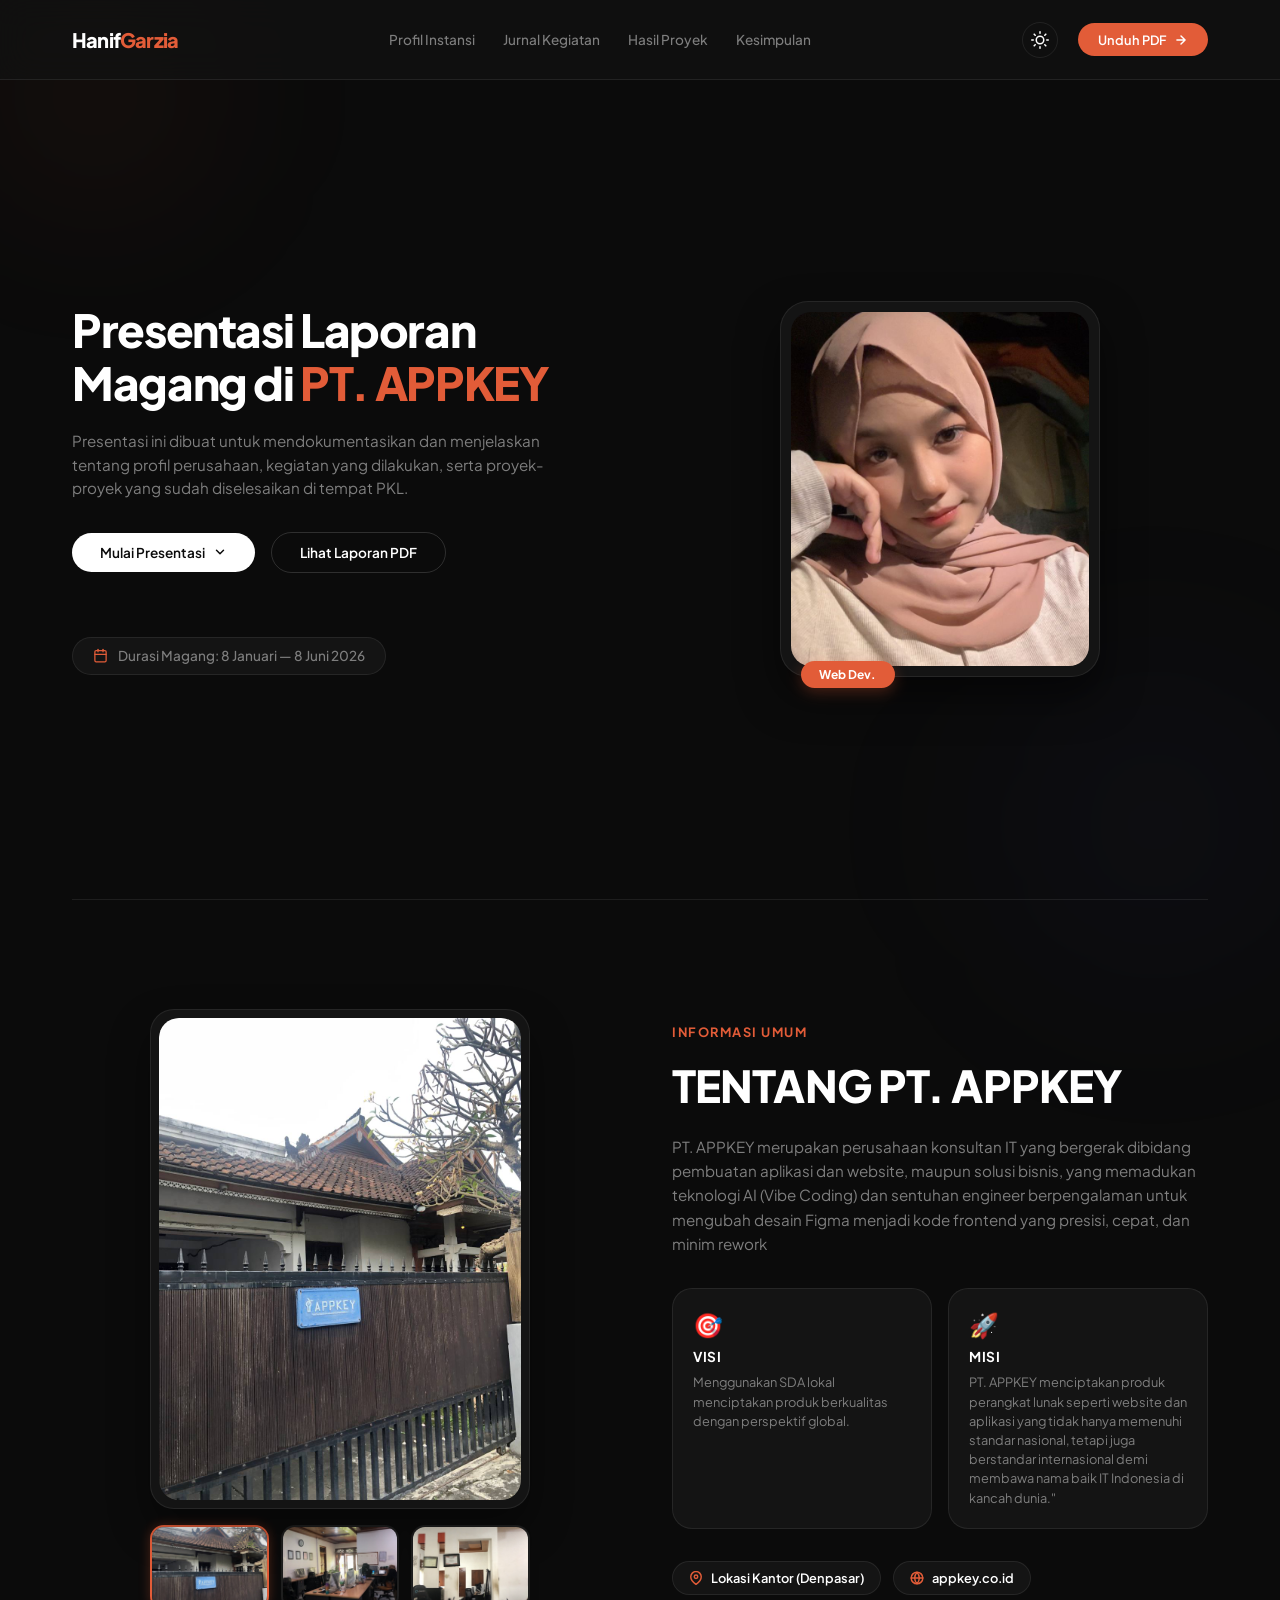
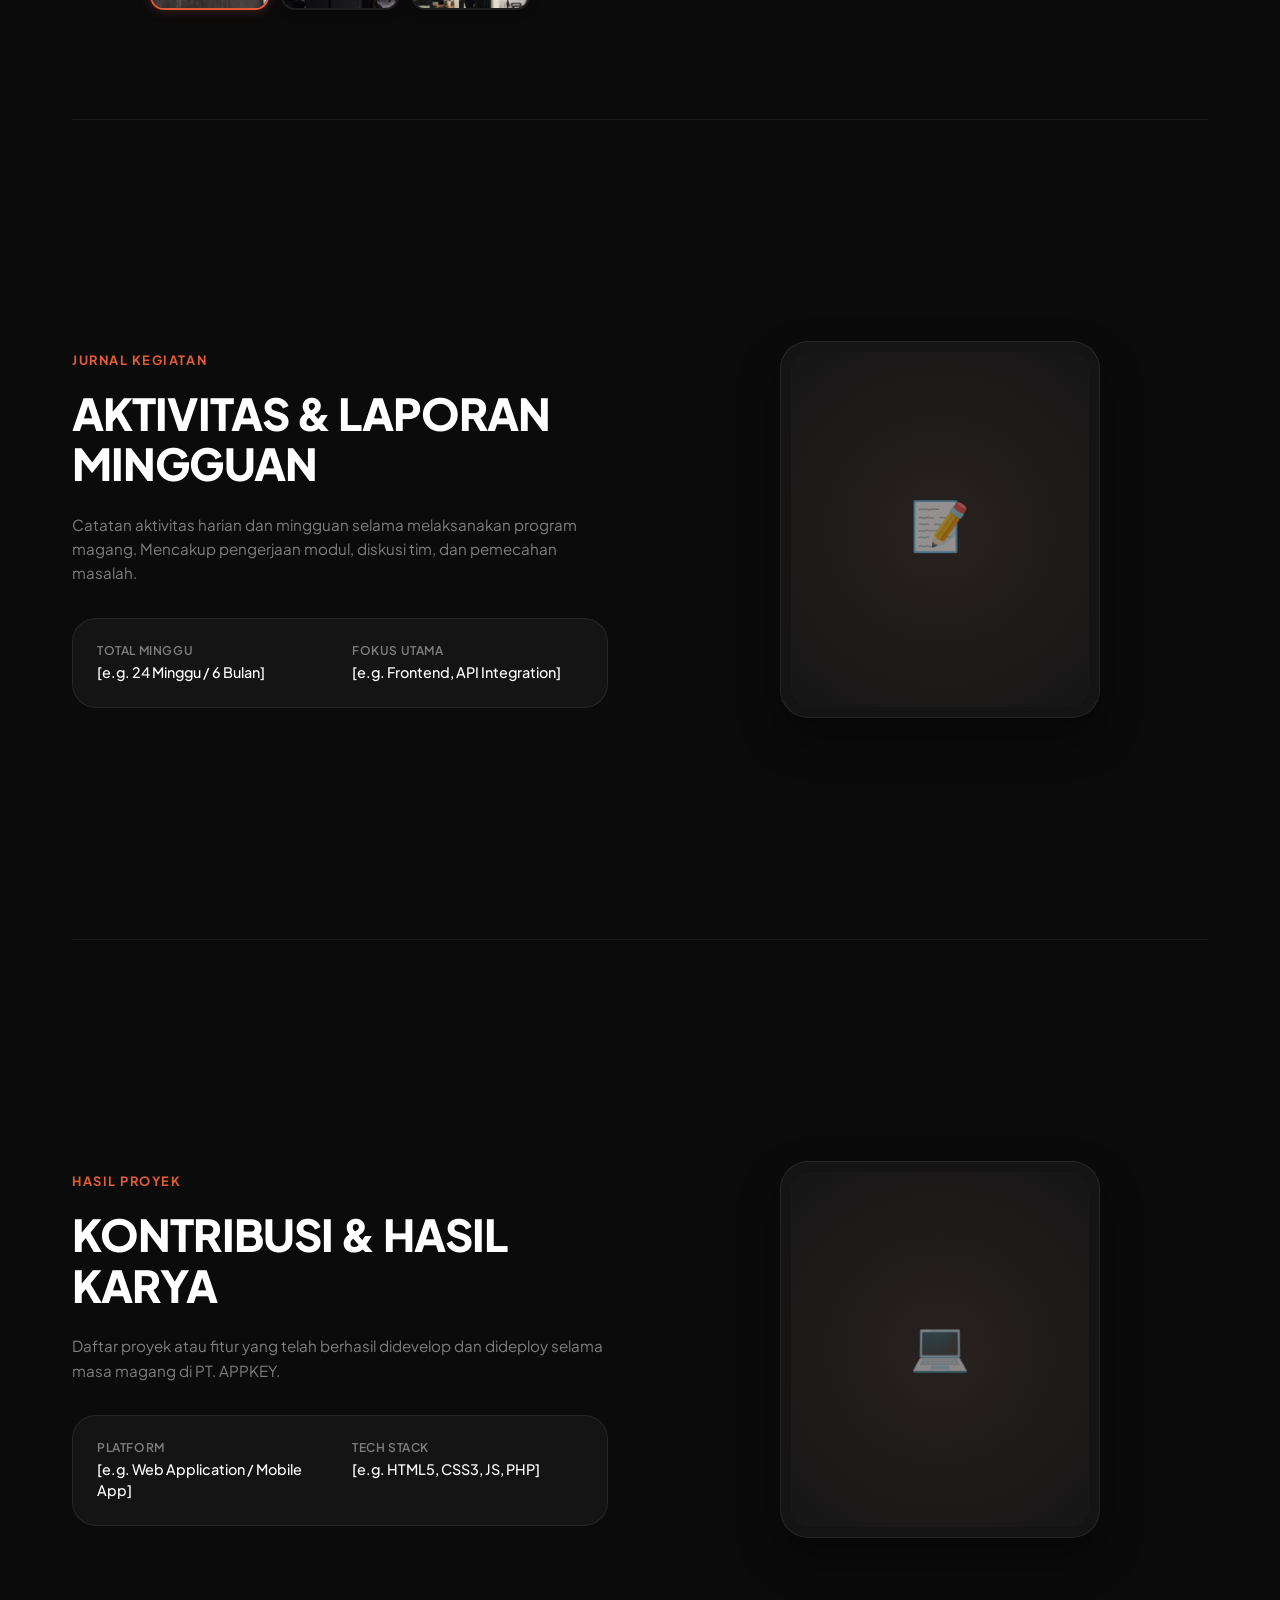
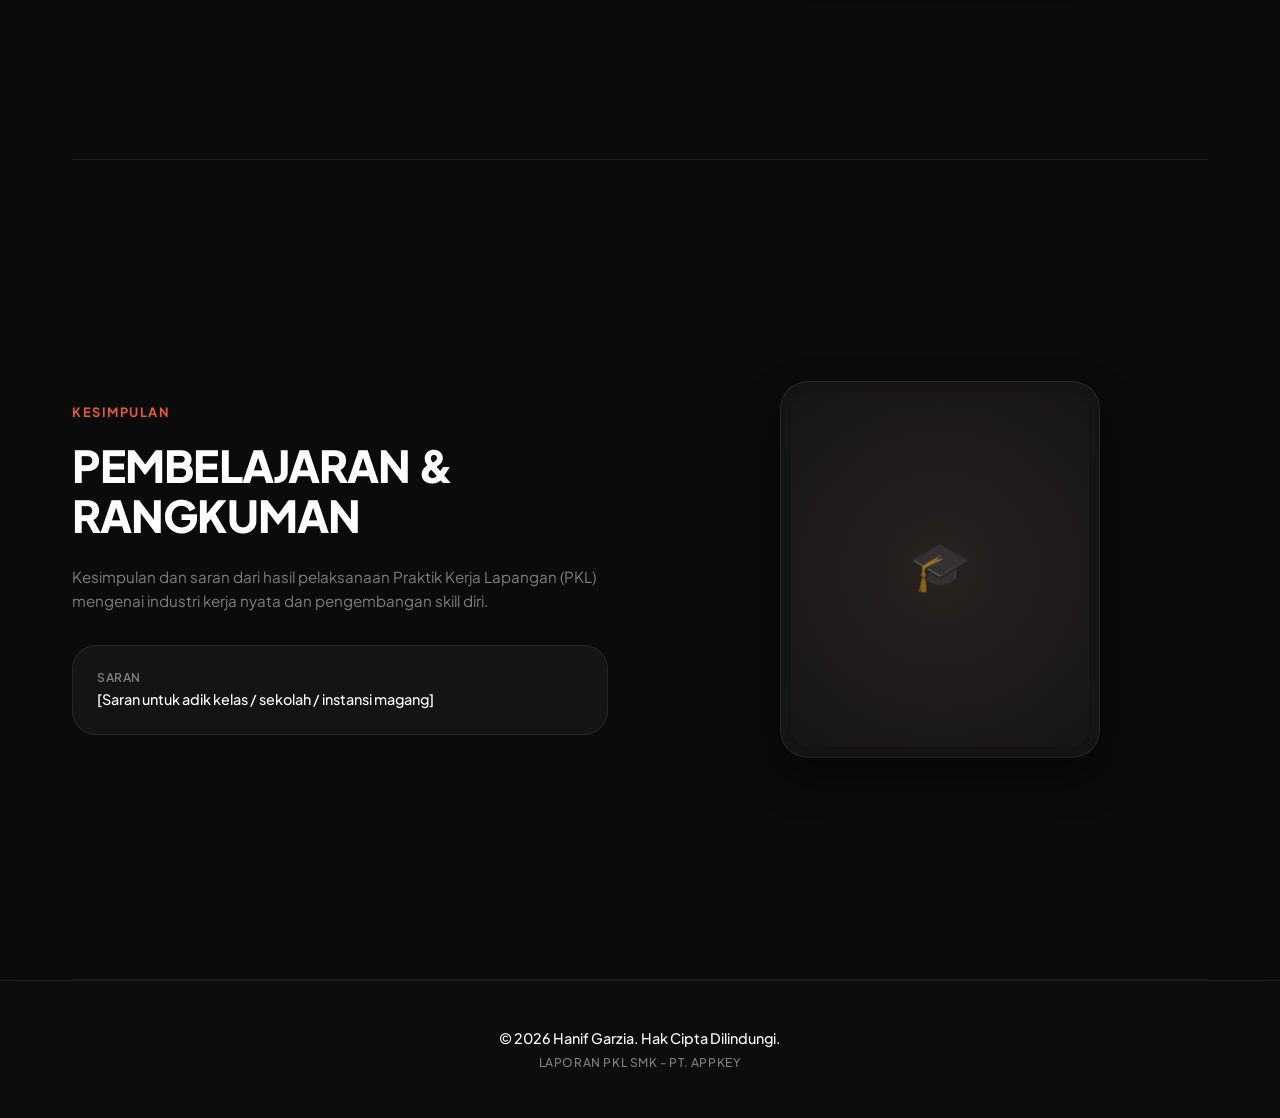
==== index.html @ 35ae53c3 "commit awal web pkl" ====
<!DOCTYPE html>
<html lang="id">

<head>
    <meta charset="UTF-8">
    <meta name="viewport" content="width=device-width, initial-scale=1.0">
    <title>Presentasi Laporan PKL</title>
    <!-- Custom Stylesheet -->
    <link rel="stylesheet" href="style.css">
</head>

<body>

    <!-- Background Glow Blobs -->
    <div class="ambient-glow"></div>
    <div class="ambient-glow-2"></div>

    <!-- ==================== NAVBAR / HEADER ==================== -->
    <header>
        <div class="header-inner">
            <a href="#beranda" class="logo-area">
                <span class="logo-white">Hanif</span><span class="logo-orange">Garzia</span>
            </a>
            <nav>
                <a href="#profil-instansi" class="nav-link">Profil Instansi</a>
                <a href="#jurnal-kegiatan" class="nav-link">Jurnal Kegiatan</a>
                <a href="#hasil-proyek" class="nav-link">Hasil Proyek</a>
                <a href="#kesimpulan" class="nav-link">Kesimpulan</a>
            </nav>
            <div class="header-right">
                <button class="theme-toggle" aria-label="Toggle Theme">
                    <!-- Sun Icon (shown in dark mode by default) -->
                    <svg class="sun-icon" style="display: block;" width="18" height="18" viewBox="0 0 24 24" fill="none"
                        stroke="currentColor" stroke-width="2" stroke-linecap="round" stroke-linejoin="round">
                        <circle cx="12" cy="12" r="5"></circle>
                        <line x1="12" y1="1" x2="12" y2="3"></line>
                        <line x1="12" y1="21" x2="12" y2="23"></line>
                        <line x1="4.22" y1="4.22" x2="5.64" y2="5.64"></line>
                        <line x1="18.36" y1="18.36" x2="19.78" y2="19.78"></line>
                        <line x1="1" y1="12" x2="3" y2="12"></line>
                        <line x1="21" y1="12" x2="23" y2="12"></line>
                        <line x1="4.22" y1="19.78" x2="5.64" y2="18.36"></line>
                        <line x1="18.36" y1="5.64" x2="19.78" y2="4.22"></line>
                    </svg>
                    <!-- Moon Icon (hidden by default) -->
                    <svg class="moon-icon" style="display: none;" width="18" height="18" viewBox="0 0 24 24" fill="none"
                        stroke="currentColor" stroke-width="2" stroke-linecap="round" stroke-linejoin="round">
                        <path d="M21 12.79A9 9 0 1 1 11.21 3 7 7 0 0 0 21 12.79z"></path>
                    </svg>
                </button>
                <a href="#" class="btn-download">
                    Unduh PDF
                    <svg width="14" height="14" viewBox="0 0 24 24" fill="none" stroke="currentColor" stroke-width="2.5"
                        stroke-linecap="round" stroke-linejoin="round">
                        <path d="M5 12h14M12 5l7 7-7 7" />
                    </svg>
                </a>
            </div>
        </div>
    </header>

    <div class="container">

        <!-- ==================== HERO SECTION ==================== -->
        <main id="beranda" class="hero">
            <!-- Left Info Panel -->
            <div class="hero-content">
                <h1>Presentasi Laporan<br>Magang di <span>PT. APPKEY</span></h1>
                <p class="subtitle">
                    Presentasi ini dibuat untuk mendokumentasikan dan menjelaskan tentang profil perusahaan, kegiatan
                    yang dilakukan, serta proyek-proyek yang sudah diselesaikan di tempat PKL.
                </p>

                <!-- Action Button Group -->
                <div class="btn-group">
                    <a href="#profil-instansi" class="btn btn-primary">
                        Mulai Presentasi
                        <svg width="14" height="14" viewBox="0 0 24 24" fill="none" stroke="currentColor"
                            stroke-width="2.5" stroke-linecap="round" stroke-linejoin="round">
                            <path d="M6 9l6 6 6-6" />
                        </svg>
                    </a>
                    <a href="#" class="btn btn-secondary">
                        Lihat Laporan PDF
                    </a>
                </div>

                <!-- Duration Badge -->
                <div class="duration-badge">
                    <!-- Calendar Icon SVG -->
                    <svg width="15" height="15" viewBox="0 0 24 24" fill="none" stroke="currentColor" stroke-width="2"
                        stroke-linecap="round" stroke-linejoin="round">
                        <rect x="3" y="4" width="18" height="18" rx="2" ry="2"></rect>
                        <line x1="16" y1="2" x2="16" y2="6"></line>
                        <line x1="8" y1="2" x2="8" y2="6"></line>
                        <line x1="3" y1="10" x2="21" y2="10"></line>
                    </svg>
                    <span>Durasi Magang: 8 Januari — 8 Juni 2026</span>
                </div>
            </div>

            <!-- Right Profile Image Panel -->
            <div class="profile-area">
                <div class="profile-card">
                    <div class="profile-img-container">
                        <!-- Silakan masukkan url/path gambar Anda di src="path_ke_gambar.jpg" nanti -->
                        <img src="img/profil.jpg" alt="Cover Laporan Magang" class="profile-img">
                    </div>
                    <div class="floating-tag">Web Dev.</div>
                </div>
            </div>
        </main>
        <!-- ==================== PROFIL INSTANSI SECTION ==================== -->
        <section id="profil-instansi" class="page-section">
            <div class="section-container">
                <!-- Left Column: Gallery -->
                <div class="instansi-gallery">
                    <div class="main-media-card">
                        <div class="media-img-container">
                            <img src="img/company.jpg" alt="PT. APPKEY Office" class="main-media-img">
                        </div>
                    </div>
                    <!-- Thumbnail images row -->
                    <div class="thumb-row">
                        <div class="thumb-card active">
                            <img src="img/company.jpg" alt="PT. APPKEY Office Front" class="thumb-img">
                        </div>
                        <div class="thumb-card">
                            <img src="img/company2.jpg" alt="PT. APPKEY Workspace" class="thumb-img">
                        </div>
                        <div class="thumb-card">
                            <img src="img/company3.jpg" alt="PT. APPKEY Team Meeting" class="thumb-img">
                        </div>
                    </div>
                </div>

                <!-- Right Column: Company Info -->
                <div class="section-content">
                    <div class="section-tag">Informasi Umum</div>
                    <h2>Tentang PT. APPKEY</h2>
                    <p class="section-desc">
                        PT. APPKEY merupakan perusahaan konsultan IT yang bergerak dibidang pembuatan aplikasi dan website, maupun solusi bisnis, yang
                        memadukan teknologi AI (Vibe Coding) dan sentuhan engineer berpengalaman untuk mengubah desain Figma menjadi kode frontend yang presisi, cepat, dan minim rework
                    </p>

                    <!-- Visi Misi Grid -->
                    <div class="visi-misi-grid">
                        <div class="visi-misi-card">
                            <span class="card-icon">🎯</span>
                            <h4>VISI</h4>
                            <p>Menggunakan SDA lokal menciptakan produk berkualitas dengan perspektif global.</p>
                        </div>
                        <div class="visi-misi-card">
                            <span class="card-icon">🚀</span>
                            <h4>MISI</h4>
                            <p>PT. APPKEY menciptakan produk perangkat lunak seperti website dan aplikasi yang tidak hanya memenuhi standar nasional, tetapi juga berstandar internasional demi membawa nama baik IT Indonesia di kancah dunia."</p>
                        </div>
                    </div>

                    <!-- Badge Link Group -->
                    <div class="badge-group">
                        <a href="https://maps.app.goo.gl/XkeLHWAvAgzjPUSJ7" target="_blank" rel="noopener noreferrer"
                            class="badge-link">
                            <svg width="14" height="14" viewBox="0 0 24 24" fill="none" stroke="currentColor"
                                stroke-width="2.5" stroke-linecap="round" stroke-linejoin="round">
                                <path d="M21 10c0 7-9 13-9 13s-9-6-9-13a9 9 0 0 1 18 0z"></path>
                                <circle cx="12" cy="10" r="3"></circle>
                            </svg>
                            <span>Lokasi Kantor (Denpasar)</span>
                        </a>
                        <a href="https://appkey.co.id" target="_blank" rel="noopener noreferrer" class="badge-link">
                            <svg width="14" height="14" viewBox="0 0 24 24" fill="none" stroke="currentColor"
                                stroke-width="2.5" stroke-linecap="round" stroke-linejoin="round">
                                <circle cx="12" cy="12" r="10"></circle>
                                <line x1="2" y1="12" x2="22" y2="12"></line>
                                <path
                                    d="M12 2a15.3 15.3 0 0 1 4 10 15.3 15.3 0 0 1-4 10 15.3 15.3 0 0 1-4-10 15.3 15.3 0 0 1 4-10z">
                                </path>
                            </svg>
                            <span>appkey.co.id</span>
                        </a>
                    </div>
                </div>
            </div>
        </section>

        <!-- ==================== JURNAL KEGIATAN SECTION ==================== -->
        <section id="jurnal-kegiatan" class="page-section">
            <div class="section-container">
                <!-- Left Column: Jurnal Info -->
                <div class="section-content">
                    <div class="section-tag">Jurnal Kegiatan</div>
                    <h2>Aktivitas & <span>Laporan Mingguan</span></h2>
                    <p class="section-desc">
                        Catatan aktivitas harian dan mingguan selama melaksanakan program magang. Mencakup pengerjaan
                        modul, diskusi tim, dan pemecahan masalah.
                    </p>

                    <!-- Info Grid Card -->
                    <div class="info-grid">
                        <div class="info-item">
                            <span class="info-label">Total Minggu</span>
                            <span class="info-value">[e.g. 24 Minggu / 6 Bulan]</span>
                        </div>
                        <div class="info-item">
                            <span class="info-label">Fokus Utama</span>
                            <span class="info-value">[e.g. Frontend, API Integration]</span>
                        </div>
                    </div>
                </div>

                <!-- Right Column: Visual Placeholder -->
                <div class="section-media">
                    <div class="media-card">
                        <div class="media-img-container">
                            <img src="" alt="Jurnal Kegiatan" class="media-img">

                            <!-- Placeholder visual saat gambar kosong -->
                            <div class="media-placeholder-visual">
                                <div class="placeholder-icon">📝</div>
                            </div>
                        </div>
                    </div>
                </div>
            </div>
        </section>

        <!-- ==================== HASIL PROYEK SECTION ==================== -->
        <section id="hasil-proyek" class="page-section">
            <div class="section-container">
                <!-- Left Column: Proyek Info -->
                <div class="section-content">
                    <div class="section-tag">Hasil Proyek</div>
                    <h2>Kontribusi & <span>Hasil Karya</span></h2>
                    <p class="section-desc">
                        Daftar proyek atau fitur yang telah berhasil didevelop dan dideploy selama masa magang di PT.
                        APPKEY.
                    </p>

                    <!-- Info Grid Card -->
                    <div class="info-grid">
                        <div class="info-item">
                            <span class="info-label">Platform</span>
                            <span class="info-value">[e.g. Web Application / Mobile App]</span>
                        </div>
                        <div class="info-item">
                            <span class="info-label">Tech Stack</span>
                            <span class="info-value">[e.g. HTML5, CSS3, JS, PHP]</span>
                        </div>
                    </div>
                </div>

                <!-- Right Column: Visual Placeholder -->
                <div class="section-media">
                    <div class="media-card">
                        <div class="media-img-container">
                            <img src="" alt="Hasil Proyek" class="media-img">

                            <!-- Placeholder visual saat gambar kosong -->
                            <div class="media-placeholder-visual">
                                <div class="placeholder-icon">💻</div>
                            </div>
                        </div>
                    </div>
                </div>
            </div>
        </section>

        <!-- ==================== KESIMPULAN SECTION ==================== -->
        <section id="kesimpulan" class="page-section">
            <div class="section-container">
                <!-- Left Column: Kesimpulan Info -->
                <div class="section-content">
                    <div class="section-tag">Kesimpulan</div>
                    <h2>Pembelajaran & <span>Rangkuman</span></h2>
                    <p class="section-desc">
                        Kesimpulan dan saran dari hasil pelaksanaan Praktik Kerja Lapangan (PKL) mengenai industri kerja
                        nyata dan pengembangan skill diri.
                    </p>

                    <!-- Info Grid Card -->
                    <div class="info-grid">
                        <div class="info-item" style="grid-column: span 2;">
                            <span class="info-label">Saran</span>
                            <span class="info-value">[Saran untuk adik kelas / sekolah / instansi magang]</span>
                        </div>
                    </div>
                </div>

                <!-- Right Column: Visual Placeholder -->
                <div class="section-media">
                    <div class="media-card">
                        <div class="media-img-container">
                            <img src="" alt="Kesimpulan" class="media-img">

                            <!-- Placeholder visual saat gambar kosong -->
                            <div class="media-placeholder-visual">
                                <div class="placeholder-icon">🎓</div>
                            </div>
                        </div>
                    </div>
                </div>
            </div>
        </section>

    </div>

    <!-- ==================== FOOTER SECTION ==================== -->
    <footer>
        <div class="footer-content">
            <p>&copy; 2026 Hanif Garzia. Hak Cipta Dilindungi.</p>
            <p class="footer-sub">Laporan PKL SMK - PT. APPKEY</p>
        </div>
    </footer>

    <!-- Theme Toggle & Active Scroll Linking Script -->
    <script>
        const themeToggle = document.querySelector('.theme-toggle');
        const sunIcon = document.querySelector('.sun-icon');
        const moonIcon = document.querySelector('.moon-icon');

        // Function to update icon visibility
        function updateIcons() {
            if (document.body.classList.contains('light-mode')) {
                sunIcon.style.display = 'none';
                moonIcon.style.display = 'block';
            } else {
                sunIcon.style.display = 'block';
                moonIcon.style.display = 'none';
            }
        }

        // Load theme from localStorage
        const savedTheme = localStorage.getItem('theme');
        if (savedTheme === 'light') {
            document.body.classList.add('light-mode');
        }

        // Initialize icons on load
        updateIcons();

        // Toggle theme on button click
        themeToggle.addEventListener('click', () => {
            document.body.classList.toggle('light-mode');
            updateIcons();

            // Save choice in localStorage
            if (document.body.classList.contains('light-mode')) {
                localStorage.setItem('theme', 'light');
            } else {
                localStorage.setItem('theme', 'dark');
            }
        });

        // Intersection Observer or Scroll highlight logic for navigation active dot
        const sections = document.querySelectorAll('main, section');
        const navLinks = document.querySelectorAll('nav .nav-link');

        window.addEventListener('scroll', () => {
            let current = '';
            sections.forEach(section => {
                const sectionTop = section.offsetTop;
                const sectionHeight = section.clientHeight;
                // Set current active section when page reaches near the top of that section
                if (pageYOffset >= (sectionTop - 150)) {
                    current = section.getAttribute('id') || '';
                }
            });

            navLinks.forEach(link => {
                link.classList.remove('active');
                if (link.getAttribute('href') === `#${current}`) {
                    link.classList.add('active');
                }
            });
        });

        // Interactive Gallery & Slideshow for Profil Instansi
        const mainMediaImg = document.querySelector('#profil-instansi .main-media-img');
        const thumbCards = document.querySelectorAll('#profil-instansi .thumb-card');
        let currentIndex = 0;
        let autoplayTimer = null;

        function showImage(index) {
            const card = thumbCards[index];
            const img = card.querySelector('.thumb-img');

            // Add fade-out transition effect
            mainMediaImg.style.opacity = 0;

            setTimeout(() => {
                mainMediaImg.src = img.src;
                mainMediaImg.alt = img.alt;
                // Fade back in
                mainMediaImg.style.opacity = 1;
            }, 200);

            // Update active state
            thumbCards.forEach(c => c.classList.remove('active'));
            card.classList.add('active');

            currentIndex = index;
        }

        function startAutoplay() {
            autoplayTimer = setInterval(() => {
                let nextIndex = (currentIndex + 1) % thumbCards.length;
                showImage(nextIndex);
            }, 2000);
        }

        function resetAutoplay() {
            clearInterval(autoplayTimer);
            startAutoplay();
        }

        // Add manual click event to thumbnails
        thumbCards.forEach((card, index) => {
            card.addEventListener('click', () => {
                showImage(index);
                resetAutoplay();
            });
        });

        // Initialize slideshow
        startAutoplay();
    </script>
</body>

</html>
---- style.css ----
/* ==================== 1. GENERAL STYLES & VARIABLES ==================== */
/* Google Fonts */
@import url('https://fonts.googleapis.com/css2?family=Plus+Jakarta+Sans:wght@400;500;600;700;800&display=swap');

html {
    scroll-behavior: smooth;
    scroll-padding-top: 80px; /* Offset sticky header height */
    overflow-x: hidden;
    width: 100%;
}

:root {
    --bg-color: #0b0b0b;
    --logo-white: #ffffff;
    --accent-orange: #e25c38;
    --accent-orange-hover: #f16d49;
    --text-white: #ffffff;
    --text-muted: #7e7e7e;
    --card-bg: #141414;
    --card-border: rgba(255, 255, 255, 0.08);
    --header-bg: rgba(18, 18, 18, 0.75);
    --btn-primary-bg: #ffffff;
    --btn-primary-text: #0b0b0b;
    --btn-primary-hover: #f0f0f0;
    --btn-secondary-border: rgba(255, 255, 255, 0.15);
    --btn-secondary-text: #ffffff;
    --btn-secondary-hover: rgba(255, 255, 255, 0.03);
    --btn-secondary-hover-border: rgba(255, 255, 255, 0.3);
    --placeholder-bg: radial-gradient(circle at center, rgba(226, 92, 56, 0.05) 0%, rgba(20, 20, 20, 0.8) 100%);
    --font-family: 'Plus Jakarta Sans', sans-serif;
    --transition: all 0.3s cubic-bezier(0.4, 0, 0.2, 1);
}

body.light-mode {
    --bg-color: #f7f7f9;
    --logo-white: #0f172a;
    --text-white: #0f172a;
    --text-muted: #5e6b7e;
    --card-bg: #ffffff;
    --card-border: rgba(15, 23, 42, 0.08);
    --header-bg: rgba(255, 255, 255, 0.8);
    --btn-primary-bg: #0f172a;
    --btn-primary-text: #ffffff;
    --btn-primary-hover: #1e293b;
    --btn-secondary-border: rgba(15, 23, 42, 0.15);
    --btn-secondary-text: #0f172a;
    --btn-secondary-hover: rgba(15, 23, 42, 0.03);
    --btn-secondary-hover-border: rgba(15, 23, 42, 0.3);
    --placeholder-bg: radial-gradient(circle at center, rgba(226, 92, 56, 0.05) 0%, rgba(255, 255, 255, 0.95) 100%);
}

* {
    box-sizing: border-box;
    margin: 0;
    padding: 0;
}

body {
    background-color: var(--bg-color);
    color: var(--text-white);
    font-family: var(--font-family);
    min-height: 100vh;
    display: flex;
    flex-direction: column;
    overflow-x: hidden;
    width: 100%;
    transition: background-color 0.3s ease, color 0.3s ease;
}

.container {
    max-width: 1200px;
    margin: 0 auto;
    width: 100%;
    padding: 0 2rem;
    display: flex;
    flex-direction: column;
    min-height: auto;
}

/* ==================== 2. HEADER & NAVIGATION ==================== */
header {
    position: sticky;
    top: 0;
    left: 0;
    width: 100%;
    height: 80px; /* Fixed height for exact scroll snap offset */
    z-index: 100;
    background-color: var(--header-bg);
    backdrop-filter: blur(16px);
    -webkit-backdrop-filter: blur(16px);
    border-bottom: 1px solid var(--card-border);
    transition: background-color 0.3s ease, border-color 0.3s ease;
    display: flex;
    align-items: center;
}

.header-inner {
    max-width: 1200px;
    margin: 0 auto;
    padding: 0 2rem; /* Remove top/bottom padding to center vertically inside 80px header */
    display: flex;
    justify-content: space-between;
    align-items: center;
    width: 100%;
    height: 100%;
}

.logo-area {
    font-size: 1.25rem;
    font-weight: 800;
    letter-spacing: -0.04em;
    text-decoration: none;
    color: #fff;
}

.logo-white {
    color: var(--logo-white);
    transition: color 0.3s ease;
}

.logo-orange {
    color: var(--accent-orange);
}

nav {
    display: flex;
    gap: 1.75rem;
}

.nav-link {
    color: var(--text-muted);
    text-decoration: none;
    font-size: 0.85rem;
    font-weight: 500;
    transition: color 0.2s;
    position: relative;
    padding: 0.25rem 0;
}

.nav-link:hover {
    color: var(--text-white);
}

.nav-link.active {
    color: var(--text-white);
}

.nav-link::after {
    content: '';
    position: absolute;
    bottom: -4px;
    left: 50%;
    transform: translateX(-50%) scale(0);
    width: 4px;
    height: 4px;
    border-radius: 50%;
    background-color: var(--accent-orange);
    box-shadow: 0 0 8px var(--accent-orange);
    transition: transform 0.3s cubic-bezier(0.34, 1.56, 0.64, 1);
}

.nav-link:hover::after,
.nav-link.active::after {
    transform: translateX(-50%) scale(1);
}

.header-right {
    display: flex;
    align-items: center;
    gap: 1.25rem;
}

.theme-toggle {
    background: transparent;
    border: 1px solid var(--card-border);
    width: 36px;
    height: 36px;
    border-radius: 50%;
    display: flex;
    align-items: center;
    justify-content: center;
    color: var(--text-white);
    cursor: pointer;
    transition: var(--transition);
}

.theme-toggle:hover {
    border-color: var(--text-white);
    background-color: var(--btn-secondary-hover);
}

.btn-download {
    background-color: var(--accent-orange);
    color: #ffffff;
    border: none;
    border-radius: 100px;
    padding: 0.55rem 1.25rem;
    font-weight: 600;
    font-size: 0.8rem;
    cursor: pointer;
    text-decoration: none;
    display: inline-flex;
    align-items: center;
    gap: 0.5rem;
    transition: background-color 0.2s, transform 0.2s;
}

.btn-download:hover {
    background-color: var(--accent-orange-hover);
    transform: translateY(-1px);
}

/* ==================== 3. HERO SECTION ==================== */
.hero {
    display: grid;
    grid-template-columns: 1fr 1fr; /* Symmetrical split */
    gap: 4rem;
    align-items: center;
    height: calc(100vh - 80px); /* Force exact height on desktop for vertical center */
    padding: 2rem 0;
    border-bottom: 1px solid var(--card-border);
}

@media (max-width: 968px) {
    .hero {
        grid-template-columns: 1fr;
        gap: 4rem;
        text-align: center;
        height: auto;
        padding: 4rem 0;
    }
}

.hero-content {
    display: flex;
    flex-direction: column;
    align-items: flex-start;
}

@media (max-width: 968px) {
    .hero-content {
        align-items: center;
    }
}

.tag-label {
    color: var(--accent-orange);
    font-size: 0.8rem;
    font-weight: 700;
    letter-spacing: 0.12em;
    margin-bottom: 1.5rem;
    text-transform: uppercase;
}

h1 {
    font-size: 2.85rem;
    font-weight: 800;
    line-height: 1.15;
    letter-spacing: -0.03em;
    color: var(--text-white);
    margin-bottom: 1.25rem;
}

@media (max-width: 640px) {
    h1 {
        font-size: 3rem;
    }
}

h1 span {
    color: var(--accent-orange);
}

.subtitle {
    font-size: 0.95rem;
    line-height: 1.55;
    color: var(--text-muted);
    margin-bottom: 2rem;
    max-width: 520px;
    text-align: left;
}

@media (max-width: 968px) {
    .subtitle {
        text-align: center;
        margin-left: auto;
        margin-right: auto;
    }
}

.subtitle strong {
    color: var(--text-white);
    font-weight: 600;
}

.btn-group {
    display: flex;
    gap: 1rem;
    align-items: center;
    margin-bottom: 3rem;
}

.btn {
    font-size: 0.85rem;
    font-weight: 600;
    padding: 0.7rem 1.75rem;
    border-radius: 100px;
    text-decoration: none;
    display: inline-flex;
    align-items: center;
    gap: 0.5rem;
    transition: background-color 0.3s ease, border-color 0.3s ease, color 0.3s ease, transform 0.3s cubic-bezier(0.34, 1.56, 0.64, 1), box-shadow 0.3s ease;
    cursor: pointer;
}

.btn-primary {
    background-color: var(--btn-primary-bg);
    color: var(--btn-primary-text);
    border: none;
}

.btn-primary:hover {
    background-color: var(--btn-primary-hover);
    transform: translateY(-3px) scale(1.02);
    box-shadow: 0 10px 20px rgba(226, 92, 56, 0.2);
}

.btn-primary svg {
    transition: transform 0.3s cubic-bezier(0.34, 1.56, 0.64, 1);
}

.btn-primary:hover svg {
    transform: translateY(3px);
}

.btn-secondary {
    background-color: transparent;
    color: var(--btn-secondary-text);
    border: 1px solid var(--btn-secondary-border);
}

.btn-secondary:hover {
    background-color: var(--btn-secondary-hover);
    border-color: var(--btn-secondary-hover-border);
    transform: translateY(-3px) scale(1.02);
}

/* Duration Badge */
.duration-badge {
    display: inline-flex;
    align-items: center;
    gap: 0.6rem;
    background-color: var(--card-bg);
    border: 1px solid var(--card-border);
    padding: 0.65rem 1.25rem;
    border-radius: 100px;
    color: var(--text-muted);
    font-size: 0.85rem;
    font-weight: 500;
    transition: background-color 0.3s ease, border-color 0.3s ease;
    margin-top: 1rem;
}

.duration-badge svg {
    color: var(--accent-orange);
    flex-shrink: 0;
}

.duration-badge span {
    line-height: 1;
}

/* Right Column: Cover Photo Card */
.profile-area {
    display: flex;
    justify-content: center;
    width: 100%;
}

.profile-card {
    position: relative;
    width: 100%;
    max-width: 320px;
    aspect-ratio: 0.85;
    background: var(--card-bg);
    border: 1px solid var(--card-border);
    border-radius: 28px;
    padding: 10px;
    box-shadow: 0 20px 40px rgba(0, 0, 0, 0.5);
    transition: background-color 0.3s ease, border-color 0.3s ease, box-shadow 0.3s ease, transform 0.3s ease;
}

.profile-card:hover {
    transform: translateY(-5px);
    border-color: rgba(226, 92, 56, 0.3);
    box-shadow: 0 35px 60px rgba(226, 92, 56, 0.1);
}

.profile-img-container {
    width: 100%;
    height: 100%;
    border-radius: 20px;
    overflow: hidden;
    background-color: #1e1e1e;
    display: flex;
    align-items: center;
    justify-content: center;
}

.profile-img {
    width: 100%;
    height: 100%;
    object-fit: cover;
    display: block;
}

/* Handle empty img gracefully */
.profile-img:not([src]), 
.profile-img[src=""], 
.profile-img[src="#"] {
    display: none;
}

/* Styled placeholder visual when no image src is provided */
.profile-placeholder-visual {
    display: flex;
    flex-direction: column;
    align-items: center;
    justify-content: center;
    text-align: center;
    padding: 2rem;
    color: var(--text-muted);
    width: 100%;
    height: 100%;
    background: var(--placeholder-bg);
}

.profile-img:is([src]):not([src=""]):not([src="#"]) + .profile-placeholder-visual {
    display: none;
}

.placeholder-icon {
    font-size: 3rem;
    margin-bottom: 0.75rem;
    opacity: 0.5;
}

.placeholder-text {
    font-weight: 600;
    font-size: 1rem;
    color: var(--text-white);
    margin-bottom: 0.25rem;
}

.placeholder-subtext {
    font-size: 0.75rem;
    max-width: 200px;
    line-height: 1.4;
}

.floating-tag {
    position: absolute;
    bottom: -12px;
    left: 20px;
    background-color: var(--accent-orange);
    color: #ffffff;
    font-size: 0.75rem;
    font-weight: 700;
    padding: 0.4rem 1.15rem;
    border-radius: 100px;
    box-shadow: 0 4px 15px rgba(226, 92, 56, 0.3);
}

/* ==================== 4. PAGE SECTIONS (PROFIL, JURNAL, PROYEK, KESIMPULAN) ==================== */
.page-section {
    height: calc(100vh - 80px); /* Force exact height on desktop for vertical center */
    display: flex;
    align-items: center;
    padding: 3rem 0;
    border-bottom: 1px solid var(--card-border);
    position: relative;
    box-sizing: border-box;
}

.section-container {
    display: grid;
    grid-template-columns: 1fr 1fr; /* Symmetrical split */
    gap: 4rem;
    align-items: center;
    width: 100%;
}

@media (max-width: 968px) {
    .page-section {
        height: auto;
        padding: 4rem 0;
    }

    .section-container {
        grid-template-columns: 1fr;
        gap: 3rem;
        text-align: center;
    }
}

/* Custom Grid Swap for Profil Instansi (Gallery on Left, Info on Right) */
#profil-instansi .section-container {
    grid-template-columns: 1fr 1fr; /* Symmetrical split */
}

@media (max-width: 968px) {
    #profil-instansi .section-container {
        grid-template-columns: 1fr;
    }
}

/* Gallery Layout for Profil Instansi */
.instansi-gallery {
    width: 100%;
    max-width: 380px;
    margin: 0 auto;
    display: flex;
    flex-direction: column;
}

.main-media-card {
    position: relative;
    width: 100%;
    aspect-ratio: 1.35;
    background: var(--card-bg);
    border: 1px solid var(--card-border);
    border-radius: 24px;
    padding: 8px;
    box-shadow: 0 20px 40px rgba(0, 0, 0, 0.4);
    transition: var(--transition);
}

.main-media-card:hover {
    transform: translateY(-3px);
    border-color: rgba(226, 92, 56, 0.2);
    box-shadow: 0 30px 50px rgba(226, 92, 56, 0.08);
}

.main-media-img {
    width: 100%;
    height: 100%;
    object-fit: cover;
    border-radius: 18px;
    display: block;
    transition: opacity 0.2s ease-in-out;
}

/* Thumbnail Row */
.thumb-row {
    display: flex;
    gap: 0.75rem;
    margin-top: 1rem;
    width: 100%;
}

.thumb-card {
    flex: 1;
    aspect-ratio: 1.4;
    border-radius: 14px;
    overflow: hidden;
    background-color: #1e1e1e;
    border: 2px solid transparent;
    cursor: pointer;
    box-shadow: 0 4px 10px rgba(0, 0, 0, 0.2);
    transition: var(--transition);
}

body.light-mode .thumb-card {
    background-color: #e5e7eb;
}

.thumb-card:hover {
    transform: translateY(-2px);
}

.thumb-card.active {
    border-color: var(--accent-orange);
    box-shadow: 0 0 12px rgba(226, 92, 56, 0.3);
}

.thumb-img {
    width: 100%;
    height: 100%;
    object-fit: cover;
    display: block;
    transition: var(--transition);
}

.thumb-card:hover .thumb-img {
    transform: scale(1.06);
}

/* Visi Misi Card Grid */
.visi-misi-grid {
    display: grid;
    grid-template-columns: 1fr 1fr;
    gap: 1rem;
    margin-bottom: 2rem;
    width: 100%;
}

@media (max-width: 640px) {
    .visi-misi-grid {
        grid-template-columns: 1fr;
    }
}

.visi-misi-card {
    background-color: var(--card-bg);
    border: 1px solid var(--card-border);
    border-radius: 20px;
    padding: 1.25rem;
    transition: var(--transition);
    display: flex;
    flex-direction: column;
    align-items: flex-start;
    text-align: left;
}

.visi-misi-card:hover {
    transform: translateY(-4px);
    border-color: rgba(226, 92, 56, 0.2);
    box-shadow: 0 15px 30px rgba(226, 92, 56, 0.05);
}

.card-icon {
    font-size: 1.5rem;
    margin-bottom: 0.5rem;
}

.visi-misi-card h4 {
    font-size: 0.85rem;
    font-weight: 700;
    color: var(--text-white);
    letter-spacing: 0.05em;
    margin-bottom: 0.5rem;
}

.visi-misi-card p,
.visi-misi-card ul {
    font-size: 0.8rem;
    line-height: 1.5;
    color: var(--text-muted);
}

.visi-misi-card ul {
    padding-left: 1.1rem;
    margin: 0;
}

.visi-misi-card li {
    margin-bottom: 0.25rem;
}

/* Badge Links Group */
.badge-group {
    display: flex;
    gap: 0.75rem;
    flex-wrap: wrap;
    width: 100%;
}

.badge-link {
    display: inline-flex;
    align-items: center;
    gap: 0.5rem;
    background-color: var(--card-bg);
    border: 1px solid var(--card-border);
    padding: 0.5rem 1rem;
    border-radius: 100px;
    font-size: 0.8rem;
    font-weight: 600;
    color: var(--text-white);
    text-decoration: none;
    transition: var(--transition);
}

.badge-link svg {
    color: var(--accent-orange);
    transition: var(--transition);
}

.badge-link:hover {
    border-color: var(--accent-orange);
    background-color: rgba(226, 92, 56, 0.05);
    color: var(--accent-orange-hover);
    transform: translateY(-2px);
}

.badge-link:hover svg {
    color: var(--accent-orange-hover);
    transform: scale(1.1);
}

.section-content {
    display: flex;
    flex-direction: column;
    align-items: flex-start;
}

@media (max-width: 968px) {
    .section-content {
        align-items: center;
    }
}

.section-tag {
    color: var(--accent-orange);
    font-size: 0.8rem;
    font-weight: 700;
    letter-spacing: 0.12em;
    margin-bottom: 1.25rem;
    text-transform: uppercase;
}

.section-content h2 {
    font-size: 2.75rem;
    font-weight: 800;
    line-height: 1.15;
    letter-spacing: -0.02em;
    color: var(--text-white);
    margin-bottom: 1.5rem;
    text-transform: uppercase;
}

@media (max-width: 640px) {
    .section-content h2 {
        font-size: 2.25rem;
    }
}

.section-desc {
    font-size: 0.95rem;
    line-height: 1.6;
    color: var(--text-muted);
    margin-bottom: 2rem;
    max-width: 540px;
    text-align: left;
}

@media (max-width: 968px) {
    .section-desc {
        text-align: center;
        margin-left: auto;
        margin-right: auto;
    }
}

/* Info Grid Styling */
.info-grid {
    display: grid;
    grid-template-columns: 1fr 1fr;
    gap: 1.5rem;
    background-color: var(--card-bg);
    border: 1px solid var(--card-border);
    border-radius: 24px;
    padding: 1.5rem;
    width: 100%;
    max-width: 540px;
    transition: background-color 0.3s ease, border-color 0.3s ease;
}

@media (max-width: 480px) {
    .info-grid {
        grid-template-columns: 1fr;
        gap: 1rem;
    }
}

.info-item {
    display: flex;
    flex-direction: column;
    gap: 0.25rem;
    text-align: left;
}

.info-label {
    font-size: 0.75rem;
    text-transform: uppercase;
    letter-spacing: 0.05em;
    color: var(--text-muted);
    font-weight: 600;
}

.info-value {
    font-size: 0.9rem;
    color: var(--text-white);
    font-weight: 500;
    line-height: 1.45;
}

/* Section Media / Photo Showcase */
.section-media {
    display: flex;
    justify-content: center;
    width: 100%;
}

.media-card {
    position: relative;
    width: 100%;
    max-width: 320px;
    aspect-ratio: 0.85;
    background: var(--card-bg);
    border: 1px solid var(--card-border);
    border-radius: 28px;
    padding: 10px;
    box-shadow: 0 20px 40px rgba(0, 0, 0, 0.4);
    transition: background-color 0.3s ease, border-color 0.3s ease, box-shadow 0.3s ease, transform 0.3s ease;
}

.media-card:hover {
    transform: translateY(-5px);
    border-color: rgba(226, 92, 56, 0.3);
    box-shadow: 0 30px 50px rgba(226, 92, 56, 0.1);
}

.media-img-container {
    width: 100%;
    height: 100%;
    border-radius: 20px;
    overflow: hidden;
    background-color: #1e1e1e;
    display: flex;
    align-items: center;
    justify-content: center;
}

body.light-mode .media-img-container {
    background-color: #e5e7eb;
}

.media-img {
    width: 100%;
    height: 100%;
    object-fit: cover;
    display: block;
}

.media-img:not([src]), 
.media-img[src=""], 
.media-img[src="#"] {
    display: none;
}

.media-placeholder-visual {
    display: flex;
    flex-direction: column;
    align-items: center;
    justify-content: center;
    text-align: center;
    padding: 2rem;
    color: var(--text-muted);
    width: 100%;
    height: 100%;
    background: var(--placeholder-bg);
}

.media-img:is([src]):not([src=""]):not([src="#"]) + .media-placeholder-visual {
    display: none;
}

/* ==================== 5. AMBIENT GLOWS & ANIMATIONS ==================== */
.ambient-glow {
    position: absolute;
    width: 350px;
    height: 350px;
    border-radius: 50%;
    background: radial-gradient(circle, rgba(226, 92, 56, 0.08) 0%, rgba(226, 92, 56, 0) 70%);
    top: -80px;
    left: -80px;
    filter: blur(80px);
    z-index: -2;
    animation: floatGlow 15s ease-in-out infinite alternate;
    pointer-events: none;
}

.ambient-glow-2 {
    position: absolute;
    width: 450px;
    height: 450px;
    border-radius: 50%;
    background: radial-gradient(circle, rgba(99, 102, 241, 0.06) 0%, rgba(99, 102, 241, 0) 70%);
    bottom: -150px;
    right: -100px;
    filter: blur(100px);
    z-index: -2;
    animation: floatGlow 18s ease-in-out infinite alternate-reverse;
    pointer-events: none;
}

body.light-mode .ambient-glow {
    background: radial-gradient(circle, rgba(226, 92, 56, 0.04) 0%, rgba(226, 92, 56, 0) 70%);
}

body.light-mode .ambient-glow-2 {
    background: radial-gradient(circle, rgba(99, 102, 241, 0.03) 0%, rgba(99, 102, 241, 0) 70%);
}

@keyframes floatGlow {
    0% { transform: translate(0, 0) scale(1); }
    100% { transform: translate(30px, 45px) scale(1.05); }
}

/* On-Load Reveal Animations */
@keyframes fadeInUp {
    from {
        opacity: 0;
        transform: translateY(20px);
    }
    to {
        opacity: 1;
        transform: translateY(0);
    }
}

@keyframes fadeInScale {
    from {
        opacity: 0;
        transform: scale(0.96) translateY(10px);
    }
    to {
        opacity: 1;
        transform: scale(1) translateY(0);
    }
}

/* Apply Reveal Animation with Staggered Delays */

.hero-content h1 {
    opacity: 0;
    animation: fadeInUp 0.8s cubic-bezier(0.16, 1, 0.3, 1) 0.12s forwards;
}

.hero-content .subtitle {
    opacity: 0;
    animation: fadeInUp 0.8s cubic-bezier(0.16, 1, 0.3, 1) 0.22s forwards;
}

.hero-content .btn-group {
    opacity: 0;
    animation: fadeInUp 0.8s cubic-bezier(0.16, 1, 0.3, 1) 0.32s forwards;
}

.hero-content .duration-badge {
    opacity: 0;
    animation: fadeInUp 0.8s cubic-bezier(0.16, 1, 0.3, 1) 0.42s forwards;
}

.profile-card {
    opacity: 0;
    animation: fadeInScale 1s cubic-bezier(0.16, 1, 0.3, 1) 0.25s forwards;
}

/* Theme Toggle Rotation Animation on Hover */
.theme-toggle svg {
    transition: transform 0.5s cubic-bezier(0.16, 1, 0.3, 1);
}

.theme-toggle:hover svg {
    transform: rotate(45deg) scale(1.05);
}

/* ==================== 6. FOOTER SECTION ==================== */
footer {
    padding: 3rem 0;
    margin-top: auto;
    border-top: 1px solid var(--card-border);
    background-color: rgba(18, 18, 18, 0.4);
    backdrop-filter: blur(10px);
    -webkit-backdrop-filter: blur(10px);
    text-align: center;
    transition: background-color 0.3s ease, border-color 0.3s ease;
}

body.light-mode footer {
    background-color: rgba(255, 255, 255, 0.4);
}

.footer-content {
    max-width: 1200px;
    margin: 0 auto;
    padding: 0 2rem;
    display: flex;
    flex-direction: column;
    gap: 0.5rem;
}

.footer-content p {
    font-size: 0.9rem;
    font-weight: 500;
    color: var(--text-white);
}

.footer-content .footer-sub {
    font-size: 0.75rem;
    color: var(--text-muted);
    letter-spacing: 0.05em;
    text-transform: uppercase;
}

/* ==================== 7. SCROLL SNAP SYSTEM (DESKTOP PRESENTATION) ==================== */
@media (min-width: 969px) {
    html {
        scroll-snap-type: y mandatory;
    }
    
    .hero, 
    .page-section {
        scroll-snap-align: start;
        scroll-snap-stop: always;
    }
    
    footer {
        scroll-snap-align: end;
    }
}
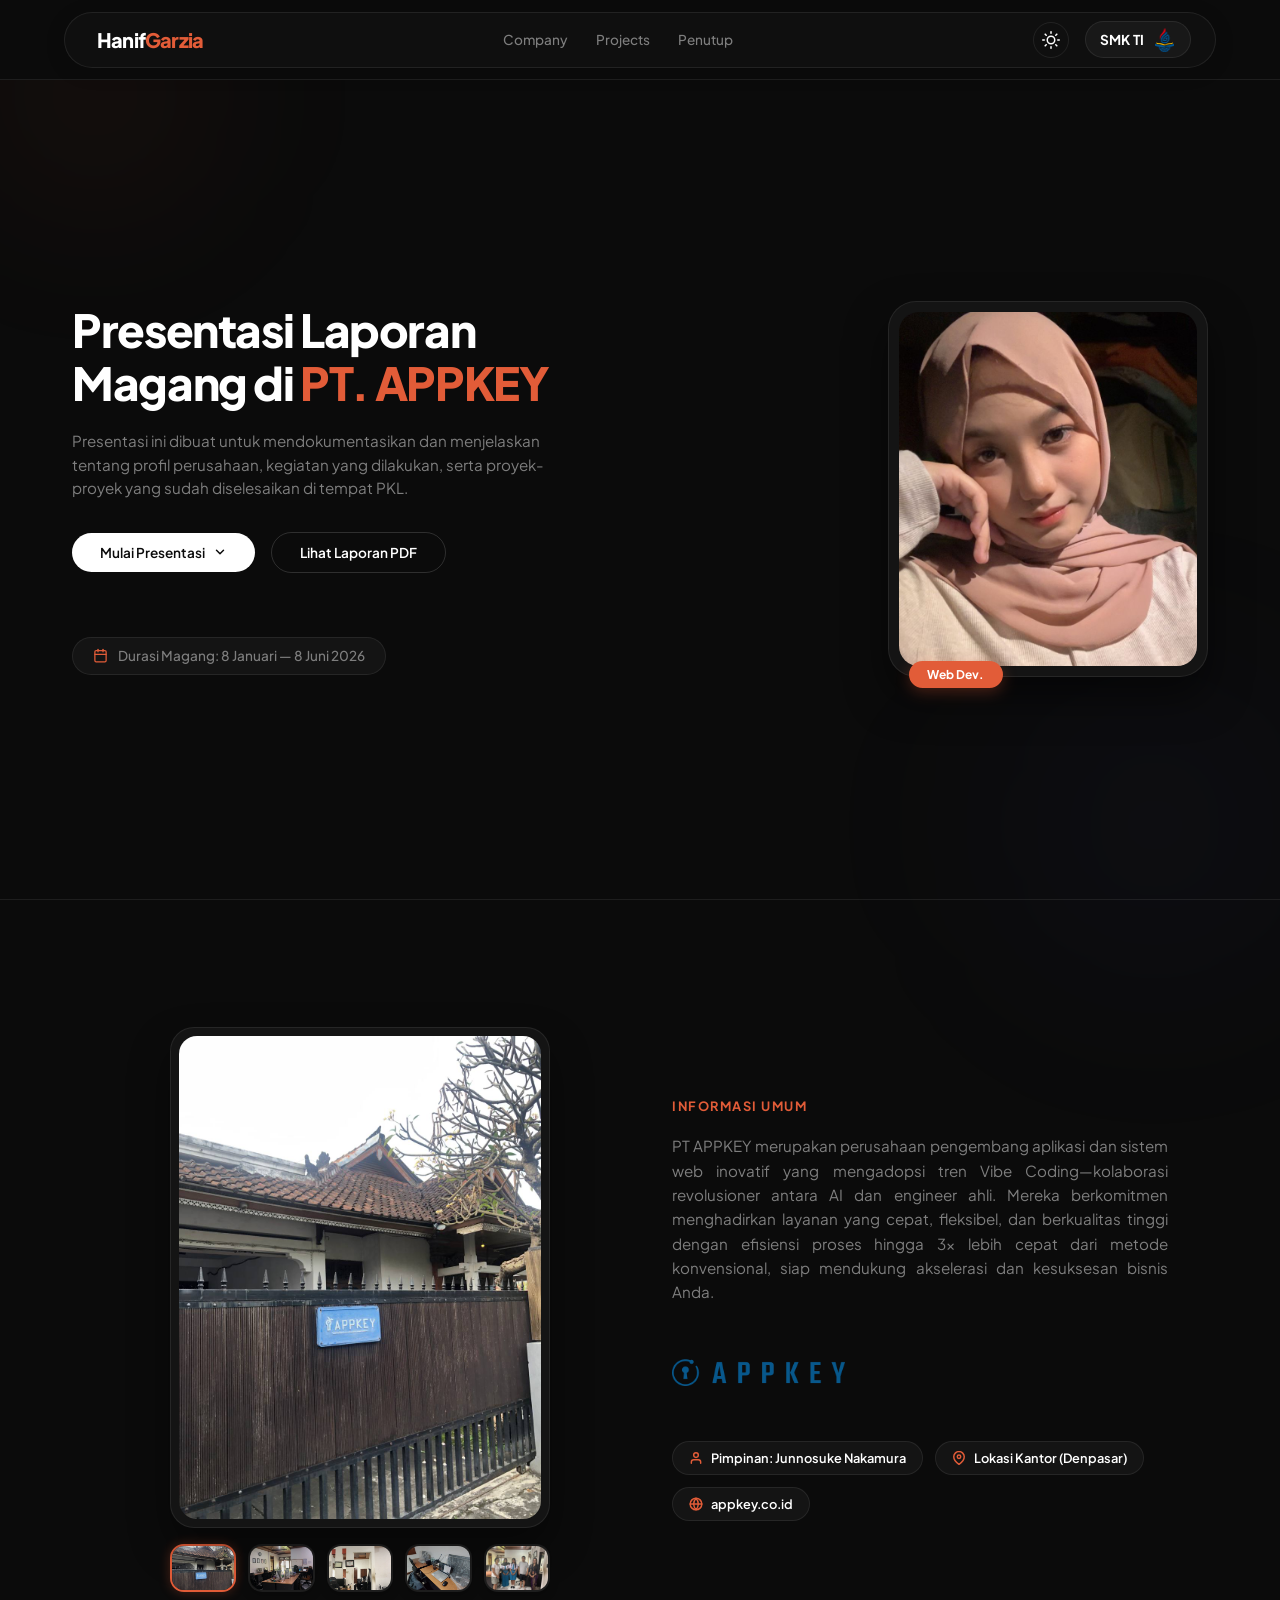
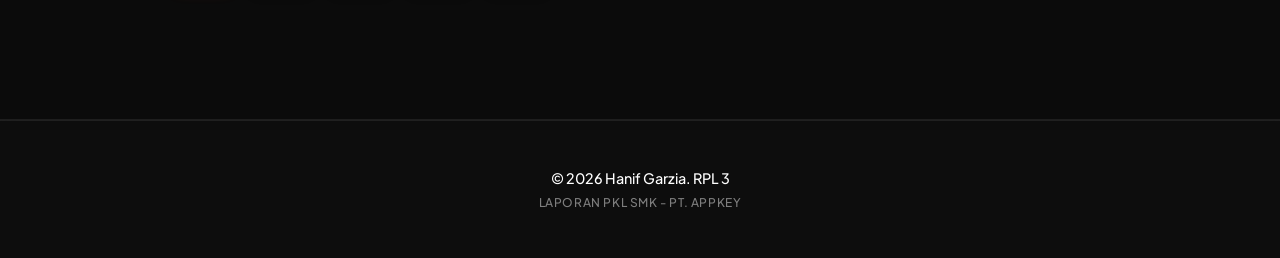
==== commit 28b830d5: "first commit" ====
--- a/index.html
+++ b/index.html
@@ -6,7 +6,7 @@
     <meta name="viewport" content="width=device-width, initial-scale=1.0">
     <title>Presentasi Laporan PKL</title>
     <!-- Custom Stylesheet -->
-    <link rel="stylesheet" href="style.css">
+    <link rel="stylesheet" href="style.css?v=1.0.12">
 </head>
 
 <body>
@@ -22,10 +22,9 @@
                 <span class="logo-white">Hanif</span><span class="logo-orange">Garzia</span>
             </a>
             <nav>
-                <a href="#profil-instansi" class="nav-link">Profil Instansi</a>
-                <a href="#jurnal-kegiatan" class="nav-link">Jurnal Kegiatan</a>
-                <a href="#hasil-proyek" class="nav-link">Hasil Proyek</a>
-                <a href="#kesimpulan" class="nav-link">Kesimpulan</a>
+                <a href="#company" class="nav-link">Company</a>
+                <a href="projects.html" class="nav-link">Projects</a>
+                <a href="penutup.html" class="nav-link">Penutup</a>
             </nav>
             <div class="header-right">
                 <button class="theme-toggle" aria-label="Toggle Theme">
@@ -48,21 +47,25 @@
                         <path d="M21 12.79A9 9 0 1 1 11.21 3 7 7 0 0 0 21 12.79z"></path>
                     </svg>
                 </button>
-                <a href="#" class="btn-download">
-                    Unduh PDF
-                    <svg width="14" height="14" viewBox="0 0 24 24" fill="none" stroke="currentColor" stroke-width="2.5"
+                <button class="mobile-menu-toggle" aria-label="Toggle Menu">
+                    <svg width="20" height="20" viewBox="0 0 24 24" fill="none" stroke="currentColor" stroke-width="2.5"
                         stroke-linecap="round" stroke-linejoin="round">
-                        <path d="M5 12h14M12 5l7 7-7 7" />
-                    </svg>
-                </a>
+                        <line x1="3" y1="12" x2="21" y2="12" class="line-1"></line>
+                        <line x1="3" y1="6" x2="21" y2="6" class="line-2"></line>
+                        <line x1="3" y1="18" x2="21" y2="18" class="line-3"></line>
+                    </svg>
+                </button>
+                <div class="smk-brand">
+                    <span>SMK TI</span>
+                    <img src="img/logo_ti.png" alt="Logo SMK TI" class="smk-logo">
+                </div>
             </div>
         </div>
     </header>
 
-    <div class="container">
-
-        <!-- ==================== HERO SECTION ==================== -->
-        <main id="beranda" class="hero">
+    <!-- ==================== HERO SECTION ==================== -->
+    <main id="beranda" class="hero">
+        <div class="section-container">
             <!-- Left Info Panel -->
             <div class="hero-content">
                 <h1>Presentasi Laporan<br>Magang di <span>PT. APPKEY</span></h1>
@@ -73,7 +76,7 @@
 
                 <!-- Action Button Group -->
                 <div class="btn-group">
-                    <a href="#profil-instansi" class="btn btn-primary">
+                    <a href="#company" class="btn btn-primary">
                         Mulai Presentasi
                         <svg width="14" height="14" viewBox="0 0 24 24" fill="none" stroke="currentColor"
                             stroke-width="2.5" stroke-linecap="round" stroke-linejoin="round">
@@ -109,322 +112,97 @@
                     <div class="floating-tag">Web Dev.</div>
                 </div>
             </div>
-        </main>
-        <!-- ==================== PROFIL INSTANSI SECTION ==================== -->
-        <section id="profil-instansi" class="page-section">
-            <div class="section-container">
-                <!-- Left Column: Gallery -->
-                <div class="instansi-gallery">
-                    <div class="main-media-card">
-                        <div class="media-img-container">
-                            <img src="img/company.jpg" alt="PT. APPKEY Office" class="main-media-img">
-                        </div>
-                    </div>
-                    <!-- Thumbnail images row -->
-                    <div class="thumb-row">
-                        <div class="thumb-card active">
-                            <img src="img/company.jpg" alt="PT. APPKEY Office Front" class="thumb-img">
-                        </div>
-                        <div class="thumb-card">
-                            <img src="img/company2.jpg" alt="PT. APPKEY Workspace" class="thumb-img">
-                        </div>
-                        <div class="thumb-card">
-                            <img src="img/company3.jpg" alt="PT. APPKEY Team Meeting" class="thumb-img">
-                        </div>
-                    </div>
-                </div>
-
-                <!-- Right Column: Company Info -->
-                <div class="section-content">
-                    <div class="section-tag">Informasi Umum</div>
-                    <h2>Tentang PT. APPKEY</h2>
-                    <p class="section-desc">
-                        PT. APPKEY merupakan perusahaan konsultan IT yang bergerak dibidang pembuatan aplikasi dan website, maupun solusi bisnis, yang
-                        memadukan teknologi AI (Vibe Coding) dan sentuhan engineer berpengalaman untuk mengubah desain Figma menjadi kode frontend yang presisi, cepat, dan minim rework
-                    </p>
-
-                    <!-- Visi Misi Grid -->
-                    <div class="visi-misi-grid">
-                        <div class="visi-misi-card">
-                            <span class="card-icon">🎯</span>
-                            <h4>VISI</h4>
-                            <p>Menggunakan SDA lokal menciptakan produk berkualitas dengan perspektif global.</p>
-                        </div>
-                        <div class="visi-misi-card">
-                            <span class="card-icon">🚀</span>
-                            <h4>MISI</h4>
-                            <p>PT. APPKEY menciptakan produk perangkat lunak seperti website dan aplikasi yang tidak hanya memenuhi standar nasional, tetapi juga berstandar internasional demi membawa nama baik IT Indonesia di kancah dunia."</p>
-                        </div>
-                    </div>
-
-                    <!-- Badge Link Group -->
-                    <div class="badge-group">
-                        <a href="https://maps.app.goo.gl/XkeLHWAvAgzjPUSJ7" target="_blank" rel="noopener noreferrer"
-                            class="badge-link">
-                            <svg width="14" height="14" viewBox="0 0 24 24" fill="none" stroke="currentColor"
-                                stroke-width="2.5" stroke-linecap="round" stroke-linejoin="round">
-                                <path d="M21 10c0 7-9 13-9 13s-9-6-9-13a9 9 0 0 1 18 0z"></path>
-                                <circle cx="12" cy="10" r="3"></circle>
-                            </svg>
-                            <span>Lokasi Kantor (Denpasar)</span>
-                        </a>
-                        <a href="https://appkey.co.id" target="_blank" rel="noopener noreferrer" class="badge-link">
-                            <svg width="14" height="14" viewBox="0 0 24 24" fill="none" stroke="currentColor"
-                                stroke-width="2.5" stroke-linecap="round" stroke-linejoin="round">
-                                <circle cx="12" cy="12" r="10"></circle>
-                                <line x1="2" y1="12" x2="22" y2="12"></line>
-                                <path
-                                    d="M12 2a15.3 15.3 0 0 1 4 10 15.3 15.3 0 0 1-4 10 15.3 15.3 0 0 1-4-10 15.3 15.3 0 0 1 4-10z">
-                                </path>
-                            </svg>
-                            <span>appkey.co.id</span>
-                        </a>
-                    </div>
-                </div>
-            </div>
-        </section>
-
-        <!-- ==================== JURNAL KEGIATAN SECTION ==================== -->
-        <section id="jurnal-kegiatan" class="page-section">
-            <div class="section-container">
-                <!-- Left Column: Jurnal Info -->
-                <div class="section-content">
-                    <div class="section-tag">Jurnal Kegiatan</div>
-                    <h2>Aktivitas & <span>Laporan Mingguan</span></h2>
-                    <p class="section-desc">
-                        Catatan aktivitas harian dan mingguan selama melaksanakan program magang. Mencakup pengerjaan
-                        modul, diskusi tim, dan pemecahan masalah.
-                    </p>
-
-                    <!-- Info Grid Card -->
-                    <div class="info-grid">
-                        <div class="info-item">
-                            <span class="info-label">Total Minggu</span>
-                            <span class="info-value">[e.g. 24 Minggu / 6 Bulan]</span>
-                        </div>
-                        <div class="info-item">
-                            <span class="info-label">Fokus Utama</span>
-                            <span class="info-value">[e.g. Frontend, API Integration]</span>
-                        </div>
-                    </div>
-                </div>
-
-                <!-- Right Column: Visual Placeholder -->
-                <div class="section-media">
-                    <div class="media-card">
-                        <div class="media-img-container">
-                            <img src="" alt="Jurnal Kegiatan" class="media-img">
-
-                            <!-- Placeholder visual saat gambar kosong -->
-                            <div class="media-placeholder-visual">
-                                <div class="placeholder-icon">📝</div>
-                            </div>
-                        </div>
-                    </div>
-                </div>
-            </div>
-        </section>
-
-        <!-- ==================== HASIL PROYEK SECTION ==================== -->
-        <section id="hasil-proyek" class="page-section">
-            <div class="section-container">
-                <!-- Left Column: Proyek Info -->
-                <div class="section-content">
-                    <div class="section-tag">Hasil Proyek</div>
-                    <h2>Kontribusi & <span>Hasil Karya</span></h2>
-                    <p class="section-desc">
-                        Daftar proyek atau fitur yang telah berhasil didevelop dan dideploy selama masa magang di PT.
-                        APPKEY.
-                    </p>
-
-                    <!-- Info Grid Card -->
-                    <div class="info-grid">
-                        <div class="info-item">
-                            <span class="info-label">Platform</span>
-                            <span class="info-value">[e.g. Web Application / Mobile App]</span>
-                        </div>
-                        <div class="info-item">
-                            <span class="info-label">Tech Stack</span>
-                            <span class="info-value">[e.g. HTML5, CSS3, JS, PHP]</span>
-                        </div>
-                    </div>
-                </div>
-
-                <!-- Right Column: Visual Placeholder -->
-                <div class="section-media">
-                    <div class="media-card">
-                        <div class="media-img-container">
-                            <img src="" alt="Hasil Proyek" class="media-img">
-
-                            <!-- Placeholder visual saat gambar kosong -->
-                            <div class="media-placeholder-visual">
-                                <div class="placeholder-icon">💻</div>
-                            </div>
-                        </div>
-                    </div>
-                </div>
-            </div>
-        </section>
-
-        <!-- ==================== KESIMPULAN SECTION ==================== -->
-        <section id="kesimpulan" class="page-section">
-            <div class="section-container">
-                <!-- Left Column: Kesimpulan Info -->
-                <div class="section-content">
-                    <div class="section-tag">Kesimpulan</div>
-                    <h2>Pembelajaran & <span>Rangkuman</span></h2>
-                    <p class="section-desc">
-                        Kesimpulan dan saran dari hasil pelaksanaan Praktik Kerja Lapangan (PKL) mengenai industri kerja
-                        nyata dan pengembangan skill diri.
-                    </p>
-
-                    <!-- Info Grid Card -->
-                    <div class="info-grid">
-                        <div class="info-item" style="grid-column: span 2;">
-                            <span class="info-label">Saran</span>
-                            <span class="info-value">[Saran untuk adik kelas / sekolah / instansi magang]</span>
-                        </div>
-                    </div>
-                </div>
-
-                <!-- Right Column: Visual Placeholder -->
-                <div class="section-media">
-                    <div class="media-card">
-                        <div class="media-img-container">
-                            <img src="" alt="Kesimpulan" class="media-img">
-
-                            <!-- Placeholder visual saat gambar kosong -->
-                            <div class="media-placeholder-visual">
-                                <div class="placeholder-icon">🎓</div>
-                            </div>
-                        </div>
-                    </div>
-                </div>
-            </div>
-        </section>
-
-    </div>
+        </div>
+    </main>
+    <!-- ==================== PROFIL INSTANSI SECTION ==================== -->
+    <section id="company" class="page-section">
+        <div class="section-container">
+            <!-- Left Column: Gallery -->
+            <div class="instansi-gallery">
+                <div class="main-media-card">
+                    <div class="media-img-container">
+                        <img src="img/company.jpg" alt="PT. APPKEY Office" class="main-media-img">
+                    </div>
+                </div>
+                <!-- Thumbnail images row -->
+                <div class="thumb-row">
+                    <div class="thumb-card active">
+                        <img src="img/company.jpg" alt="PT. APPKEY Office Front" class="thumb-img">
+                    </div>
+                    <div class="thumb-card">
+                        <img src="img/company2.jpg" alt="PT. APPKEY Workspace" class="thumb-img">
+                    </div>
+                    <div class="thumb-card">
+                        <img src="img/company3.jpg" alt="PT. APPKEY Team Meeting" class="thumb-img">
+                    </div>
+                    <div class="thumb-card">
+                        <img src="img/company4.jpg" alt="PT. APPKEY Team Meeting" class="thumb-img">
+                    </div>
+                    <div class="thumb-card">
+                        <img src="img/company5.jpg" alt="PT. APPKEY Team Meeting" class="thumb-img">
+                    </div>
+                </div>
+            </div>
+
+            <!-- Right Column: Company Info -->
+            <div class="section-content">
+                <div class="section-tag">Informasi Umum</div>
+                <p class="section-desc">
+                    PT APPKEY merupakan perusahaan pengembang aplikasi dan sistem web inovatif yang mengadopsi tren Vibe Coding—kolaborasi revolusioner antara AI dan engineer ahli. Mereka berkomitmen menghadirkan layanan yang cepat, fleksibel, 
+                    dan berkualitas tinggi dengan efisiensi proses hingga 3x lebih cepat dari metode konvensional, siap mendukung akselerasi dan kesuksesan bisnis Anda.
+                </p>
+
+                <!-- Company Logo -->
+                <div class="company-logo-container">
+                    <img src="img/logo_appkey.png" alt="PT. APPKEY Logo" class="company-logo-md">
+                </div>
+
+                <!-- Badge Link Group -->
+                <div class="badge-group">
+                    <div class="badge-item">
+                        <svg width="14" height="14" viewBox="0 0 24 24" fill="none" stroke="currentColor"
+                            stroke-width="2.5" stroke-linecap="round" stroke-linejoin="round">
+                            <path d="M20 21v-2a4 4 0 0 0-4-4H8a4 4 0 0 0-4 4v2"></path>
+                            <circle cx="12" cy="7" r="4"></circle>
+                        </svg>
+                        <span>Pimpinan: Junnosuke Nakamura</span>
+                    </div>
+                    <a href="https://maps.app.goo.gl/XkeLHWAvAgzjPUSJ7" target="_blank" rel="noopener noreferrer"
+                        class="badge-link">
+                        <svg width="14" height="14" viewBox="0 0 24 24" fill="none" stroke="currentColor"
+                            stroke-width="2.5" stroke-linecap="round" stroke-linejoin="round">
+                            <path d="M21 10c0 7-9 13-9 13s-9-6-9-13a9 9 0 0 1 18 0z"></path>
+                            <circle cx="12" cy="10" r="3"></circle>
+                        </svg>
+                        <span>Lokasi Kantor (Denpasar)</span>
+                    </a>
+                    <a href="https://appkey.co.id" target="_blank" rel="noopener noreferrer" class="badge-link">
+                        <svg width="14" height="14" viewBox="0 0 24 24" fill="none" stroke="currentColor"
+                            stroke-width="2.5" stroke-linecap="round" stroke-linejoin="round">
+                            <circle cx="12" cy="12" r="10"></circle>
+                            <line x1="2" y1="12" x2="22" y2="12"></line>
+                            <path
+                                d="M12 2a15.3 15.3 0 0 1 4 10 15.3 15.3 0 0 1-4 10 15.3 15.3 0 0 1-4-10 15.3 15.3 0 0 1 4-10z">
+                            </path>
+                        </svg>
+                        <span>appkey.co.id</span>
+                    </a>
+                </div>
+            </div>
+        </div>
+    </section>
+
+
 
     <!-- ==================== FOOTER SECTION ==================== -->
     <footer>
         <div class="footer-content">
-            <p>&copy; 2026 Hanif Garzia. Hak Cipta Dilindungi.</p>
+            <p>&copy; 2026 Hanif Garzia. RPL 3</p>
             <p class="footer-sub">Laporan PKL SMK - PT. APPKEY</p>
         </div>
     </footer>
 
-    <!-- Theme Toggle & Active Scroll Linking Script -->
-    <script>
-        const themeToggle = document.querySelector('.theme-toggle');
-        const sunIcon = document.querySelector('.sun-icon');
-        const moonIcon = document.querySelector('.moon-icon');
-
-        // Function to update icon visibility
-        function updateIcons() {
-            if (document.body.classList.contains('light-mode')) {
-                sunIcon.style.display = 'none';
-                moonIcon.style.display = 'block';
-            } else {
-                sunIcon.style.display = 'block';
-                moonIcon.style.display = 'none';
-            }
-        }
-
-        // Load theme from localStorage
-        const savedTheme = localStorage.getItem('theme');
-        if (savedTheme === 'light') {
-            document.body.classList.add('light-mode');
-        }
-
-        // Initialize icons on load
-        updateIcons();
-
-        // Toggle theme on button click
-        themeToggle.addEventListener('click', () => {
-            document.body.classList.toggle('light-mode');
-            updateIcons();
-
-            // Save choice in localStorage
-            if (document.body.classList.contains('light-mode')) {
-                localStorage.setItem('theme', 'light');
-            } else {
-                localStorage.setItem('theme', 'dark');
-            }
-        });
-
-        // Intersection Observer or Scroll highlight logic for navigation active dot
-        const sections = document.querySelectorAll('main, section');
-        const navLinks = document.querySelectorAll('nav .nav-link');
-
-        window.addEventListener('scroll', () => {
-            let current = '';
-            sections.forEach(section => {
-                const sectionTop = section.offsetTop;
-                const sectionHeight = section.clientHeight;
-                // Set current active section when page reaches near the top of that section
-                if (pageYOffset >= (sectionTop - 150)) {
-                    current = section.getAttribute('id') || '';
-                }
-            });
-
-            navLinks.forEach(link => {
-                link.classList.remove('active');
-                if (link.getAttribute('href') === `#${current}`) {
-                    link.classList.add('active');
-                }
-            });
-        });
-
-        // Interactive Gallery & Slideshow for Profil Instansi
-        const mainMediaImg = document.querySelector('#profil-instansi .main-media-img');
-        const thumbCards = document.querySelectorAll('#profil-instansi .thumb-card');
-        let currentIndex = 0;
-        let autoplayTimer = null;
-
-        function showImage(index) {
-            const card = thumbCards[index];
-            const img = card.querySelector('.thumb-img');
-
-            // Add fade-out transition effect
-            mainMediaImg.style.opacity = 0;
-
-            setTimeout(() => {
-                mainMediaImg.src = img.src;
-                mainMediaImg.alt = img.alt;
-                // Fade back in
-                mainMediaImg.style.opacity = 1;
-            }, 200);
-
-            // Update active state
-            thumbCards.forEach(c => c.classList.remove('active'));
-            card.classList.add('active');
-
-            currentIndex = index;
-        }
-
-        function startAutoplay() {
-            autoplayTimer = setInterval(() => {
-                let nextIndex = (currentIndex + 1) % thumbCards.length;
-                showImage(nextIndex);
-            }, 2000);
-        }
-
-        function resetAutoplay() {
-            clearInterval(autoplayTimer);
-            startAutoplay();
-        }
-
-        // Add manual click event to thumbnails
-        thumbCards.forEach((card, index) => {
-            card.addEventListener('click', () => {
-                showImage(index);
-                resetAutoplay();
-            });
-        });
-
-        // Initialize slideshow
-        startAutoplay();
-    </script>
+    <script src="script.js"></script>
 </body>
 
 </html>
--- a/style.css
+++ b/style.css
@@ -4,7 +4,8 @@
 
 html {
     scroll-behavior: smooth;
-    scroll-padding-top: 80px; /* Offset sticky header height */
+    scroll-padding-top: 80px;
+    /* Offset sticky header height */
     overflow-x: hidden;
     width: 100%;
 }
@@ -62,9 +63,11 @@
     min-height: 100vh;
     display: flex;
     flex-direction: column;
-    overflow-x: hidden;
     width: 100%;
     transition: background-color 0.3s ease, color 0.3s ease;
+    padding-top: 80px;
+    /* Offset for fixed header */
+    box-sizing: border-box;
 }
 
 .container {
@@ -72,37 +75,44 @@
     margin: 0 auto;
     width: 100%;
     padding: 0 2rem;
-    display: flex;
-    flex-direction: column;
-    min-height: auto;
+    box-sizing: border-box;
 }
 
 /* ==================== 2. HEADER & NAVIGATION ==================== */
 header {
-    position: sticky;
+    position: fixed;
     top: 0;
     left: 0;
     width: 100%;
-    height: 80px; /* Fixed height for exact scroll snap offset */
-    z-index: 100;
+    height: 80px;
+    z-index: 1000;
+    background-color: var(--bg-color);
+    border-bottom: 1px solid var(--card-border);
+    display: flex;
+    justify-content: center;
+    align-items: center;
+    transition: var(--transition);
+}
+
+.header-inner {
+    width: 90%;
+    max-width: 1200px;
+    height: 56px;
+    padding: 0 1.5rem 0 2rem;
+    display: flex;
+    justify-content: space-between;
+    align-items: center;
     background-color: var(--header-bg);
-    backdrop-filter: blur(16px);
-    -webkit-backdrop-filter: blur(16px);
-    border-bottom: 1px solid var(--card-border);
-    transition: background-color 0.3s ease, border-color 0.3s ease;
-    display: flex;
-    align-items: center;
-}
-
-.header-inner {
-    max-width: 1200px;
-    margin: 0 auto;
-    padding: 0 2rem; /* Remove top/bottom padding to center vertically inside 80px header */
-    display: flex;
-    justify-content: space-between;
-    align-items: center;
-    width: 100%;
-    height: 100%;
+    backdrop-filter: blur(20px);
+    -webkit-backdrop-filter: blur(20px);
+    border: 1px solid var(--card-border);
+    border-radius: 100px;
+    box-shadow: 0 4px 20px rgba(0, 0, 0, 0.15);
+    transition: var(--transition);
+}
+
+body.light-mode .header-inner {
+    box-shadow: 0 12px 40px rgba(15, 23, 42, 0.08);
 }
 
 .logo-area {
@@ -148,26 +158,27 @@
 .nav-link::after {
     content: '';
     position: absolute;
-    bottom: -4px;
-    left: 50%;
-    transform: translateX(-50%) scale(0);
-    width: 4px;
-    height: 4px;
-    border-radius: 50%;
+    bottom: -6px;
+    left: 0;
+    width: 100%;
+    height: 2px;
+    border-radius: 2px;
     background-color: var(--accent-orange);
-    box-shadow: 0 0 8px var(--accent-orange);
-    transition: transform 0.3s cubic-bezier(0.34, 1.56, 0.64, 1);
+    box-shadow: 0 0 6px var(--accent-orange);
+    transform: scaleX(0);
+    transform-origin: center;
+    transition: transform 0.3s cubic-bezier(0.4, 0, 0.2, 1);
 }
 
 .nav-link:hover::after,
 .nav-link.active::after {
-    transform: translateX(-50%) scale(1);
+    transform: scaleX(1);
 }
 
 .header-right {
     display: flex;
     align-items: center;
-    gap: 1.25rem;
+    gap: 1rem;
 }
 
 .theme-toggle {
@@ -210,24 +221,173 @@
     transform: translateY(-1px);
 }
 
+/* SMK TI Brand & Logo styles */
+.smk-brand {
+    display: inline-flex;
+    align-items: center;
+    gap: 0.5rem;
+    padding: 0.35rem 0.85rem;
+    border-radius: 100px;
+    background-color: rgba(255, 255, 255, 0.04);
+    border: 1px solid var(--card-border);
+    transition: var(--transition);
+}
+
+body.light-mode .smk-brand {
+    background-color: rgba(15, 23, 42, 0.03);
+}
+
+.smk-brand span {
+    font-size: 0.85rem;
+    font-weight: 700;
+    color: var(--text-white);
+    letter-spacing: 0.02em;
+    line-height: 1;
+}
+
+.smk-logo {
+    width: 24px;
+    height: 24px;
+    object-fit: contain;
+    display: block;
+}
+
+/* Mobile Menu Toggle Button */
+.mobile-menu-toggle {
+    display: none;
+    background: transparent;
+    border: 1px solid var(--card-border);
+    width: 36px;
+    height: 36px;
+    border-radius: 50%;
+    align-items: center;
+    justify-content: center;
+    color: var(--text-white);
+    cursor: pointer;
+    transition: var(--transition);
+}
+
+.mobile-menu-toggle:hover {
+    border-color: var(--text-white);
+    background-color: var(--btn-secondary-hover);
+}
+
+.mobile-menu-toggle svg {
+    transition: transform 0.3s ease;
+}
+
+.mobile-menu-toggle.active svg {
+    transform: rotate(90deg);
+}
+
+/* Hamburger lines animation */
+.mobile-menu-toggle .line-1,
+.mobile-menu-toggle .line-2,
+.mobile-menu-toggle .line-3 {
+    transition: transform 0.3s ease, opacity 0.3s ease;
+    transform-origin: center;
+}
+
+.mobile-menu-toggle.active .line-1 {
+    transform: translateY(6px) rotate(45deg);
+}
+
+.mobile-menu-toggle.active .line-2 {
+    opacity: 0;
+}
+
+.mobile-menu-toggle.active .line-3 {
+    transform: translateY(-6px) rotate(-45deg);
+}
+
+/* Mobile responsiveness */
+@media (max-width: 850px) {
+    .mobile-menu-toggle {
+        display: flex;
+    }
+
+    nav {
+        position: absolute;
+        top: 76px;
+        left: 50%;
+        transform: translate(-50%, -15px);
+        width: calc(100% - 32px);
+        background-color: var(--header-bg);
+        backdrop-filter: blur(24px);
+        -webkit-backdrop-filter: blur(24px);
+        border: 1px solid var(--card-border);
+        border-radius: 20px;
+        padding: 1.5rem;
+        flex-direction: column;
+        align-items: center;
+        gap: 1.25rem;
+        opacity: 0;
+        pointer-events: none;
+        box-shadow: 0 15px 35px rgba(0, 0, 0, 0.35);
+        transition: opacity 0.3s ease, transform 0.3s cubic-bezier(0.16, 1, 0.3, 1);
+        z-index: 999;
+    }
+
+    nav.open {
+        opacity: 1;
+        pointer-events: auto;
+        transform: translate(-50%, 0);
+    }
+
+    .nav-link {
+        font-size: 0.95rem;
+        width: fit-content;
+        text-align: center;
+        padding: 0.5rem 0;
+    }
+
+    .nav-link::after {
+        bottom: 0;
+        height: 2px;
+    }
+}
+
+@media (max-width: 480px) {
+    .header-inner {
+        padding: 0 0.75rem 0 1.25rem;
+    }
+
+    .smk-brand span {
+        display: none;
+    }
+
+    .smk-brand {
+        padding: 0.35rem;
+        width: 36px;
+        height: 36px;
+        border-radius: 50%;
+        justify-content: center;
+        box-sizing: border-box;
+    }
+}
+
 /* ==================== 3. HERO SECTION ==================== */
 .hero {
-    display: grid;
-    grid-template-columns: 1fr 1fr; /* Symmetrical split */
-    gap: 4rem;
-    align-items: center;
-    height: calc(100vh - 80px); /* Force exact height on desktop for vertical center */
-    padding: 2rem 0;
+    width: 100%;
+    min-height: calc(100vh - 80px);
+    /* Force exact height on desktop for vertical center */
+    display: flex;
+    justify-content: center;
+    align-items: center;
     border-bottom: 1px solid var(--card-border);
+    position: relative;
+    box-sizing: border-box;
 }
 
 @media (max-width: 968px) {
     .hero {
-        grid-template-columns: 1fr;
-        gap: 4rem;
-        text-align: center;
         height: auto;
+        min-height: auto;
         padding: 4rem 0;
+    }
+
+    .profile-area {
+        justify-content: center;
     }
 }
 
@@ -263,7 +423,24 @@
 
 @media (max-width: 640px) {
     h1 {
-        font-size: 3rem;
+        font-size: 2.2rem;
+    }
+
+    .btn-group {
+        flex-direction: column;
+        width: 100%;
+        gap: 0.75rem;
+        margin-bottom: 2rem;
+    }
+
+    .btn-group .btn {
+        width: 100%;
+        justify-content: center;
+    }
+
+    .section-container,
+    .container {
+        padding: 0 1.25rem;
     }
 }
 
@@ -373,7 +550,7 @@
 /* Right Column: Cover Photo Card */
 .profile-area {
     display: flex;
-    justify-content: center;
+    justify-content: flex-end;
     width: 100%;
 }
 
@@ -415,8 +592,8 @@
 }
 
 /* Handle empty img gracefully */
-.profile-img:not([src]), 
-.profile-img[src=""], 
+.profile-img:not([src]),
+.profile-img[src=""],
 .profile-img[src="#"] {
     display: none;
 }
@@ -435,7 +612,7 @@
     background: var(--placeholder-bg);
 }
 
-.profile-img:is([src]):not([src=""]):not([src="#"]) + .profile-placeholder-visual {
+.profile-img:is([src]):not([src=""]):not([src="#"])+.profile-placeholder-visual {
     display: none;
 }
 
@@ -473,8 +650,11 @@
 
 /* ==================== 4. PAGE SECTIONS (PROFIL, JURNAL, PROYEK, KESIMPULAN) ==================== */
 .page-section {
-    height: calc(100vh - 80px); /* Force exact height on desktop for vertical center */
-    display: flex;
+    width: 100%;
+    min-height: calc(100vh - 80px);
+    /* Force exact height on desktop for vertical center */
+    display: flex;
+    justify-content: center;
     align-items: center;
     padding: 3rem 0;
     border-bottom: 1px solid var(--card-border);
@@ -484,15 +664,21 @@
 
 .section-container {
     display: grid;
-    grid-template-columns: 1fr 1fr; /* Symmetrical split */
+    grid-template-columns: 1fr 1fr;
+    /* Symmetrical split */
     gap: 4rem;
     align-items: center;
-    width: 100%;
+    max-width: 1200px;
+    margin: 0 auto;
+    width: 100%;
+    padding: 0 2rem;
+    box-sizing: border-box;
 }
 
 @media (max-width: 968px) {
     .page-section {
         height: auto;
+        min-height: auto;
         padding: 4rem 0;
     }
 
@@ -501,15 +687,22 @@
         gap: 3rem;
         text-align: center;
     }
+
+
+    .instansi-gallery {
+        margin: 0 auto;
+    }
 }
 
 /* Custom Grid Swap for Profil Instansi (Gallery on Left, Info on Right) */
-#profil-instansi .section-container {
-    grid-template-columns: 1fr 1fr; /* Symmetrical split */
+#company .section-container {
+    grid-template-columns: 1fr 1fr;
+    /* Symmetrical split */
+    max-width: 1120px;
 }
 
 @media (max-width: 968px) {
-    #profil-instansi .section-container {
+    #company .section-container {
         grid-template-columns: 1fr;
     }
 }
@@ -595,66 +788,56 @@
     transform: scale(1.06);
 }
 
-/* Visi Misi Card Grid */
-.visi-misi-grid {
-    display: grid;
-    grid-template-columns: 1fr 1fr;
-    gap: 1rem;
+
+.heading-logo {
+    height: 6.7rem;
+    width: auto;
+    vertical-align: middle;
+    display: inline-block;
+    margin-left: 0.5rem;
+    transition: var(--transition);
+}
+
+.heading-logo:hover {
+    transform: scale(1.05);
+}
+
+@media (max-width: 640px) {
+    .heading-logo {
+        height: 3.2rem;
+    }
+}
+
+/* Company Logo Styles */
+.company-logo-container {
     margin-bottom: 2rem;
-    width: 100%;
+    display: flex;
+    align-items: center;
+    justify-content: flex-start;
+    width: 100%;
+}
+
+@media (max-width: 968px) {
+    .company-logo-container {
+        justify-content: center;
+    }
+}
+
+.company-logo-md {
+    height: 4.5rem;
+    width: auto;
+    object-fit: contain;
+    transition: var(--transition);
+}
+
+.company-logo-md:hover {
+    transform: scale(1.05);
 }
 
 @media (max-width: 640px) {
-    .visi-misi-grid {
-        grid-template-columns: 1fr;
-    }
-}
-
-.visi-misi-card {
-    background-color: var(--card-bg);
-    border: 1px solid var(--card-border);
-    border-radius: 20px;
-    padding: 1.25rem;
-    transition: var(--transition);
-    display: flex;
-    flex-direction: column;
-    align-items: flex-start;
-    text-align: left;
-}
-
-.visi-misi-card:hover {
-    transform: translateY(-4px);
-    border-color: rgba(226, 92, 56, 0.2);
-    box-shadow: 0 15px 30px rgba(226, 92, 56, 0.05);
-}
-
-.card-icon {
-    font-size: 1.5rem;
-    margin-bottom: 0.5rem;
-}
-
-.visi-misi-card h4 {
-    font-size: 0.85rem;
-    font-weight: 700;
-    color: var(--text-white);
-    letter-spacing: 0.05em;
-    margin-bottom: 0.5rem;
-}
-
-.visi-misi-card p,
-.visi-misi-card ul {
-    font-size: 0.8rem;
-    line-height: 1.5;
-    color: var(--text-muted);
-}
-
-.visi-misi-card ul {
-    padding-left: 1.1rem;
-    margin: 0;
-}
-
-.visi-misi-card li {
-    margin-bottom: 0.25rem;
+    .company-logo-md {
+        height: 3.5rem;
+    }
 }
 
 /* Badge Links Group */
@@ -697,6 +880,31 @@
     transform: scale(1.1);
 }
 
+.badge-item {
+    display: inline-flex;
+    align-items: center;
+    gap: 0.5rem;
+    background-color: var(--card-bg);
+    border: 1px solid var(--card-border);
+    padding: 0.5rem 1rem;
+    border-radius: 100px;
+    font-size: 0.8rem;
+    font-weight: 600;
+    color: var(--text-white);
+    transition: var(--transition);
+}
+
+.badge-item svg {
+    color: var(--accent-orange);
+    transition: var(--transition);
+}
+
+.badge-item:hover {
+    transform: translateY(-2px);
+    border-color: rgba(226, 92, 56, 0.2);
+    box-shadow: 0 4px 12px rgba(226, 92, 56, 0.05);
+}
+
 .section-content {
     display: flex;
     flex-direction: column;
@@ -706,6 +914,10 @@
 @media (max-width: 968px) {
     .section-content {
         align-items: center;
+    }
+
+    .badge-group {
+        justify-content: center;
     }
 }
 
@@ -740,7 +952,7 @@
     color: var(--text-muted);
     margin-bottom: 2rem;
     max-width: 540px;
-    text-align: left;
+    text-align: justify;
 }
 
 @media (max-width: 968px) {
@@ -751,119 +963,6 @@
     }
 }
 
-/* Info Grid Styling */
-.info-grid {
-    display: grid;
-    grid-template-columns: 1fr 1fr;
-    gap: 1.5rem;
-    background-color: var(--card-bg);
-    border: 1px solid var(--card-border);
-    border-radius: 24px;
-    padding: 1.5rem;
-    width: 100%;
-    max-width: 540px;
-    transition: background-color 0.3s ease, border-color 0.3s ease;
-}
-
-@media (max-width: 480px) {
-    .info-grid {
-        grid-template-columns: 1fr;
-        gap: 1rem;
-    }
-}
-
-.info-item {
-    display: flex;
-    flex-direction: column;
-    gap: 0.25rem;
-    text-align: left;
-}
-
-.info-label {
-    font-size: 0.75rem;
-    text-transform: uppercase;
-    letter-spacing: 0.05em;
-    color: var(--text-muted);
-    font-weight: 600;
-}
-
-.info-value {
-    font-size: 0.9rem;
-    color: var(--text-white);
-    font-weight: 500;
-    line-height: 1.45;
-}
-
-/* Section Media / Photo Showcase */
-.section-media {
-    display: flex;
-    justify-content: center;
-    width: 100%;
-}
-
-.media-card {
-    position: relative;
-    width: 100%;
-    max-width: 320px;
-    aspect-ratio: 0.85;
-    background: var(--card-bg);
-    border: 1px solid var(--card-border);
-    border-radius: 28px;
-    padding: 10px;
-    box-shadow: 0 20px 40px rgba(0, 0, 0, 0.4);
-    transition: background-color 0.3s ease, border-color 0.3s ease, box-shadow 0.3s ease, transform 0.3s ease;
-}
-
-.media-card:hover {
-    transform: translateY(-5px);
-    border-color: rgba(226, 92, 56, 0.3);
-    box-shadow: 0 30px 50px rgba(226, 92, 56, 0.1);
-}
-
-.media-img-container {
-    width: 100%;
-    height: 100%;
-    border-radius: 20px;
-    overflow: hidden;
-    background-color: #1e1e1e;
-    display: flex;
-    align-items: center;
-    justify-content: center;
-}
-
-body.light-mode .media-img-container {
-    background-color: #e5e7eb;
-}
-
-.media-img {
-    width: 100%;
-    height: 100%;
-    object-fit: cover;
-    display: block;
-}
-
-.media-img:not([src]), 
-.media-img[src=""], 
-.media-img[src="#"] {
-    display: none;
-}
-
-.media-placeholder-visual {
-    display: flex;
-    flex-direction: column;
-    align-items: center;
-    justify-content: center;
-    text-align: center;
-    padding: 2rem;
-    color: var(--text-muted);
-    width: 100%;
-    height: 100%;
-    background: var(--placeholder-bg);
-}
-
-.media-img:is([src]):not([src=""]):not([src="#"]) + .media-placeholder-visual {
-    display: none;
-}
 
 /* ==================== 5. AMBIENT GLOWS & ANIMATIONS ==================== */
 .ambient-glow {
@@ -903,8 +1002,13 @@
 }
 
 @keyframes floatGlow {
-    0% { transform: translate(0, 0) scale(1); }
-    100% { transform: translate(30px, 45px) scale(1.05); }
+    0% {
+        transform: translate(0, 0) scale(1);
+    }
+
+    100% {
+        transform: translate(30px, 45px) scale(1.05);
+    }
 }
 
 /* On-Load Reveal Animations */
@@ -913,6 +1017,7 @@
         opacity: 0;
         transform: translateY(20px);
     }
+
     to {
         opacity: 1;
         transform: translateY(0);
@@ -924,6 +1029,7 @@
         opacity: 0;
         transform: scale(0.96) translateY(10px);
     }
+
     to {
         opacity: 1;
         transform: scale(1) translateY(0);
@@ -1004,19 +1110,521 @@
     text-transform: uppercase;
 }
 
-/* ==================== 7. SCROLL SNAP SYSTEM (DESKTOP PRESENTATION) ==================== */
-@media (min-width: 969px) {
-    html {
-        scroll-snap-type: y mandatory;
-    }
-    
-    .hero, 
-    .page-section {
-        scroll-snap-align: start;
-        scroll-snap-stop: always;
-    }
-    
-    footer {
-        scroll-snap-align: end;
-    }
-}
+/* ==================== 8. PROJECTS SECTION (TESTIMONIAL DESIGN) ==================== */
+#projects {
+    min-height: auto;
+    padding: 2rem 0 3rem 0;
+}
+
+#projects .section-container {
+    display: flex;
+    flex-direction: column;
+    align-items: center;
+    gap: 2.5rem;
+}
+
+.tools-header {
+    display: flex;
+    flex-direction: column;
+    width: 100%;
+    align-items: center;
+}
+
+.tools-header h2 span {
+    color: var(--accent-orange);
+}
+
+.tools-grid {
+    display: flex;
+    flex-wrap: wrap;
+    justify-content: center;
+    gap: 1.5rem;
+    max-width: 900px;
+    margin: 0 auto;
+    width: 100%;
+}
+
+@media (max-width: 968px) {
+    .tools-grid {
+        flex-direction: column;
+        align-items: center;
+        gap: 1.25rem;
+        max-width: 320px;
+    }
+
+    .tools-header {
+        align-items: center;
+        text-align: center;
+    }
+
+    #projects .section-container {
+        align-items: center;
+    }
+}
+
+.tool-card {
+    background-color: var(--card-bg);
+    border: 1px solid var(--card-border);
+    border-radius: 16px;
+    padding: 0.85rem 1.25rem;
+    display: flex;
+    flex-direction: row;
+    align-items: center;
+    justify-content: flex-start;
+    text-align: left;
+    gap: 1rem;
+    transition: var(--transition);
+    max-width: 280px;
+    width: 100%;
+    box-sizing: border-box;
+}
+
+.tool-card:hover {
+    transform: translateY(-4px);
+    border-color: rgba(226, 92, 56, 0.3);
+    box-shadow: 0 15px 30px rgba(226, 92, 56, 0.08);
+}
+
+.tool-logo-container {
+    width: 42px;
+    height: 42px;
+    border-radius: 50%;
+    overflow: hidden;
+    background-color: rgba(255, 255, 255, 0.05);
+    display: flex;
+    align-items: center;
+    justify-content: center;
+    border: 1px solid var(--card-border);
+    flex-shrink: 0;
+    transition: var(--transition);
+}
+
+body.light-mode .tool-logo-container {
+    background-color: rgba(15, 23, 42, 0.03);
+}
+
+.tool-logo {
+    width: 22px;
+    height: 22px;
+    object-fit: contain;
+    display: block;
+}
+
+.tool-card-double {
+    max-width: 330px;
+}
+
+.tool-logos-wrapper {
+    display: flex;
+    gap: 0.4rem;
+    flex-shrink: 0;
+}
+
+.tool-meta {
+    display: flex;
+    flex-direction: column;
+    align-items: flex-start;
+    gap: 0.15rem;
+}
+
+.tool-name {
+    font-size: 0.9rem;
+    font-weight: 700;
+    color: var(--text-white);
+    transition: color 0.3s ease;
+}
+
+.tool-category {
+    font-size: 0.72rem;
+    color: var(--text-muted);
+}
+
+
+
+
+
+/* ==================== 10. PAGE TRANSITIONS & STAGGERED REVEALS ==================== */
+@keyframes pageFadeIn {
+    from {
+        opacity: 0;
+        transform: translateY(10px);
+    }
+
+    to {
+        opacity: 1;
+        transform: translateY(0);
+    }
+}
+
+main,
+.page-section,
+footer {
+    animation: pageFadeIn 0.6s cubic-bezier(0.16, 1, 0.3, 1) forwards;
+}
+
+/* Staggered load for Projects Page elements */
+.tools-header {
+    opacity: 0;
+    animation: fadeInUp 0.8s cubic-bezier(0.16, 1, 0.3, 1) 0.1s forwards;
+}
+
+.tools-grid .tool-card:nth-child(1) {
+    opacity: 0;
+    animation: fadeInUp 0.8s cubic-bezier(0.16, 1, 0.3, 1) 0.2s forwards;
+}
+
+.tools-grid .tool-card:nth-child(2) {
+    opacity: 0;
+    animation: fadeInUp 0.8s cubic-bezier(0.16, 1, 0.3, 1) 0.3s forwards;
+}
+
+.tools-grid .tool-card:nth-child(3) {
+    opacity: 0;
+    animation: fadeInUp 0.8s cubic-bezier(0.16, 1, 0.3, 1) 0.4s forwards;
+}
+
+.tools-grid .tool-card:nth-child(4) {
+    opacity: 0;
+    animation: fadeInUp 0.8s cubic-bezier(0.16, 1, 0.3, 1) 0.5s forwards;
+}
+
+.tools-grid .tool-card:nth-child(5) {
+    opacity: 0;
+    animation: fadeInUp 0.8s cubic-bezier(0.16, 1, 0.3, 1) 0.6s forwards;
+}
+
+/* ==================== 11. WORK PROJECTS SECTION ==================== */
+.project-list-container {
+    display: flex;
+    flex-direction: column;
+    align-items: flex-start;
+    gap: 3.5rem;
+    width: 100%;
+}
+
+.project-list-header {
+    width: 100%;
+    text-align: center;
+    display: flex;
+    flex-direction: column;
+    align-items: center;
+}
+
+.project-section-title {
+    font-size: 1.7rem;
+    font-weight: 800;
+    line-height: 1.2;
+    color: var(--text-white);
+    text-transform: uppercase;
+    letter-spacing: -0.01em;
+}
+
+.project-section-title span {
+    color: var(--accent-orange);
+}
+
+.project-items-wrapper {
+    display: flex;
+    flex-direction: column;
+    gap: 4rem;
+    width: 100%;
+}
+
+.project-item-card {
+    display: flex;
+    flex-direction: column;
+    gap: 2rem;
+    width: 100%;
+    background: var(--card-bg);
+    border: 1px solid var(--card-border);
+    border-radius: 28px;
+    padding: 2.5rem;
+    box-shadow: 0 15px 35px rgba(0, 0, 0, 0.2);
+    transition: var(--transition);
+}
+
+.project-item-card:hover {
+    border-color: rgba(226, 92, 56, 0.25);
+    box-shadow: 0 20px 45px rgba(226, 92, 56, 0.05);
+}
+
+.project-item-meta {
+    display: flex;
+    flex-direction: column;
+    gap: 0.75rem;
+    max-width: 800px;
+    text-align: left;
+}
+
+.project-item-title {
+    font-size: 1.5rem;
+    font-weight: 800;
+    color: var(--text-white);
+    letter-spacing: -0.01em;
+}
+
+.project-item-desc {
+    font-size: 0.95rem;
+    line-height: 1.6;
+    color: var(--text-muted);
+}
+
+.project-item-desc strong {
+    color: var(--text-white);
+    font-weight: 600;
+}
+
+.project-item-screens {
+    display: flex;
+    overflow-x: auto;
+    gap: 2rem;
+    width: 100%;
+    padding-bottom: 1rem;
+    scroll-snap-type: x mandatory;
+    -webkit-overflow-scrolling: touch;
+}
+
+.project-item-screens .browser-mockup {
+    flex: 0 0 calc(50% - 1rem);
+    min-width: 300px;
+    scroll-snap-align: start;
+}
+
+/* Styled horizontal scrollbar for project screenshots */
+.project-item-screens::-webkit-scrollbar {
+    height: 6px;
+}
+
+.project-item-screens::-webkit-scrollbar-track {
+    background: rgba(255, 255, 255, 0.02);
+    border-radius: 10px;
+}
+
+.project-item-screens::-webkit-scrollbar-thumb {
+    background: rgba(255, 255, 255, 0.15);
+    border-radius: 10px;
+    transition: var(--transition);
+}
+
+.project-item-screens::-webkit-scrollbar-thumb:hover {
+    background: var(--accent-orange);
+}
+
+@media (max-width: 768px) {
+    .project-item-screens {
+        gap: 1.25rem;
+    }
+
+    .project-item-screens .browser-mockup {
+        flex: 0 0 85%;
+    }
+
+    .project-item-card {
+        padding: 1.5rem;
+    }
+
+    .project-section-title {
+        font-size: 1.85rem;
+    }
+}
+
+@media (max-width: 480px) {
+    .project-item-card {
+        padding: 1.15rem;
+        border-radius: 20px;
+    }
+
+    .project-item-meta {
+        gap: 0.5rem;
+    }
+
+    .project-item-title {
+        font-size: 1.25rem;
+    }
+
+    .thumb-row {
+        gap: 0.5rem;
+    }
+}
+
+/* Browser Mockup Container */
+.browser-mockup {
+    width: 100%;
+    background-color: #1e1e1e;
+    border: 1px solid var(--card-border);
+    border-radius: 16px;
+    overflow: hidden;
+    box-shadow: 0 10px 25px rgba(0, 0, 0, 0.4);
+    transition: var(--transition);
+    display: flex;
+    flex-direction: column;
+}
+
+body.light-mode .browser-mockup {
+    background-color: #f1f5f9;
+}
+
+.browser-mockup:hover {
+    box-shadow: 0 15px 35px rgba(0, 0, 0, 0.5);
+}
+
+.browser-header {
+    height: 32px;
+    background-color: rgba(255, 255, 255, 0.03);
+    border-bottom: 1px solid var(--card-border);
+    display: flex;
+    align-items: center;
+    padding: 0 1rem;
+    gap: 0.4rem;
+    position: relative;
+}
+
+body.light-mode .browser-header {
+    background-color: rgba(15, 23, 42, 0.02);
+}
+
+.browser-header .dot {
+    width: 8px;
+    height: 8px;
+    border-radius: 50%;
+    display: inline-block;
+}
+
+.browser-header .dot.red {
+    background-color: #ef4444;
+}
+
+.browser-header .dot.yellow {
+    background-color: #eab308;
+}
+
+.browser-header .dot.green {
+    background-color: #22c55e;
+}
+
+.browser-address {
+    font-size: 0.7rem;
+    color: var(--text-muted);
+    background-color: rgba(0, 0, 0, 0.2);
+    border: 1px solid var(--card-border);
+    padding: 0.15rem 1.5rem;
+    border-radius: 4px;
+    margin-left: 1rem;
+    font-family: monospace;
+    max-width: 250px;
+    overflow: hidden;
+    text-overflow: ellipsis;
+    white-space: nowrap;
+}
+
+body.light-mode .browser-address {
+    background-color: #ffffff;
+    color: #64748b;
+}
+
+.browser-address a {
+    color: inherit;
+    text-decoration: none;
+    transition: var(--transition);
+}
+
+.browser-address a:hover {
+    color: var(--accent-orange);
+    text-decoration: underline;
+}
+
+.browser-body {
+    width: 100%;
+    aspect-ratio: 1.77;
+    /* 16:9 widescreen mockup ratio */
+    position: relative;
+    background-color: #121212;
+    overflow: hidden;
+    display: flex;
+    align-items: center;
+    justify-content: center;
+}
+
+body.light-mode .browser-body {
+    background-color: #ffffff;
+}
+
+.project-img {
+    width: 100%;
+    height: 100%;
+    object-fit: cover;
+    display: block;
+    transition: var(--transition);
+}
+
+/* Handle missing images */
+.project-img:not([src]),
+.project-img[src=""],
+.project-img[src="#"] {
+    display: none;
+}
+
+.project-img:is([src]):not([src=""]):not([src="#"])+.project-img-placeholder {
+    display: none;
+}
+
+/* Placeholder for empty screen */
+.project-img-placeholder {
+    display: flex;
+    flex-direction: column;
+    align-items: center;
+    justify-content: center;
+    text-align: center;
+    padding: 1.5rem;
+    color: var(--text-muted);
+    width: 100%;
+    height: 100%;
+    background: radial-gradient(circle at center, rgba(226, 92, 56, 0.05) 0%, rgba(20, 20, 20, 0.8) 100%);
+}
+
+body.light-mode .project-img-placeholder {
+    background: radial-gradient(circle at center, rgba(226, 92, 56, 0.03) 0%, rgba(255, 255, 255, 0.95) 100%);
+}
+
+.project-img-placeholder .placeholder-icon {
+    font-size: 2.25rem;
+    margin-bottom: 0.5rem;
+    opacity: 0.7;
+}
+
+.project-img-placeholder .placeholder-text {
+    font-weight: 700;
+    font-size: 0.9rem;
+    color: var(--text-white);
+    margin-bottom: 0.2rem;
+}
+
+.project-img-placeholder .placeholder-subtext {
+    font-size: 0.7rem;
+    color: var(--text-muted);
+}
+
+/* Custom Global Scrollbar */
+::-webkit-scrollbar {
+    width: 10px;
+    height: 10px;
+}
+
+::-webkit-scrollbar-track {
+    background: var(--bg-color);
+}
+
+::-webkit-scrollbar-thumb {
+    background: rgba(255, 255, 255, 0.12);
+    border-radius: 100px;
+    border: 3px solid var(--bg-color);
+    transition: var(--transition);
+}
+
+body.light-mode ::-webkit-scrollbar-thumb {
+    background: rgba(15, 23, 42, 0.12);
+}
+
+::-webkit-scrollbar-thumb:hover {
+    background: var(--accent-orange);
+}
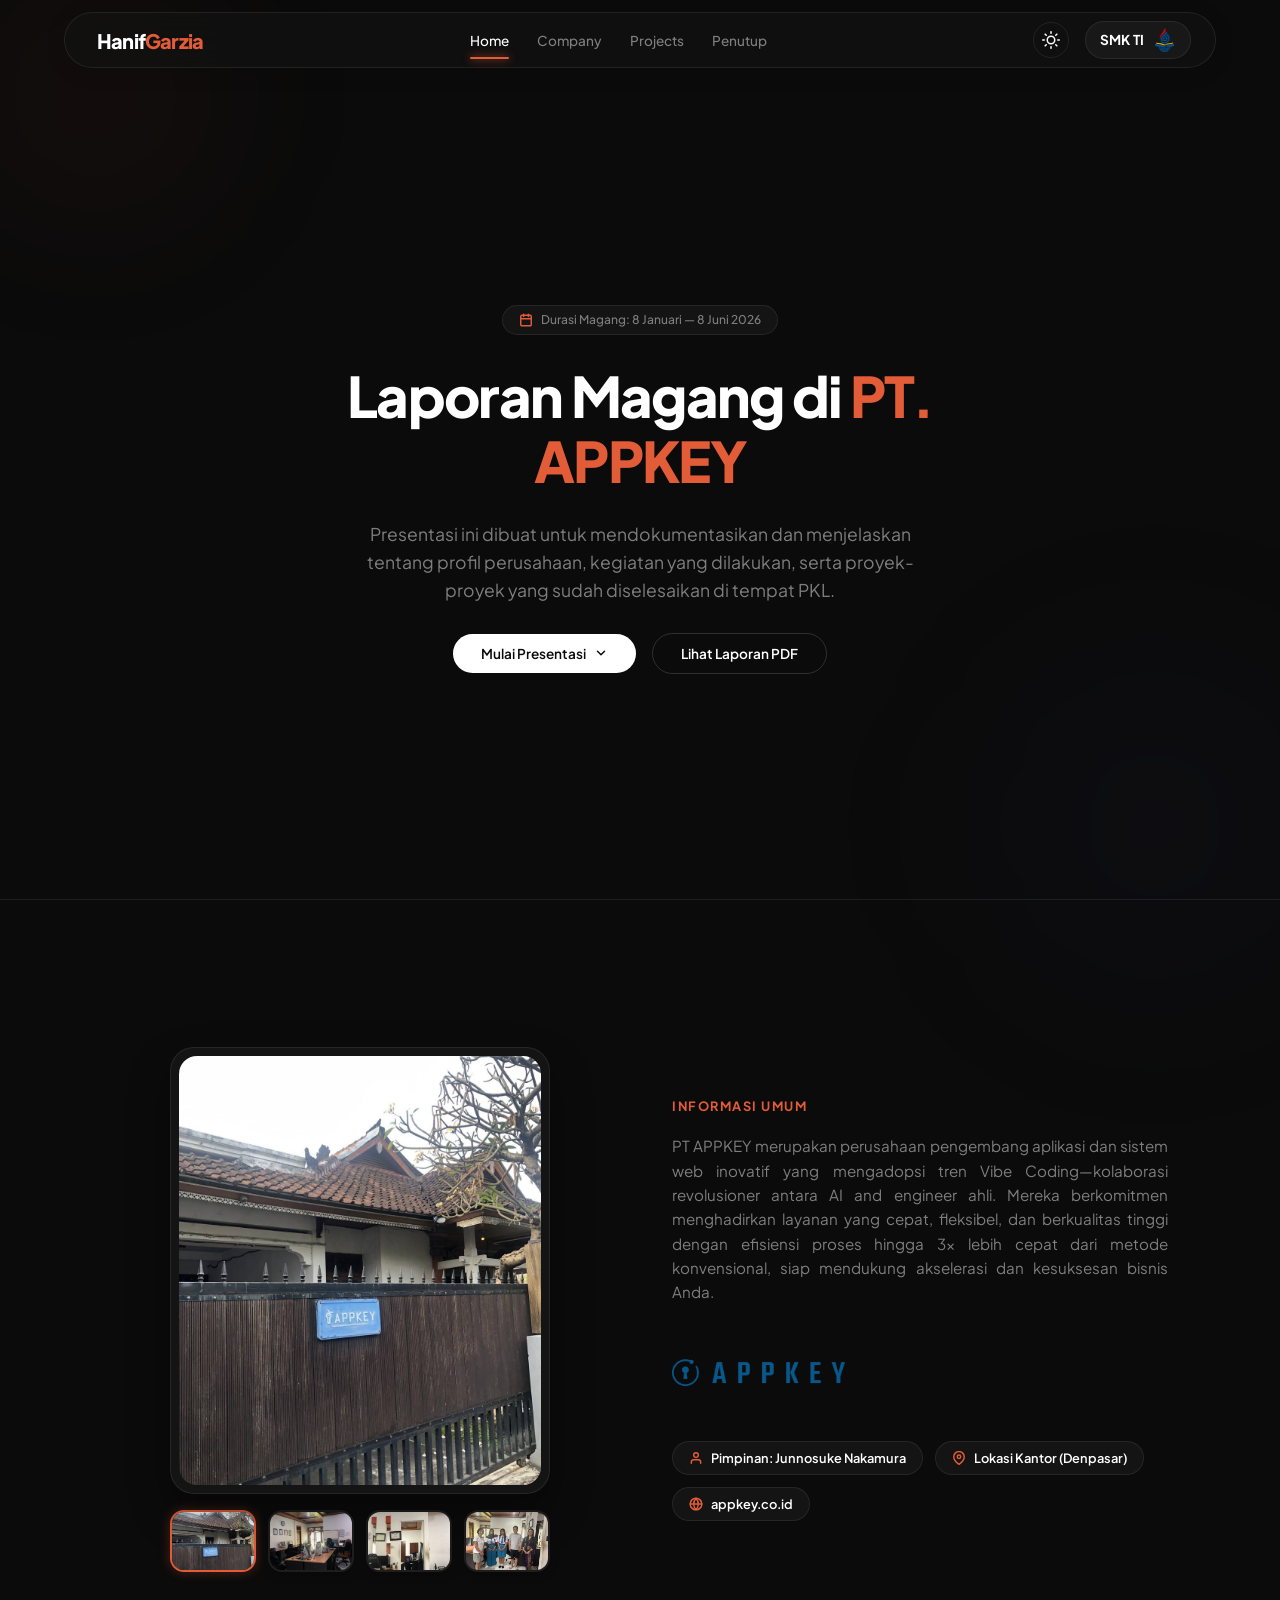
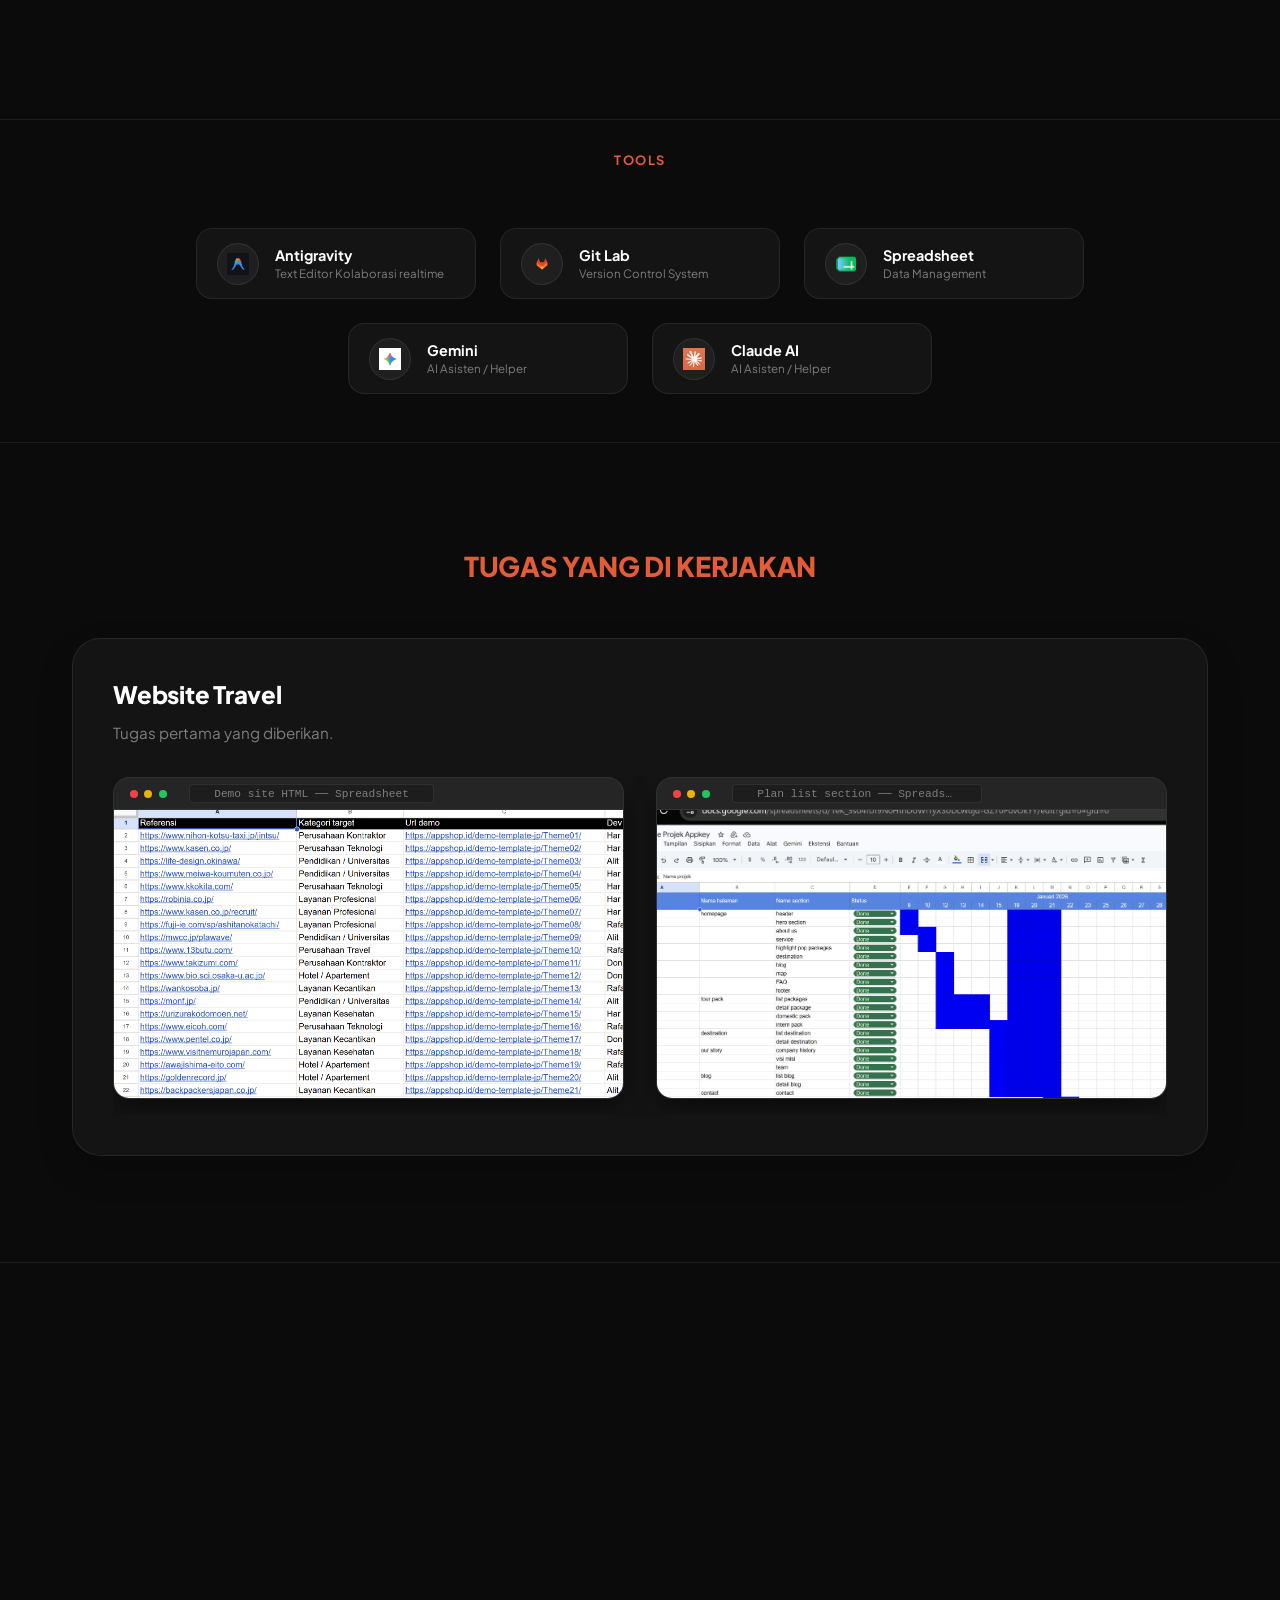
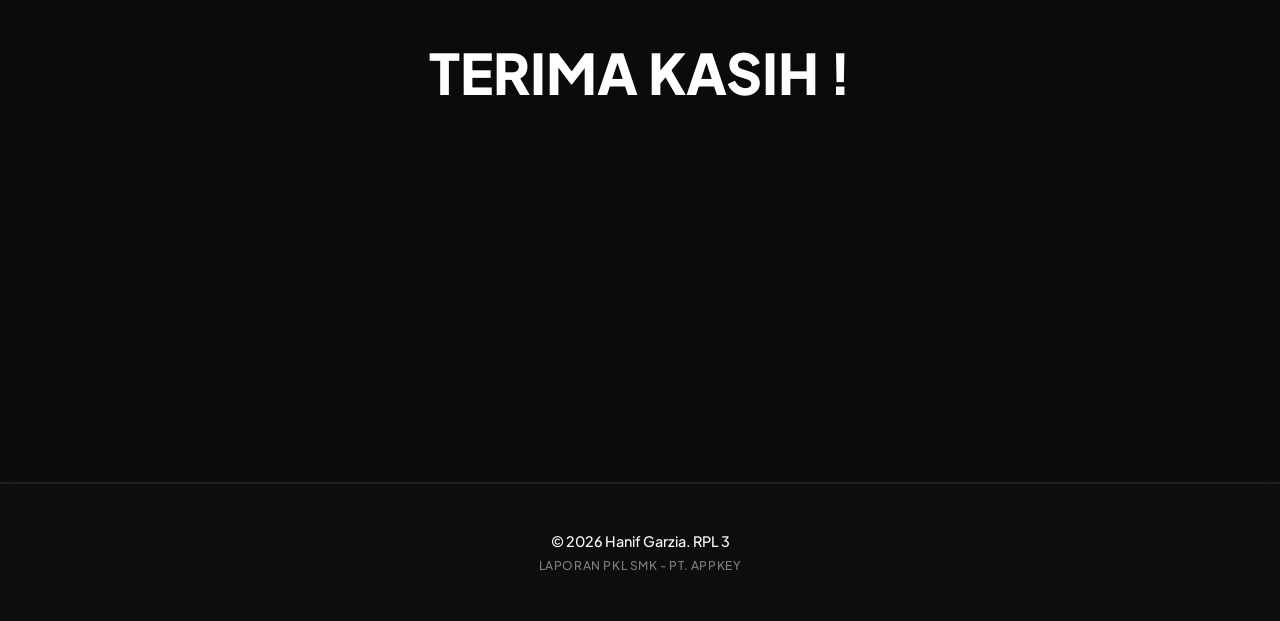
==== commit 73d03871: "new update" ====
--- a/index.html
+++ b/index.html
@@ -22,9 +22,10 @@
                 <span class="logo-white">Hanif</span><span class="logo-orange">Garzia</span>
             </a>
             <nav>
+                <a href="#beranda" class="nav-link active">Home</a>
                 <a href="#company" class="nav-link">Company</a>
-                <a href="projects.html" class="nav-link">Projects</a>
-                <a href="penutup.html" class="nav-link">Penutup</a>
+                <a href="#projects" class="nav-link">Projects</a>
+                <a href="#penutup" class="nav-link">Penutup</a>
             </nav>
             <div class="header-right">
                 <button class="theme-toggle" aria-label="Toggle Theme">
@@ -64,53 +65,37 @@
     </header>
 
     <!-- ==================== HERO SECTION ==================== -->
-    <main id="beranda" class="hero">
-        <div class="section-container">
-            <!-- Left Info Panel -->
-            <div class="hero-content">
-                <h1>Presentasi Laporan<br>Magang di <span>PT. APPKEY</span></h1>
-                <p class="subtitle">
-                    Presentasi ini dibuat untuk mendokumentasikan dan menjelaskan tentang profil perusahaan, kegiatan
-                    yang dilakukan, serta proyek-proyek yang sudah diselesaikan di tempat PKL.
-                </p>
-
-                <!-- Action Button Group -->
-                <div class="btn-group">
-                    <a href="#company" class="btn btn-primary">
-                        Mulai Presentasi
-                        <svg width="14" height="14" viewBox="0 0 24 24" fill="none" stroke="currentColor"
-                            stroke-width="2.5" stroke-linecap="round" stroke-linejoin="round">
-                            <path d="M6 9l6 6 6-6" />
-                        </svg>
-                    </a>
-                    <a href="#" class="btn btn-secondary">
-                        Lihat Laporan PDF
-                    </a>
-                </div>
-
-                <!-- Duration Badge -->
-                <div class="duration-badge">
-                    <!-- Calendar Icon SVG -->
-                    <svg width="15" height="15" viewBox="0 0 24 24" fill="none" stroke="currentColor" stroke-width="2"
-                        stroke-linecap="round" stroke-linejoin="round">
-                        <rect x="3" y="4" width="18" height="18" rx="2" ry="2"></rect>
-                        <line x1="16" y1="2" x2="16" y2="6"></line>
-                        <line x1="8" y1="2" x2="8" y2="6"></line>
-                        <line x1="3" y1="10" x2="21" y2="10"></line>
+    <main id="beranda" class="hero hero-centered">
+        <div class="hero-inner-content">
+            <div class="duration-badge">
+                <svg width="14" height="14" viewBox="0 0 24 24" fill="none" stroke="currentColor" stroke-width="2.5"
+                    stroke-linecap="round" stroke-linejoin="round">
+                    <rect x="3" y="4" width="18" height="18" rx="2" ry="2"></rect>
+                    <line x1="16" y1="2" x2="16" y2="6"></line>
+                    <line x1="8" y1="2" x2="8" y2="6"></line>
+                    <line x1="3" y1="10" x2="21" y2="10"></line>
+                </svg>
+                <span>Durasi Magang: 8 Januari — 8 Juni 2026</span>
+            </div>
+
+            <h1>Laporan Magang di <span>PT. APPKEY</span></h1>
+            
+            <p class="subtitle">
+                Presentasi ini dibuat untuk mendokumentasikan dan menjelaskan tentang profil perusahaan, kegiatan
+                yang dilakukan, serta proyek-proyek yang sudah diselesaikan di tempat PKL.
+            </p>
+
+            <div class="btn-group">
+                <a href="#company" class="btn btn-primary">
+                    Mulai Presentasi
+                    <svg width="14" height="14" viewBox="0 0 24 24" fill="none" stroke="currentColor"
+                        stroke-width="2.5" stroke-linecap="round" stroke-linejoin="round">
+                        <path d="M6 9l6 6 6-6" />
                     </svg>
-                    <span>Durasi Magang: 8 Januari — 8 Juni 2026</span>
-                </div>
-            </div>
-
-            <!-- Right Profile Image Panel -->
-            <div class="profile-area">
-                <div class="profile-card">
-                    <div class="profile-img-container">
-                        <!-- Silakan masukkan url/path gambar Anda di src="path_ke_gambar.jpg" nanti -->
-                        <img src="img/profil.jpg" alt="Cover Laporan Magang" class="profile-img">
-                    </div>
-                    <div class="floating-tag">Web Dev.</div>
-                </div>
+                </a>
+                <a href="#" class="btn btn-secondary">
+                    Lihat Laporan PDF
+                </a>
             </div>
         </div>
     </main>
@@ -136,9 +121,6 @@
                         <img src="img/company3.jpg" alt="PT. APPKEY Team Meeting" class="thumb-img">
                     </div>
                     <div class="thumb-card">
-                        <img src="img/company4.jpg" alt="PT. APPKEY Team Meeting" class="thumb-img">
-                    </div>
-                    <div class="thumb-card">
                         <img src="img/company5.jpg" alt="PT. APPKEY Team Meeting" class="thumb-img">
                     </div>
                 </div>
@@ -148,7 +130,7 @@
             <div class="section-content">
                 <div class="section-tag">Informasi Umum</div>
                 <p class="section-desc">
-                    PT APPKEY merupakan perusahaan pengembang aplikasi dan sistem web inovatif yang mengadopsi tren Vibe Coding—kolaborasi revolusioner antara AI dan engineer ahli. Mereka berkomitmen menghadirkan layanan yang cepat, fleksibel, 
+                    PT APPKEY merupakan perusahaan pengembang aplikasi dan sistem web inovatif yang mengadopsi tren Vibe Coding—kolaborasi revolusioner antara AI and engineer ahli. Mereka berkomitmen menghadirkan layanan yang cepat, fleksibel, 
                     dan berkualitas tinggi dengan efisiensi proses hingga 3x lebih cepat dari metode konvensional, siap mendukung akselerasi dan kesuksesan bisnis Anda.
                 </p>
 
@@ -192,7 +174,167 @@
         </div>
     </section>
 
-
+    <!-- ==================== PROJECTS SECTION ==================== -->
+    <section id="projects" class="page-section">
+        <div class="section-container">
+            <!-- Header Row -->
+            <div class="tools-header">
+                <div class="section-tag">Tools</div>
+            </div>
+
+            <!-- Cards Row -->
+            <div class="tools-grid">
+                <!-- Card 1: Antigravity -->
+                <div class="tool-card">
+                    <div class="tool-logo-container">
+                        <img src="img/antigravity.png" alt="Antigravity" class="tool-logo">
+                    </div>
+                    <div class="tool-meta">
+                        <h4 class="tool-name">Antigravity</h4>
+                        <span class="tool-category">Text Editor Kolaborasi realtime</span>
+                    </div>
+                </div>
+
+                <!-- Card 2: Git & GitHub -->
+                <div class="tool-card">
+                    <div class="tool-logo-container">
+                        <img src="img/Gitlab.png" alt="Git & GitHub" class="tool-logo">
+                    </div>
+                    <div class="tool-meta">
+                        <h4 class="tool-name">Git Lab</h4>
+                        <span class="tool-category">Version Control System</span>
+                    </div>
+                </div>
+
+                <!-- Card 3: Spread -->
+                <div class="tool-card">
+                    <div class="tool-logo-container">
+                        <img src="img/spread.png" alt="Figma" class="tool-logo">
+                    </div>
+                    <div class="tool-meta">
+                        <h4 class="tool-name">Spreadsheet</h4>
+                        <span class="tool-category">Data Management</span>
+                    </div>
+                </div>
+
+                 <!-- Card 4: Gemini -->
+                <div class="tool-card">
+                    <div class="tool-logo-container">
+                        <img src="img/gemini.png" alt="Figma" class="tool-logo">
+                    </div>
+                    <div class="tool-meta">
+                        <h4 class="tool-name">Gemini</h4>
+                        <span class="tool-category"> AI Asisten / Helper</span>
+                    </div>
+                </div>
+
+                 <!-- Card 5: Claude -->
+                <div class="tool-card">
+                    <div class="tool-logo-container">
+                        <img src="img/claude.png" alt="Figma" class="tool-logo">
+                    </div>
+                    <div class="tool-meta">
+                        <h4 class="tool-name">Claude AI</h4>
+                        <span class="tool-category"> AI Asisten / Helper</span>
+                    </div>
+                </div>
+            </div>
+        </div>
+    </section>
+
+    <!-- ==================== WORK PROJECTS SECTION ==================== -->
+    <section id="work-projects" class="page-section">
+        <div class="section-container project-list-container">
+            <!-- Centered Section Title -->
+            <div class="project-list-header">
+                <h2 class="project-section-title"><span>Tugas Yang Di Kerjakan</span></h2>
+            </div>
+
+            <!-- Projects Grid/List -->
+            <div class="project-items-wrapper">
+                <!-- Project 1 -->
+                <div class="project-item-card">
+                    <div class="project-item-meta">
+                        <h3 class="project-item-title">Website Travel</h3>
+                        <p class="project-item-desc">
+                            Tugas pertama yang diberikan.
+                        </p>
+                    </div>
+                    <!-- Project Screenshots Row with Browser Mock -->
+                    <div class="project-item-screens">
+                        <div class="browser-mockup">
+                            <div class="browser-header">
+                                <span class="dot red"></span>
+                                <span class="dot yellow"></span>
+                                <span class="dot green"></span>
+                                <div class="browser-address"><a href="https://docs.google.com/spreadsheets/d/1HDB2GP63CqRuZc7X4kpqC7I1zT0w8_lmHjeU-SzDP34/edit?gid=0#gid=0" target="_blank">Demo site HTML ── Spreadsheet</a></div>
+                            </div>
+                            <div class="browser-body">
+                                <img src="img/p1/trav1.png" alt="Tugas Web Trav 1" class="project-img">
+                            </div>
+                        </div>
+
+                        <div class="browser-mockup">
+                            <div class="browser-header">
+                                <span class="dot red"></span>
+                                <span class="dot yellow"></span>
+                                <span class="dot green"></span>
+                                <div class="browser-address"><a href="https://docs.google.com/spreadsheets/d/1eK_3so4fUf9N0HtnDoWl1yXSoDLWdjd-GZ70PuvOkYY/edit?gid=0#gid=0" target="_blank">Plan list section ── Spreadsheet</a></div>
+                            </div>
+                            <div class="browser-body">
+                                <img src="img/p1/trav2.png" alt="Tugas Web Trav 2" class="project-img">
+                            </div>
+                        </div>
+
+                        <div class="browser-mockup">
+                            <div class="browser-header">
+                                <span class="dot red"></span>
+                                <span class="dot yellow"></span>
+                                <span class="dot green"></span>
+                                <div class="browser-address">Open task Antigravity</div>
+                            </div>
+                            <div class="browser-body">
+                                <img src="img/p1/trav3.png" alt="Tugas Web Trav 3" class="project-img">
+                            </div>
+                        </div>
+
+                        <div class="browser-mockup">
+                            <div class="browser-header">
+                                <span class="dot red"></span>
+                                <span class="dot yellow"></span>
+                                <span class="dot green"></span>
+                                <div class="browser-address"><a href="file:///C:/Users/ASUS/Documents/smk/rabbtravel/index.html">web Travel ── Beranda</a></div>
+                            </div>
+                            <div class="browser-body">
+                                <img src="img/p1/trav4.png" alt="Tugas Web Trav 4" class="project-img">
+                            </div>
+                        </div>
+
+                        <div class="browser-mockup">
+                            <div class="browser-header">
+                                <span class="dot red"></span>
+                                <span class="dot yellow"></span>
+                                <span class="dot green"></span>
+                                <div class="browser-address">web Travel ── Pop up reservasi</div>
+                            </div>
+                            <div class="browser-body">
+                                <img src="img/p1/trav5.png" alt="Tugas Web Trav 5" class="project-img">
+                            </div>
+                        </div>
+                    </div>
+                </div>
+            </div>
+        </div>
+    </section>
+
+    <!-- ==================== PENUTUP SECTION ==================== -->
+    <section id="penutup" class="page-section" style="display: flex; align-items: center; justify-content: center; min-height: calc(100vh - 80px);">
+        <div class="section-container" style="display: flex; flex-direction: column; align-items: center; justify-content: center; text-align: center; gap: 1.5rem;">
+            <h1 class="thank-you-title">
+                Terima   Kasih !
+            </h1>
+        </div>
+    </section>
 
     <!-- ==================== FOOTER SECTION ==================== -->
     <footer>
@@ -201,8 +343,6 @@
             <p class="footer-sub">Laporan PKL SMK - PT. APPKEY</p>
         </div>
     </footer>
-
     <script src="script.js"></script>
 </body>
-
 </html>
--- a/style.css
+++ b/style.css
@@ -86,12 +86,17 @@
     width: 100%;
     height: 80px;
     z-index: 1000;
-    background-color: var(--bg-color);
-    border-bottom: 1px solid var(--card-border);
+    background-color: transparent;
+    border-bottom: none;
     display: flex;
     justify-content: center;
     align-items: center;
-    transition: var(--transition);
+    transition: height 0.6s cubic-bezier(0.16, 1, 0.3, 1);
+    will-change: height;
+}
+
+header.scrolled {
+    height: 70px;
 }
 
 .header-inner {
@@ -108,11 +113,27 @@
     border: 1px solid var(--card-border);
     border-radius: 100px;
     box-shadow: 0 4px 20px rgba(0, 0, 0, 0.15);
-    transition: var(--transition);
+    transition: height 0.6s cubic-bezier(0.16, 1, 0.3, 1),
+                width 0.6s cubic-bezier(0.16, 1, 0.3, 1),
+                background-color 0.6s cubic-bezier(0.16, 1, 0.3, 1),
+                box-shadow 0.6s cubic-bezier(0.16, 1, 0.3, 1);
+    will-change: height, width, background-color, box-shadow;
 }
 
 body.light-mode .header-inner {
     box-shadow: 0 12px 40px rgba(15, 23, 42, 0.08);
+}
+
+header.scrolled .header-inner {
+    height: 48px;
+    width: 85%;
+    background-color: rgba(18, 18, 18, 0.85);
+    box-shadow: 0 10px 30px rgba(0, 0, 0, 0.25);
+}
+
+body.light-mode header.scrolled .header-inner {
+    background-color: rgba(255, 255, 255, 0.9);
+    box-shadow: 0 10px 30px rgba(15, 23, 42, 0.12);
 }
 
 .logo-area {
@@ -164,15 +185,16 @@
     height: 2px;
     border-radius: 2px;
     background-color: var(--accent-orange);
-    box-shadow: 0 0 6px var(--accent-orange);
+    box-shadow: 0 0 8px var(--accent-orange);
     transform: scaleX(0);
-    transform-origin: center;
-    transition: transform 0.3s cubic-bezier(0.4, 0, 0.2, 1);
+    transform-origin: left;
+    transition: transform 0.45s cubic-bezier(0.16, 1, 0.3, 1);
 }
 
 .nav-link:hover::after,
 .nav-link.active::after {
     transform: scaleX(1);
+    transform-origin: left;
 }
 
 .header-right {
@@ -391,70 +413,55 @@
     }
 }
 
-.hero-content {
+.hero-centered {
+    text-align: center;
+    padding: 4rem 2rem;
+    box-sizing: border-box;
+}
+
+.hero-inner-content {
+    max-width: 800px;
+    margin: 0 auto;
     display: flex;
     flex-direction: column;
-    align-items: flex-start;
-}
-
-@media (max-width: 968px) {
-    .hero-content {
-        align-items: center;
-    }
-}
-
-.tag-label {
-    color: var(--accent-orange);
-    font-size: 0.8rem;
-    font-weight: 700;
-    letter-spacing: 0.12em;
-    margin-bottom: 1.5rem;
-    text-transform: uppercase;
-}
-
-h1 {
-    font-size: 2.85rem;
+    align-items: center;
+    justify-content: center;
+    gap: 1.75rem;
+}
+
+.hero-centered h1 {
+    font-size: 3.5rem;
     font-weight: 800;
     line-height: 1.15;
     letter-spacing: -0.03em;
     color: var(--text-white);
-    margin-bottom: 1.25rem;
-}
-
-@media (max-width: 640px) {
-    h1 {
-        font-size: 2.2rem;
-    }
-
-    .btn-group {
-        flex-direction: column;
-        width: 100%;
-        gap: 0.75rem;
-        margin-bottom: 2rem;
-    }
-
-    .btn-group .btn {
-        width: 100%;
-        justify-content: center;
-    }
-
-    .section-container,
-    .container {
-        padding: 0 1.25rem;
-    }
-}
-
-h1 span {
-    color: var(--accent-orange);
-}
-
-.subtitle {
-    font-size: 0.95rem;
-    line-height: 1.55;
+    margin-bottom: 0;
+}
+
+.hero-centered .subtitle {
+    font-size: 1.1rem;
+    line-height: 1.6;
     color: var(--text-muted);
-    margin-bottom: 2rem;
-    max-width: 520px;
-    text-align: left;
+    margin-bottom: 0;
+    max-width: 600px;
+    text-align: center;
+}
+
+.hero-centered .btn-group {
+    margin-bottom: 0;
+}
+
+.hero-centered .duration-badge {
+    margin-top: 0;
+}
+
+@media (max-width: 768px) {
+    .hero-centered h1 {
+        font-size: 2.75rem;
+    }
+    .hero-centered .subtitle {
+        font-size: 1rem;
+    }
 }
 
 @media (max-width: 968px) {
@@ -526,13 +533,13 @@
 .duration-badge {
     display: inline-flex;
     align-items: center;
-    gap: 0.6rem;
+    gap: 0.5rem;
     background-color: var(--card-bg);
     border: 1px solid var(--card-border);
-    padding: 0.65rem 1.25rem;
+    padding: 0.45rem 1rem;
     border-radius: 100px;
     color: var(--text-muted);
-    font-size: 0.85rem;
+    font-size: 0.75rem;
     font-weight: 500;
     transition: background-color 0.3s ease, border-color 0.3s ease;
     margin-top: 1rem;
@@ -719,7 +726,7 @@
 .main-media-card {
     position: relative;
     width: 100%;
-    aspect-ratio: 1.35;
+    aspect-ratio: 0.85;
     background: var(--card-bg);
     border: 1px solid var(--card-border);
     border-radius: 24px;
@@ -734,11 +741,21 @@
     box-shadow: 0 30px 50px rgba(226, 92, 56, 0.08);
 }
 
+.media-img-container {
+    width: 100%;
+    height: 100%;
+    position: relative;
+    overflow: hidden;
+    border-radius: 18px;
+}
+
 .main-media-img {
+    position: absolute;
+    top: 0;
+    left: 0;
     width: 100%;
     height: 100%;
     object-fit: cover;
-    border-radius: 18px;
     display: block;
     transition: opacity 0.2s ease-in-out;
 }
@@ -1038,24 +1055,38 @@
 
 /* Apply Reveal Animation with Staggered Delays */
 
-.hero-content h1 {
+header nav a {
     opacity: 0;
-    animation: fadeInUp 0.8s cubic-bezier(0.16, 1, 0.3, 1) 0.12s forwards;
-}
-
-.hero-content .subtitle {
+    animation: fadeInUp 0.6s cubic-bezier(0.16, 1, 0.3, 1) forwards;
+}
+
+header nav a:nth-child(1) { animation-delay: 0.1s; }
+header nav a:nth-child(2) { animation-delay: 0.2s; }
+header nav a:nth-child(3) { animation-delay: 0.3s; }
+header nav a:nth-child(4) { animation-delay: 0.4s; }
+
+h1 span {
+    color: var(--accent-orange);
+}
+
+.hero-inner-content h1 {
     opacity: 0;
-    animation: fadeInUp 0.8s cubic-bezier(0.16, 1, 0.3, 1) 0.22s forwards;
-}
-
-.hero-content .btn-group {
+    animation: fadeInUp 0.8s cubic-bezier(0.16, 1, 0.3, 1) 0.2s forwards;
+}
+
+.hero-inner-content .subtitle {
     opacity: 0;
-    animation: fadeInUp 0.8s cubic-bezier(0.16, 1, 0.3, 1) 0.32s forwards;
-}
-
-.hero-content .duration-badge {
+    animation: fadeInUp 0.8s cubic-bezier(0.16, 1, 0.3, 1) 0.3s forwards;
+}
+
+.hero-inner-content .btn-group {
     opacity: 0;
-    animation: fadeInUp 0.8s cubic-bezier(0.16, 1, 0.3, 1) 0.42s forwards;
+    animation: fadeInUp 0.8s cubic-bezier(0.16, 1, 0.3, 1) 0.4s forwards;
+}
+
+.hero-inner-content .duration-badge {
+    opacity: 0;
+    animation: fadeInUp 0.8s cubic-bezier(0.16, 1, 0.3, 1) 0.1s forwards;
 }
 
 .profile-card {
@@ -1262,35 +1293,40 @@
     animation: pageFadeIn 0.6s cubic-bezier(0.16, 1, 0.3, 1) forwards;
 }
 
-/* Staggered load for Projects Page elements */
-.tools-header {
+/* Reveal transitions for consolidated sections */
+#projects .tools-header,
+#projects .tool-card,
+#work-projects .project-list-header,
+#work-projects .project-item-card,
+#penutup h1 {
     opacity: 0;
-    animation: fadeInUp 0.8s cubic-bezier(0.16, 1, 0.3, 1) 0.1s forwards;
-}
-
-.tools-grid .tool-card:nth-child(1) {
-    opacity: 0;
-    animation: fadeInUp 0.8s cubic-bezier(0.16, 1, 0.3, 1) 0.2s forwards;
-}
-
-.tools-grid .tool-card:nth-child(2) {
-    opacity: 0;
-    animation: fadeInUp 0.8s cubic-bezier(0.16, 1, 0.3, 1) 0.3s forwards;
-}
-
-.tools-grid .tool-card:nth-child(3) {
-    opacity: 0;
-    animation: fadeInUp 0.8s cubic-bezier(0.16, 1, 0.3, 1) 0.4s forwards;
-}
-
-.tools-grid .tool-card:nth-child(4) {
-    opacity: 0;
-    animation: fadeInUp 0.8s cubic-bezier(0.16, 1, 0.3, 1) 0.5s forwards;
-}
-
-.tools-grid .tool-card:nth-child(5) {
-    opacity: 0;
-    animation: fadeInUp 0.8s cubic-bezier(0.16, 1, 0.3, 1) 0.6s forwards;
+    transform: translateY(30px);
+    will-change: transform, opacity;
+    transition: opacity 0.8s cubic-bezier(0.16, 1, 0.3, 1), transform 0.8s cubic-bezier(0.16, 1, 0.3, 1);
+}
+
+#projects.revealed .tools-header,
+#work-projects.revealed .project-list-header,
+#penutup.revealed h1 {
+    opacity: 1;
+    transform: translateY(0);
+}
+
+#projects.revealed .tool-card,
+#work-projects.revealed .project-item-card {
+    opacity: 1;
+    transform: translateY(0);
+}
+
+/* Stagger cards reveal */
+#projects.revealed .tool-card:nth-child(1) { transition-delay: 0.1s; }
+#projects.revealed .tool-card:nth-child(2) { transition-delay: 0.2s; }
+#projects.revealed .tool-card:nth-child(3) { transition-delay: 0.3s; }
+#projects.revealed .tool-card:nth-child(4) { transition-delay: 0.4s; }
+#projects.revealed .tool-card:nth-child(5) { transition-delay: 0.5s; }
+
+#work-projects.revealed .project-item-card {
+    transition-delay: 0.1s;
 }
 
 /* ==================== 11. WORK PROJECTS SECTION ==================== */
@@ -1627,4 +1663,48 @@
 
 ::-webkit-scrollbar-thumb:hover {
     background: var(--accent-orange);
+}
+
+/* ==================== 12. MOBILE RESPONSIVENESS OPTIMIZATIONS ==================== */
+.thank-you-title {
+    font-size: 3.5rem;
+    font-weight: 800;
+    line-height: 1.1;
+    margin-bottom: 0;
+    text-transform: uppercase;
+    color: var(--text-white);
+    transition: var(--transition);
+}
+
+@media (max-width: 768px) {
+    .thank-you-title {
+        font-size: 2.75rem;
+    }
+}
+
+@media (max-width: 480px) {
+    /* Android / Portrait Mobile Devices */
+    .hero-centered h1 {
+        font-size: 2.1rem;
+        line-height: 1.25;
+    }
+    
+    .hero-centered .subtitle {
+        font-size: 0.9rem;
+        line-height: 1.5;
+        padding: 0 0.5rem;
+    }
+
+    .thank-you-title {
+        font-size: 2.2rem;
+    }
+
+    /* Adjust page-section margins and paddings for small screens */
+    .page-section {
+        padding: 2.5rem 0;
+    }
+
+    .section-container {
+        gap: 2rem;
+    }
 }
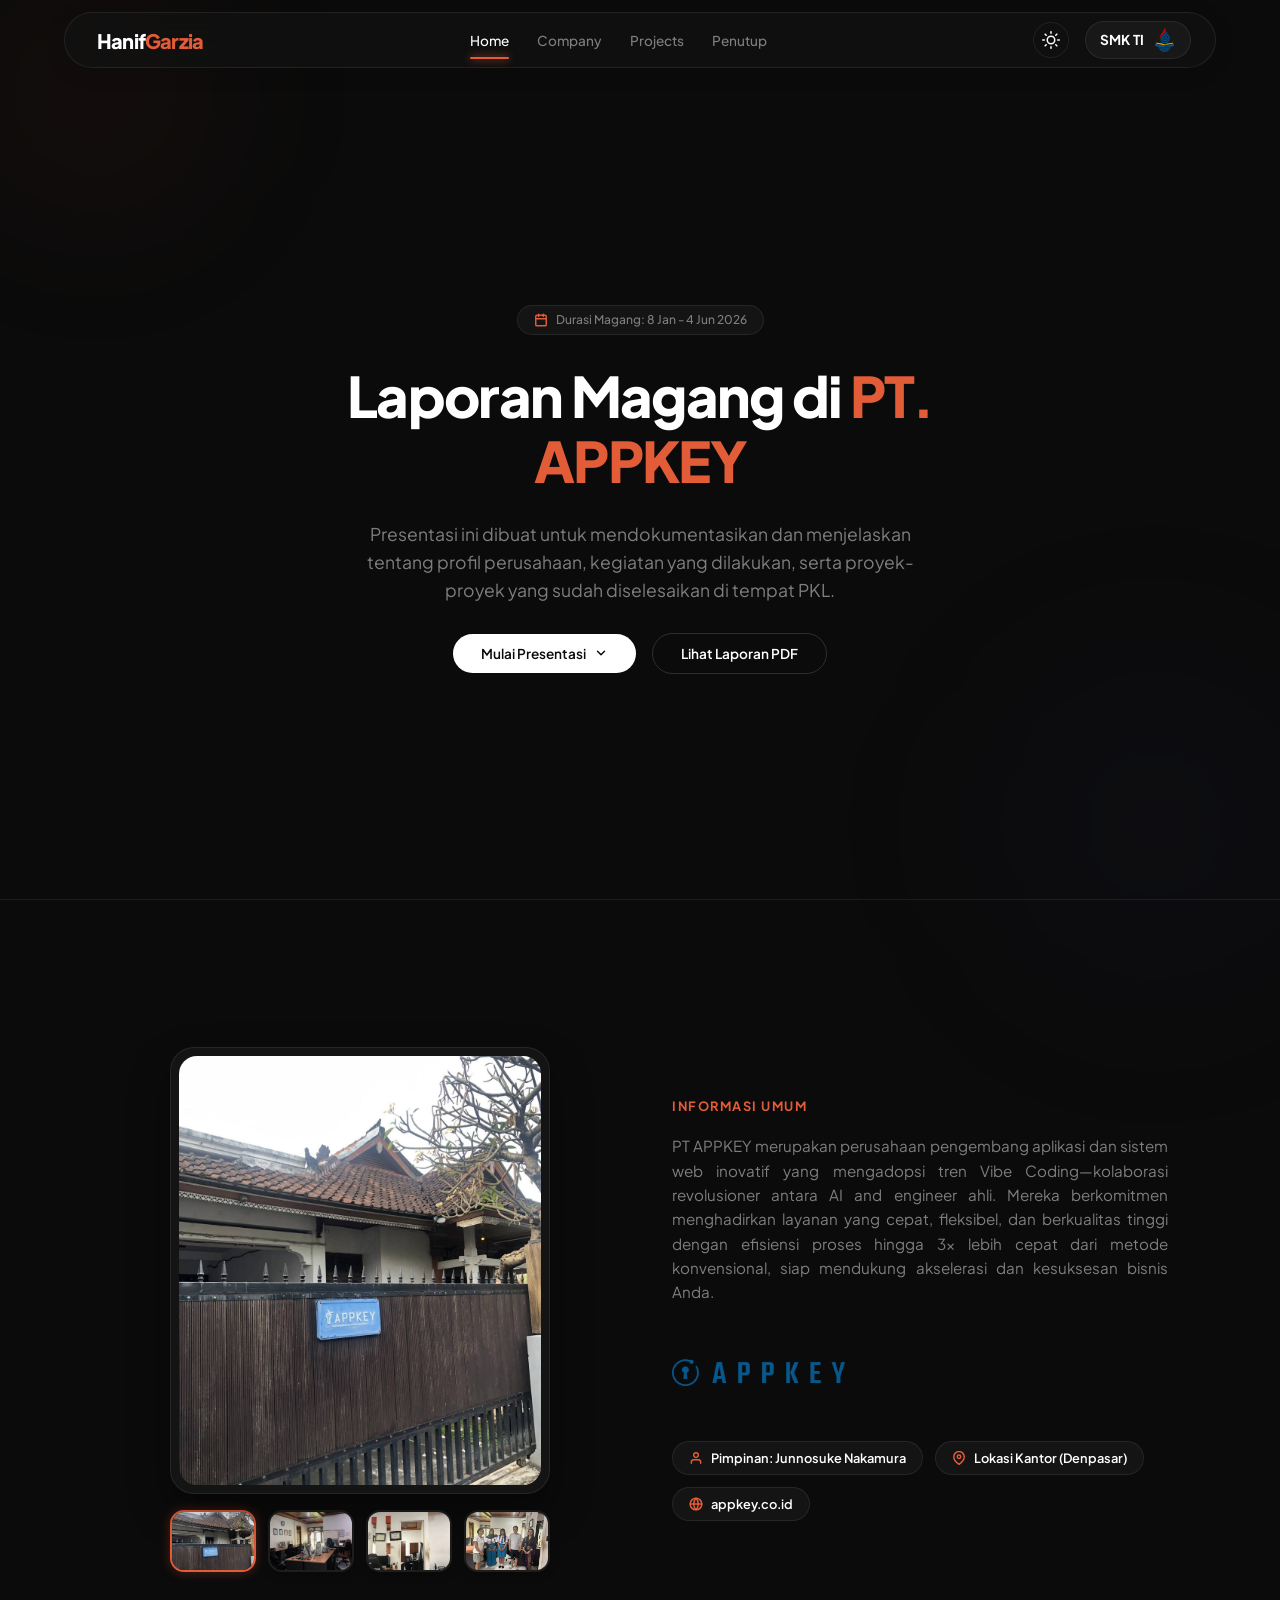
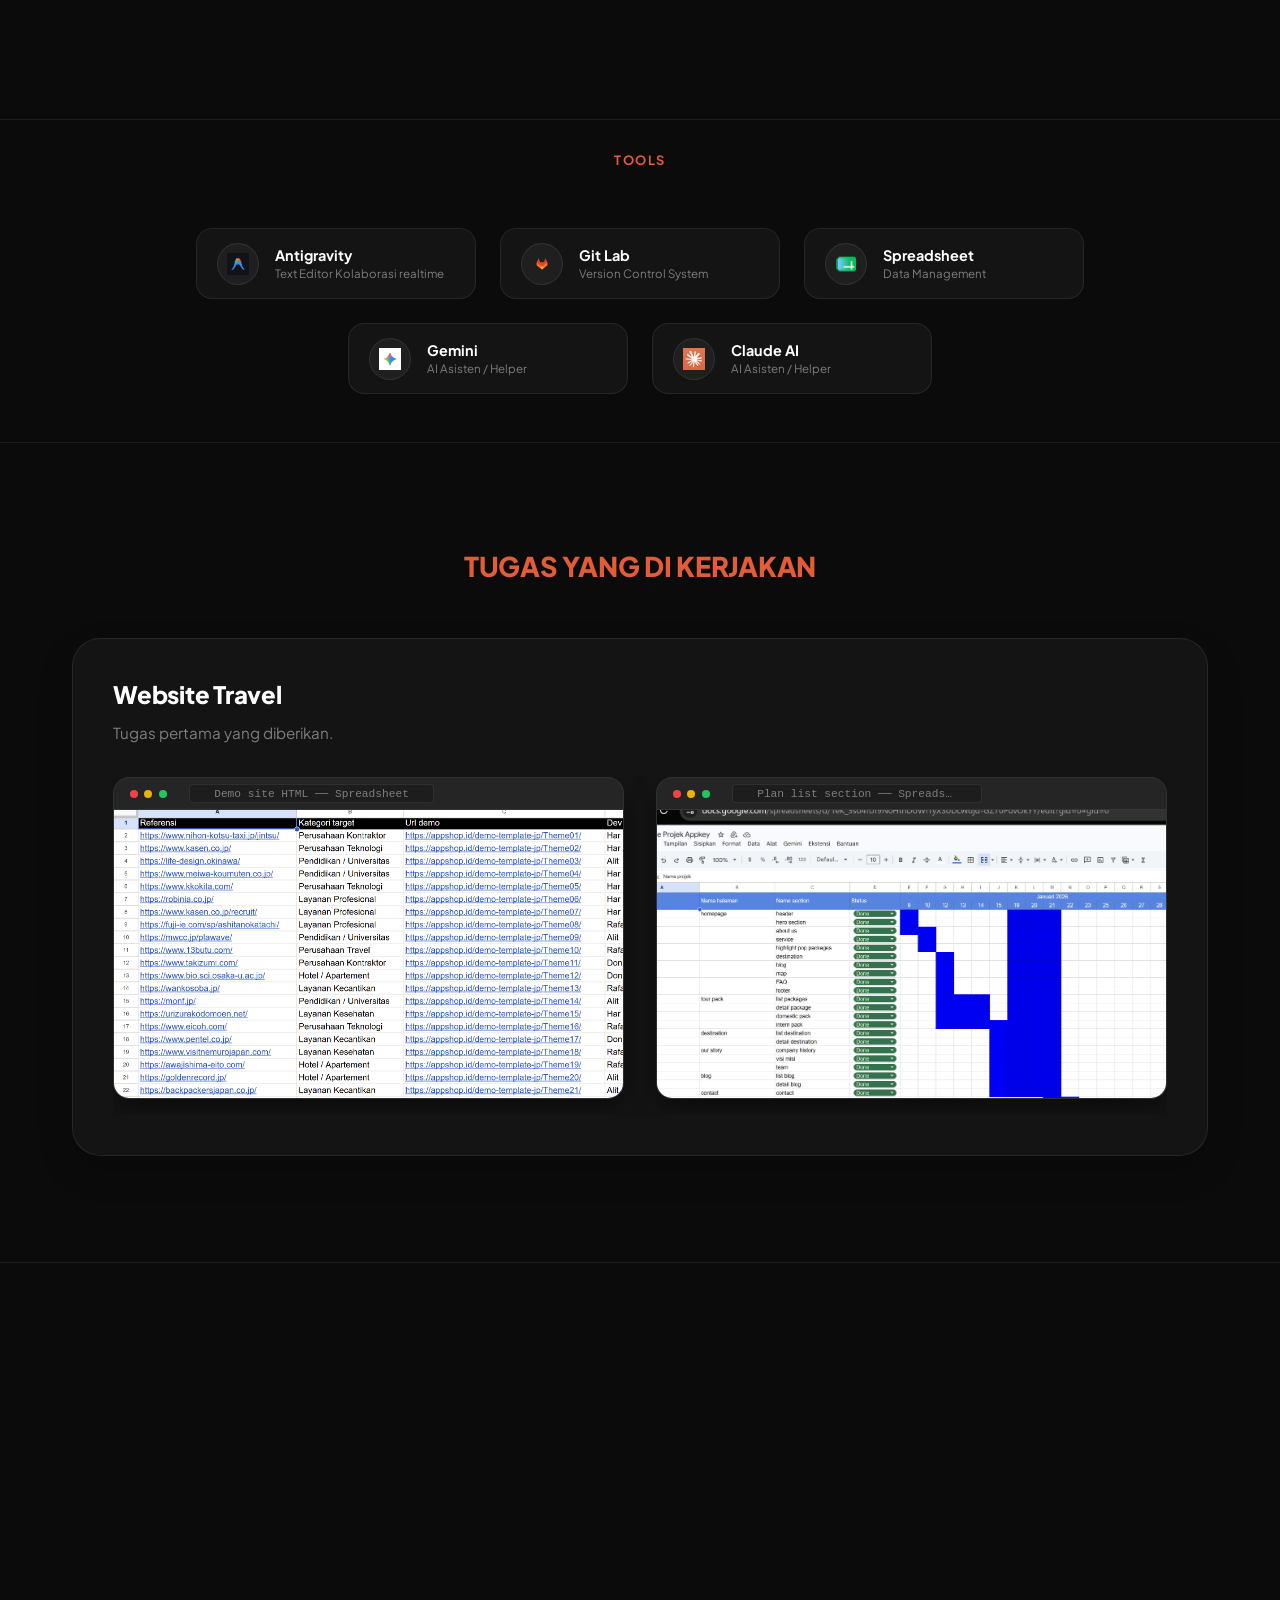
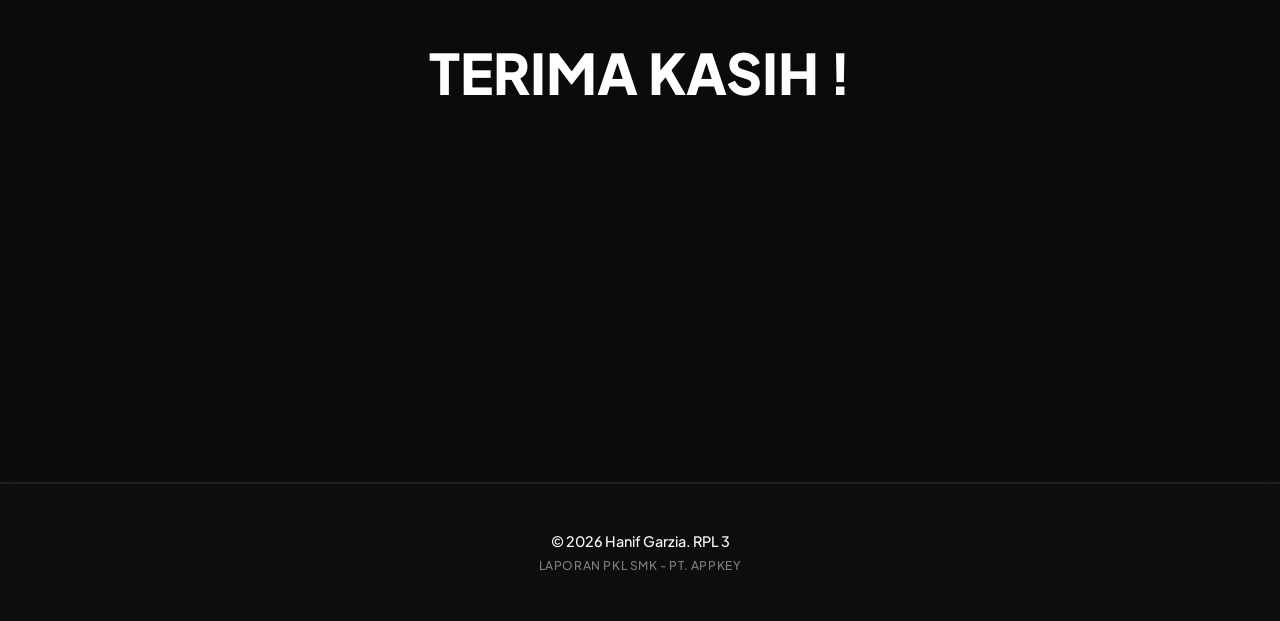
==== commit dc771cff: "vercell" ====
--- a/index.html
+++ b/index.html
@@ -75,7 +75,7 @@
                     <line x1="8" y1="2" x2="8" y2="6"></line>
                     <line x1="3" y1="10" x2="21" y2="10"></line>
                 </svg>
-                <span>Durasi Magang: 8 Januari — 8 Juni 2026</span>
+                <span>Durasi Magang: 8 Jan - 4 Jun 2026</span>
             </div>
 
             <h1>Laporan Magang di <span>PT. APPKEY</span></h1>
@@ -93,7 +93,7 @@
                         <path d="M6 9l6 6 6-6" />
                     </svg>
                 </a>
-                <a href="#" class="btn btn-secondary">
+                <a href="laporan%20fiks%20hanip.pdf" target="_blank" class="btn btn-secondary">
                     Lihat Laporan PDF
                 </a>
             </div>
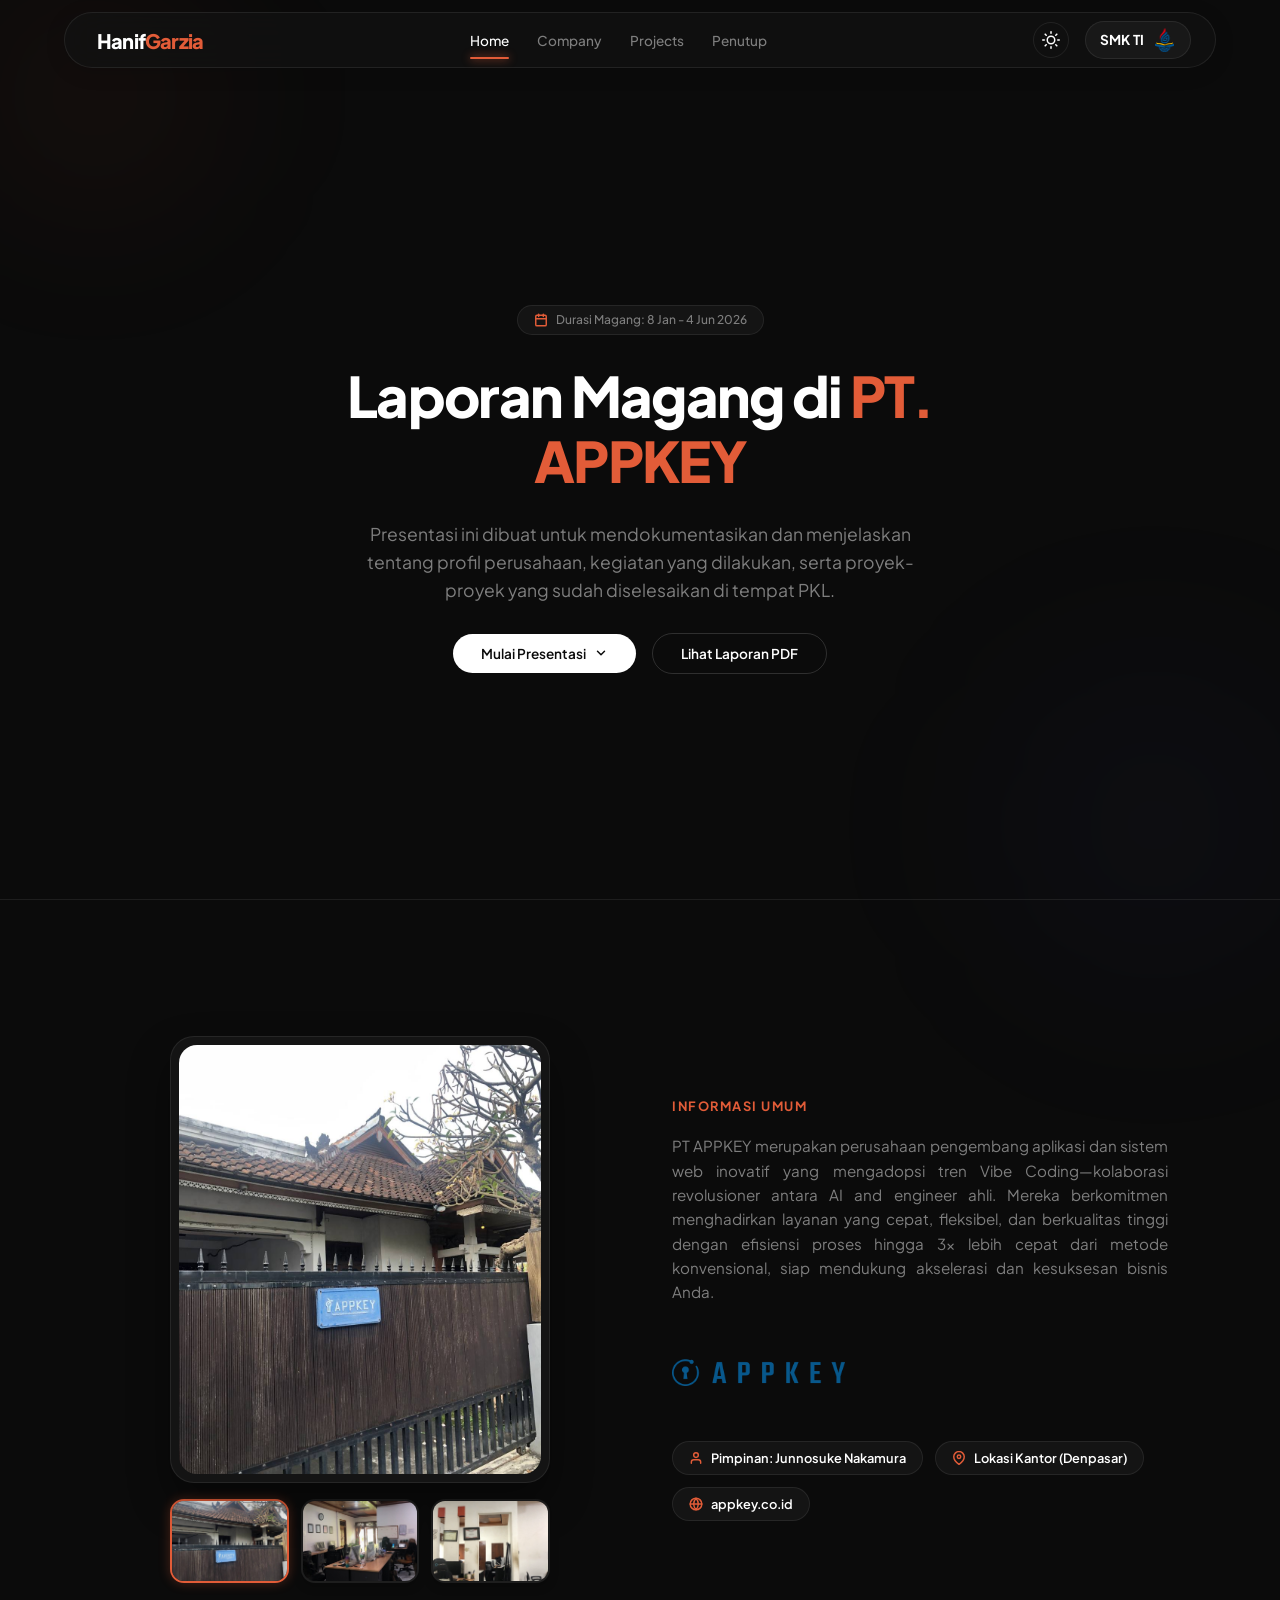
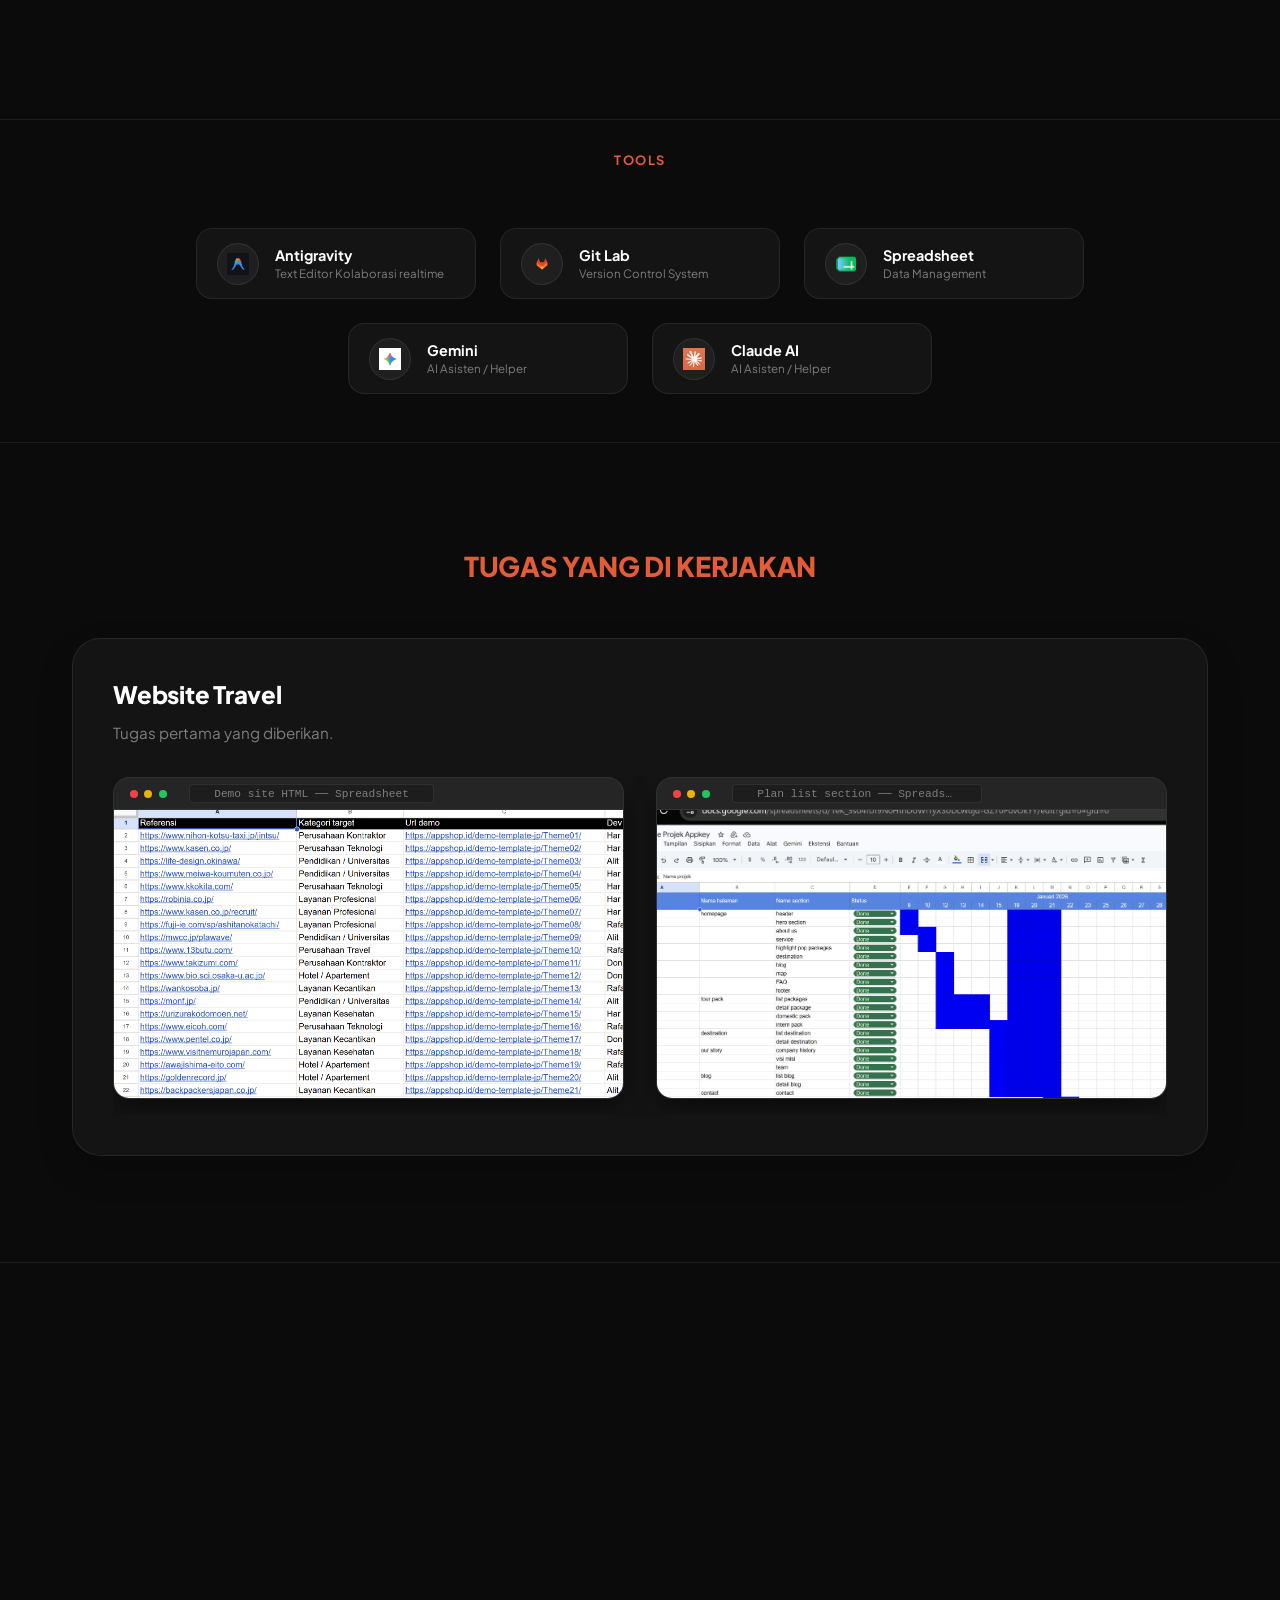
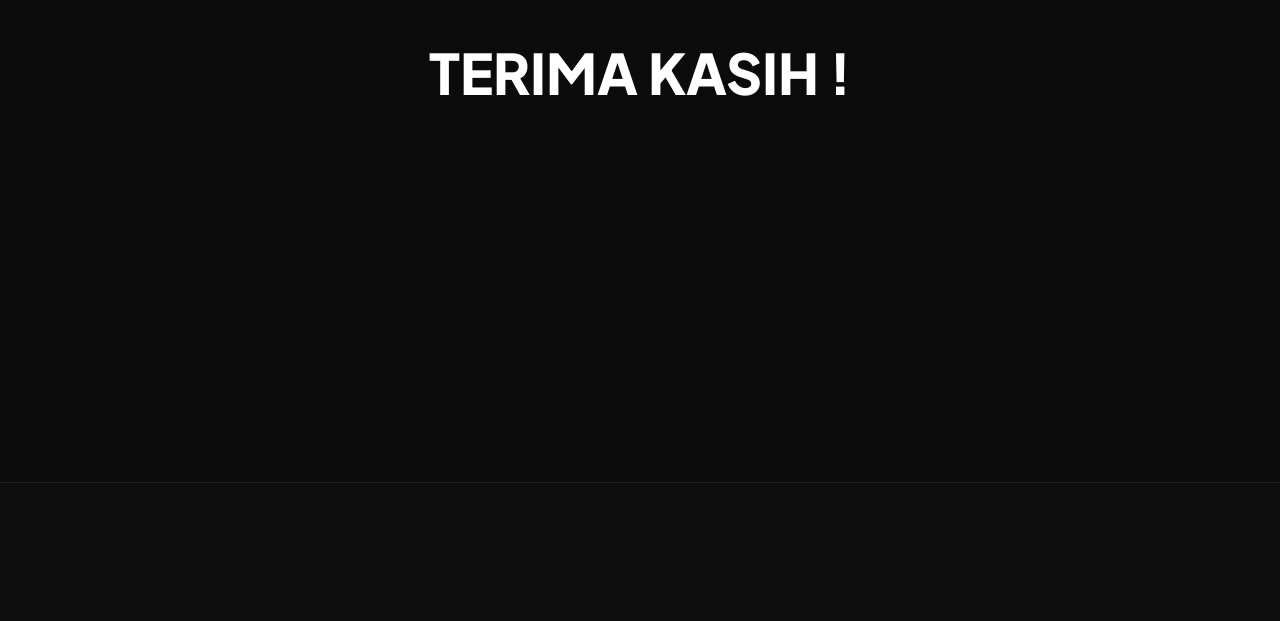
==== commit a37560b5: "style: align header width with content boundaries and move school logo to hamburger on mobile" ====
--- a/index.html
+++ b/index.html
@@ -26,6 +26,11 @@
                 <a href="#company" class="nav-link">Company</a>
                 <a href="#projects" class="nav-link">Projects</a>
                 <a href="#penutup" class="nav-link">Penutup</a>
+                <!-- Mobile school logo inside hamburger -->
+                <div class="smk-brand mobile-only-brand">
+                    <span>SMK TI</span>
+                    <img src="img/logo_ti.png" alt="Logo SMK TI" class="smk-logo">
+                </div>
             </nav>
             <div class="header-right">
                 <button class="theme-toggle" aria-label="Toggle Theme">
@@ -56,7 +61,7 @@
                         <line x1="3" y1="18" x2="21" y2="18" class="line-3"></line>
                     </svg>
                 </button>
-                <div class="smk-brand">
+                <div class="smk-brand desktop-only-brand">
                     <span>SMK TI</span>
                     <img src="img/logo_ti.png" alt="Logo SMK TI" class="smk-logo">
                 </div>
@@ -119,9 +124,6 @@
                     </div>
                     <div class="thumb-card">
                         <img src="img/company3.jpg" alt="PT. APPKEY Team Meeting" class="thumb-img">
-                    </div>
-                    <div class="thumb-card">
-                        <img src="img/company5.jpg" alt="PT. APPKEY Team Meeting" class="thumb-img">
                     </div>
                 </div>
             </div>
--- a/style.css
+++ b/style.css
@@ -1,13 +1,17 @@
 /* ==================== 1. GENERAL STYLES & VARIABLES ==================== */
 /* Google Fonts */
 @import url('https://fonts.googleapis.com/css2?family=Plus+Jakarta+Sans:wght@400;500;600;700;800&display=swap');
+
+html,
+body {
+    overflow-x: hidden;
+    width: 100%;
+}
 
 html {
     scroll-behavior: smooth;
     scroll-padding-top: 80px;
     /* Offset sticky header height */
-    overflow-x: hidden;
-    width: 100%;
 }
 
 :root {
@@ -97,6 +101,14 @@
 
 header.scrolled {
     height: 70px;
+    background-color: rgba(11, 11, 11, 0.85);
+    backdrop-filter: blur(12px);
+    -webkit-backdrop-filter: blur(12px);
+    border-bottom: 1px solid var(--card-border);
+}
+
+body.light-mode header.scrolled {
+    background-color: rgba(247, 247, 249, 0.85);
 }
 
 .header-inner {
@@ -274,6 +286,10 @@
     display: block;
 }
 
+.mobile-only-brand {
+    display: none !important;
+}
+
 /* Mobile Menu Toggle Button */
 .mobile-menu-toggle {
     display: none;
@@ -322,38 +338,50 @@
     transform: translateY(-6px) rotate(-45deg);
 }
 
+.nav-mobile-extras {
+    display: none;
+}
+
 /* Mobile responsiveness */
 @media (max-width: 850px) {
     .mobile-menu-toggle {
-        display: flex;
+        display: flex !important;
+    }
+
+    .header-inner {
+        position: relative;
+        width: calc(100% - 4rem) !important;
     }
 
     nav {
-        position: absolute;
-        top: 76px;
-        left: 50%;
-        transform: translate(-50%, -15px);
-        width: calc(100% - 32px);
-        background-color: var(--header-bg);
-        backdrop-filter: blur(24px);
-        -webkit-backdrop-filter: blur(24px);
-        border: 1px solid var(--card-border);
-        border-radius: 20px;
-        padding: 1.5rem;
-        flex-direction: column;
-        align-items: center;
-        gap: 1.25rem;
-        opacity: 0;
-        pointer-events: none;
-        box-shadow: 0 15px 35px rgba(0, 0, 0, 0.35);
-        transition: opacity 0.3s ease, transform 0.3s cubic-bezier(0.16, 1, 0.3, 1);
-        z-index: 999;
+        position: absolute !important;
+        top: calc(100% + 10px) !important;
+        left: 0 !important;
+        width: 100% !important;
+        background-color: var(--header-bg) !important;
+        backdrop-filter: blur(24px) !important;
+        -webkit-backdrop-filter: blur(24px) !important;
+        border: 1px solid var(--card-border) !important;
+        border-radius: 20px !important;
+        padding: 1.5rem !important;
+        flex-direction: column !important;
+        align-items: center !important;
+        gap: 1.25rem !important;
+        opacity: 0 !important;
+        pointer-events: none !important;
+        box-shadow: 0 15px 35px rgba(0, 0, 0, 0.35) !important;
+        transition: opacity 0.3s ease, transform 0.3s cubic-bezier(0.16, 1, 0.3, 1) !important;
+        z-index: 999 !important;
+        transform-origin: top center !important;
+        bottom: auto !important;
+        right: auto !important;
+        transform: translateY(-15px) !important;
     }
 
     nav.open {
-        opacity: 1;
-        pointer-events: auto;
-        transform: translate(-50%, 0);
+        opacity: 1 !important;
+        pointer-events: auto !important;
+        transform: translateY(0) !important;
     }
 
     .nav-link {
@@ -367,24 +395,50 @@
         bottom: 0;
         height: 2px;
     }
+
+    .desktop-only-brand {
+        display: none !important;
+    }
+
+    .mobile-only-brand {
+        display: inline-flex !important;
+        margin-top: 0.5rem;
+    }
 }
 
 @media (max-width: 480px) {
     .header-inner {
-        padding: 0 0.75rem 0 1.25rem;
-    }
-
-    .smk-brand span {
-        display: none;
-    }
-
-    .smk-brand {
+        width: calc(100% - 3rem) !important;
+        padding: 0 0.75rem 0 1.25rem !important;
+    }
+
+    .desktop-only-brand {
+        display: none !important;
+    }
+
+    .desktop-only-brand.smk-brand {
         padding: 0.35rem;
         width: 36px;
         height: 36px;
         border-radius: 50%;
         justify-content: center;
         box-sizing: border-box;
+    }
+
+    .desktop-only-brand.smk-brand span {
+        display: none;
+    }
+
+    /* Keep school logo display properties correct in hamburger dropdown */
+    .mobile-only-brand.smk-brand {
+        width: auto !important;
+        height: auto !important;
+        padding: 0.35rem 0.85rem !important;
+        border-radius: 100px !important;
+    }
+
+    .mobile-only-brand.smk-brand span {
+        display: inline !important;
     }
 }
 
@@ -1684,6 +1738,34 @@
 
 @media (max-width: 480px) {
     /* Android / Portrait Mobile Devices */
+    .header-inner {
+        width: calc(100% - 3rem) !important;
+        padding: 0 0.75rem 0 1.25rem !important;
+    }
+    .header-right {
+        gap: 0.5rem !important;
+    }
+    .logo-area {
+        font-size: 1.1rem !important;
+    }
+    .theme-toggle,
+    .mobile-menu-toggle {
+        width: 32px !important;
+        height: 32px !important;
+    }
+    .desktop-only-brand {
+        width: 32px !important;
+        height: 32px !important;
+    }
+    .smk-logo {
+        width: 20px !important;
+        height: 20px !important;
+    }
+
+    .hero-centered {
+        padding: 5.5rem 1.5rem 3rem 1.5rem; /* Safe padding-top to prevent header collision */
+    }
+
     .hero-centered h1 {
         font-size: 2.1rem;
         line-height: 1.25;
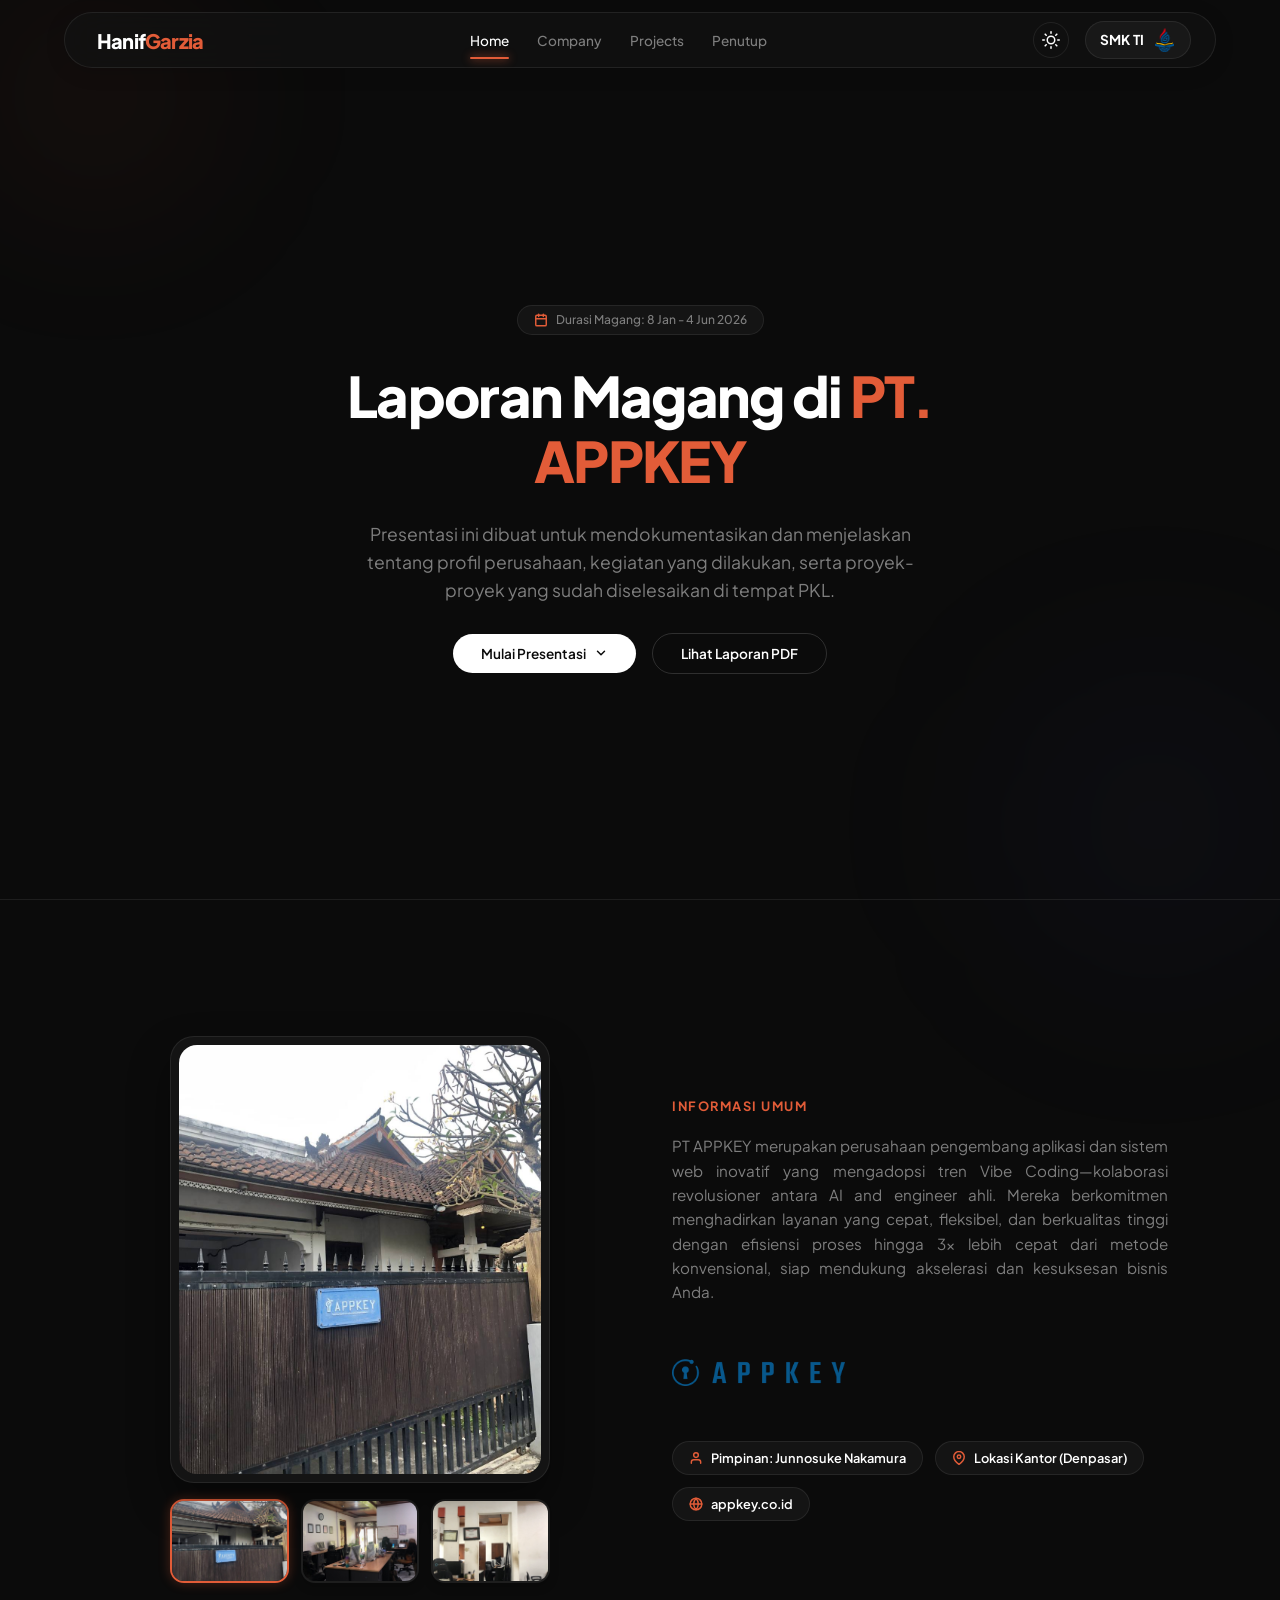
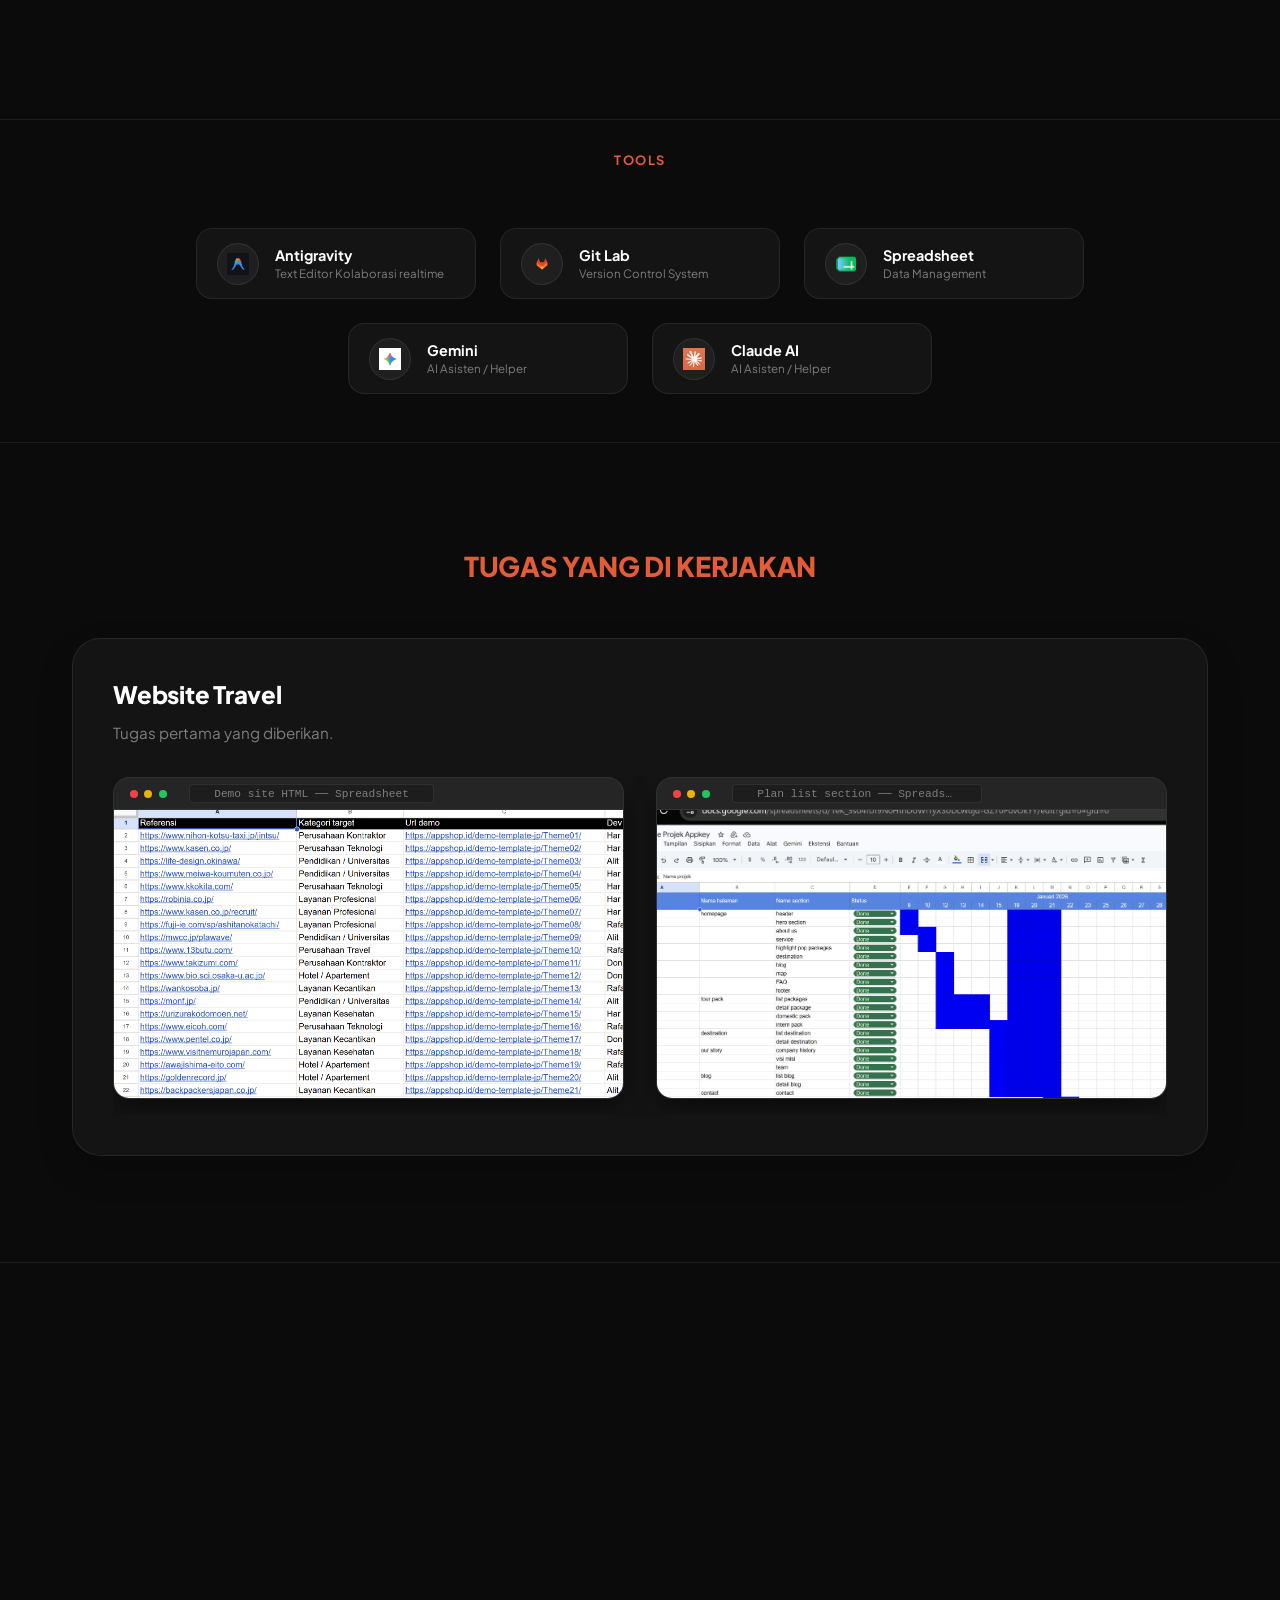
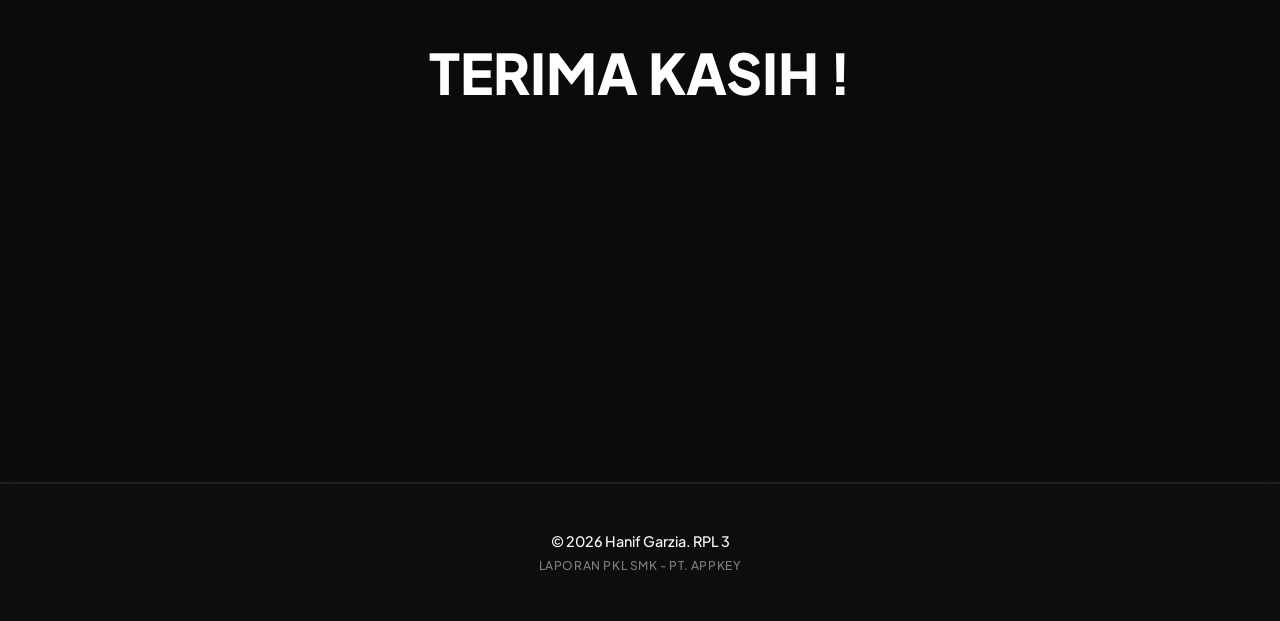
==== commit e96517ca: "style: remove all media queries and viewport scaling to revert to clean desktop layout" ====
--- a/index.html
+++ b/index.html
@@ -3,7 +3,7 @@
 
 <head>
     <meta charset="UTF-8">
-    <meta name="viewport" content="width=device-width, initial-scale=1.0">
+    <!-- <meta name="viewport" content="width=device-width, initial-scale=1.0"> -->
     <title>Presentasi Laporan PKL</title>
     <!-- Custom Stylesheet -->
     <link rel="stylesheet" href="style.css?v=1.0.12">
--- a/style.css
+++ b/style.css
@@ -343,104 +343,9 @@
 }
 
 /* Mobile responsiveness */
-@media (max-width: 850px) {
-    .mobile-menu-toggle {
-        display: flex !important;
-    }
-
-    .header-inner {
-        position: relative;
-        width: calc(100% - 4rem) !important;
-    }
-
-    nav {
-        position: absolute !important;
-        top: calc(100% + 10px) !important;
-        left: 0 !important;
-        width: 100% !important;
-        background-color: var(--header-bg) !important;
-        backdrop-filter: blur(24px) !important;
-        -webkit-backdrop-filter: blur(24px) !important;
-        border: 1px solid var(--card-border) !important;
-        border-radius: 20px !important;
-        padding: 1.5rem !important;
-        flex-direction: column !important;
-        align-items: center !important;
-        gap: 1.25rem !important;
-        opacity: 0 !important;
-        pointer-events: none !important;
-        box-shadow: 0 15px 35px rgba(0, 0, 0, 0.35) !important;
-        transition: opacity 0.3s ease, transform 0.3s cubic-bezier(0.16, 1, 0.3, 1) !important;
-        z-index: 999 !important;
-        transform-origin: top center !important;
-        bottom: auto !important;
-        right: auto !important;
-        transform: translateY(-15px) !important;
-    }
-
-    nav.open {
-        opacity: 1 !important;
-        pointer-events: auto !important;
-        transform: translateY(0) !important;
-    }
-
-    .nav-link {
-        font-size: 0.95rem;
-        width: fit-content;
-        text-align: center;
-        padding: 0.5rem 0;
-    }
-
-    .nav-link::after {
-        bottom: 0;
-        height: 2px;
-    }
-
-    .desktop-only-brand {
-        display: none !important;
-    }
-
-    .mobile-only-brand {
-        display: inline-flex !important;
-        margin-top: 0.5rem;
-    }
-}
-
-@media (max-width: 480px) {
-    .header-inner {
-        width: calc(100% - 3rem) !important;
-        padding: 0 0.75rem 0 1.25rem !important;
-    }
-
-    .desktop-only-brand {
-        display: none !important;
-    }
-
-    .desktop-only-brand.smk-brand {
-        padding: 0.35rem;
-        width: 36px;
-        height: 36px;
-        border-radius: 50%;
-        justify-content: center;
-        box-sizing: border-box;
-    }
-
-    .desktop-only-brand.smk-brand span {
-        display: none;
-    }
-
-    /* Keep school logo display properties correct in hamburger dropdown */
-    .mobile-only-brand.smk-brand {
-        width: auto !important;
-        height: auto !important;
-        padding: 0.35rem 0.85rem !important;
-        border-radius: 100px !important;
-    }
-
-    .mobile-only-brand.smk-brand span {
-        display: inline !important;
-    }
-}
+
+
+
 
 /* ==================== 3. HERO SECTION ==================== */
 .hero {
@@ -455,17 +360,7 @@
     box-sizing: border-box;
 }
 
-@media (max-width: 968px) {
-    .hero {
-        height: auto;
-        min-height: auto;
-        padding: 4rem 0;
-    }
-
-    .profile-area {
-        justify-content: center;
-    }
-}
+
 
 .hero-centered {
     text-align: center;
@@ -509,22 +404,9 @@
     margin-top: 0;
 }
 
-@media (max-width: 768px) {
-    .hero-centered h1 {
-        font-size: 2.75rem;
-    }
-    .hero-centered .subtitle {
-        font-size: 1rem;
-    }
-}
-
-@media (max-width: 968px) {
-    .subtitle {
-        text-align: center;
-        margin-left: auto;
-        margin-right: auto;
-    }
-}
+
+
+
 
 .subtitle strong {
     color: var(--text-white);
@@ -736,24 +618,7 @@
     box-sizing: border-box;
 }
 
-@media (max-width: 968px) {
-    .page-section {
-        height: auto;
-        min-height: auto;
-        padding: 4rem 0;
-    }
-
-    .section-container {
-        grid-template-columns: 1fr;
-        gap: 3rem;
-        text-align: center;
-    }
-
-
-    .instansi-gallery {
-        margin: 0 auto;
-    }
-}
+
 
 /* Custom Grid Swap for Profil Instansi (Gallery on Left, Info on Right) */
 #company .section-container {
@@ -762,11 +627,7 @@
     max-width: 1120px;
 }
 
-@media (max-width: 968px) {
-    #company .section-container {
-        grid-template-columns: 1fr;
-    }
-}
+
 
 /* Gallery Layout for Profil Instansi */
 .instansi-gallery {
@@ -873,11 +734,7 @@
     transform: scale(1.05);
 }
 
-@media (max-width: 640px) {
-    .heading-logo {
-        height: 3.2rem;
-    }
-}
+
 
 /* Company Logo Styles */
 .company-logo-container {
@@ -888,11 +745,7 @@
     width: 100%;
 }
 
-@media (max-width: 968px) {
-    .company-logo-container {
-        justify-content: center;
-    }
-}
+
 
 .company-logo-md {
     height: 4.5rem;
@@ -905,11 +758,7 @@
     transform: scale(1.05);
 }
 
-@media (max-width: 640px) {
-    .company-logo-md {
-        height: 3.5rem;
-    }
-}
+
 
 /* Badge Links Group */
 .badge-group {
@@ -982,15 +831,7 @@
     align-items: flex-start;
 }
 
-@media (max-width: 968px) {
-    .section-content {
-        align-items: center;
-    }
-
-    .badge-group {
-        justify-content: center;
-    }
-}
+
 
 .section-tag {
     color: var(--accent-orange);
@@ -1011,11 +852,7 @@
     text-transform: uppercase;
 }
 
-@media (max-width: 640px) {
-    .section-content h2 {
-        font-size: 2.25rem;
-    }
-}
+
 
 .section-desc {
     font-size: 0.95rem;
@@ -1026,13 +863,7 @@
     text-align: justify;
 }
 
-@media (max-width: 968px) {
-    .section-desc {
-        text-align: center;
-        margin-left: auto;
-        margin-right: auto;
-    }
-}
+
 
 
 /* ==================== 5. AMBIENT GLOWS & ANIMATIONS ==================== */
@@ -1229,23 +1060,7 @@
     width: 100%;
 }
 
-@media (max-width: 968px) {
-    .tools-grid {
-        flex-direction: column;
-        align-items: center;
-        gap: 1.25rem;
-        max-width: 320px;
-    }
-
-    .tools-header {
-        align-items: center;
-        text-align: center;
-    }
-
-    #projects .section-container {
-        align-items: center;
-    }
-}
+
 
 .tool-card {
     background-color: var(--card-bg);
@@ -1500,42 +1315,9 @@
     background: var(--accent-orange);
 }
 
-@media (max-width: 768px) {
-    .project-item-screens {
-        gap: 1.25rem;
-    }
-
-    .project-item-screens .browser-mockup {
-        flex: 0 0 85%;
-    }
-
-    .project-item-card {
-        padding: 1.5rem;
-    }
-
-    .project-section-title {
-        font-size: 1.85rem;
-    }
-}
-
-@media (max-width: 480px) {
-    .project-item-card {
-        padding: 1.15rem;
-        border-radius: 20px;
-    }
-
-    .project-item-meta {
-        gap: 0.5rem;
-    }
-
-    .project-item-title {
-        font-size: 1.25rem;
-    }
-
-    .thumb-row {
-        gap: 0.5rem;
-    }
-}
+
+
+
 
 /* Browser Mockup Container */
 .browser-mockup {
@@ -1730,63 +1512,5 @@
     transition: var(--transition);
 }
 
-@media (max-width: 768px) {
-    .thank-you-title {
-        font-size: 2.75rem;
-    }
-}
-
-@media (max-width: 480px) {
-    /* Android / Portrait Mobile Devices */
-    .header-inner {
-        width: calc(100% - 3rem) !important;
-        padding: 0 0.75rem 0 1.25rem !important;
-    }
-    .header-right {
-        gap: 0.5rem !important;
-    }
-    .logo-area {
-        font-size: 1.1rem !important;
-    }
-    .theme-toggle,
-    .mobile-menu-toggle {
-        width: 32px !important;
-        height: 32px !important;
-    }
-    .desktop-only-brand {
-        width: 32px !important;
-        height: 32px !important;
-    }
-    .smk-logo {
-        width: 20px !important;
-        height: 20px !important;
-    }
-
-    .hero-centered {
-        padding: 5.5rem 1.5rem 3rem 1.5rem; /* Safe padding-top to prevent header collision */
-    }
-
-    .hero-centered h1 {
-        font-size: 2.1rem;
-        line-height: 1.25;
-    }
-    
-    .hero-centered .subtitle {
-        font-size: 0.9rem;
-        line-height: 1.5;
-        padding: 0 0.5rem;
-    }
-
-    .thank-you-title {
-        font-size: 2.2rem;
-    }
-
-    /* Adjust page-section margins and paddings for small screens */
-    .page-section {
-        padding: 2.5rem 0;
-    }
-
-    .section-container {
-        gap: 2rem;
-    }
-}+
+
